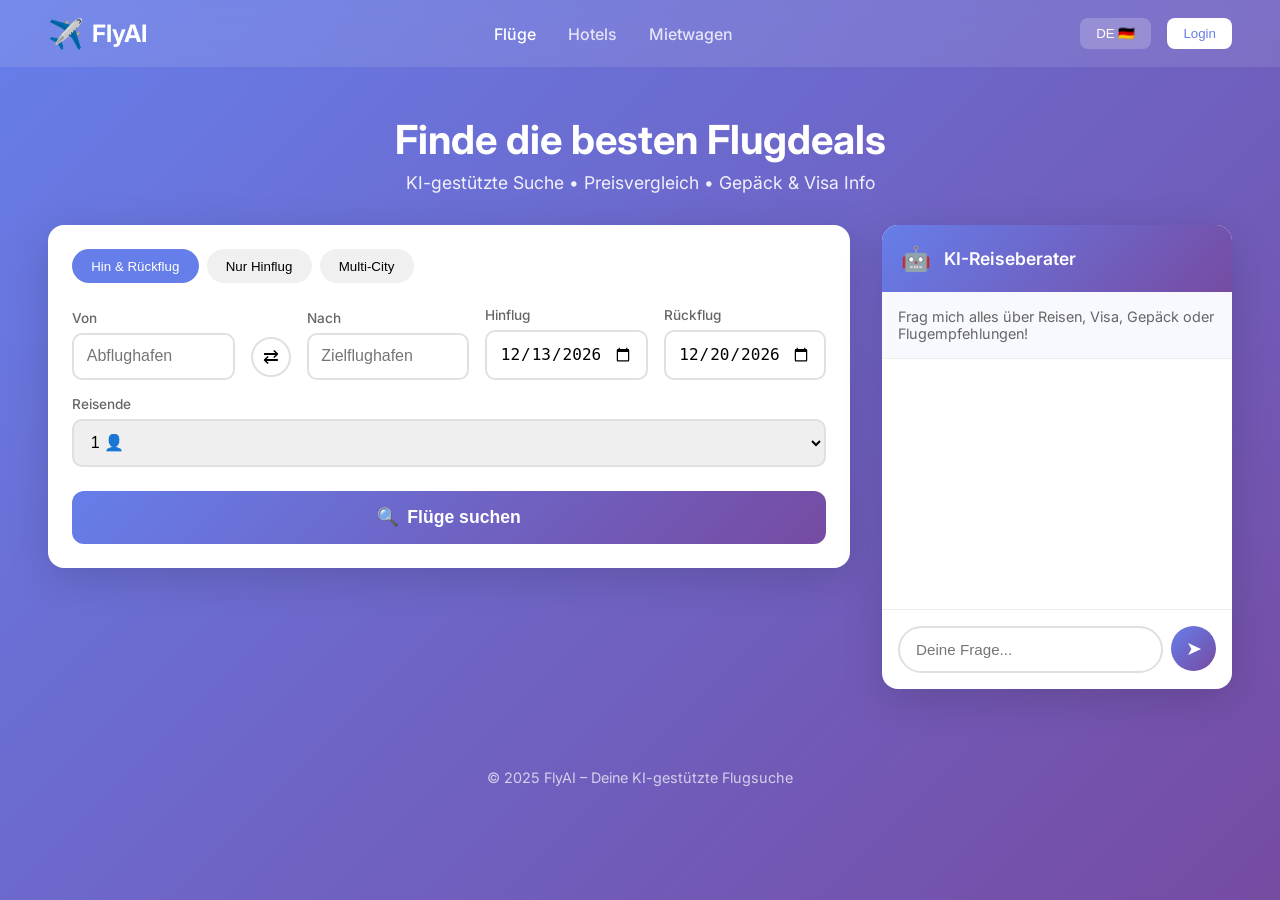
==== Frontend/index.html @ 07dd8432 "Add smart chat, rate limiting, caching and flight search AI" ====
<!DOCTYPE html>
<html lang="de">
<head>
    <meta charset="UTF-8">
    <meta name="viewport" content="width=device-width, initial-scale=1.0">
    <title>FlyAI - KI-gestützte Flugsuche</title>
    <link rel="stylesheet" href="style.css">
    <link href="https://fonts.googleapis.com/css2?family=Inter:wght@400;500;600;700&display=swap" rel="stylesheet">
</head>
<body>
    <!-- Header -->
    <header class="header">
        <div class="logo">
            <span class="logo-icon">✈️</span>
            <span class="logo-text">FlyAI</span>
        </div>
        <nav class="nav">
            <a href="#" class="nav-link active">Flüge</a>
            <a href="#" class="nav-link">Hotels</a>
            <a href="#" class="nav-link">Mietwagen</a>
        </nav>
        <div class="header-actions">
            <button class="btn-lang">DE 🇩🇪</button>
            <button class="btn-login">Login</button>
        </div>
    </header>

    <!-- Hero Section -->
    <section class="hero">
        <h1>Finde die besten Flugdeals</h1>
        <p class="hero-sub">KI-gestützte Suche • Preisvergleich • Gepäck & Visa Info</p>
    </section>

    <!-- Main Content: Suche + Chat Sidebar -->
    <main class="main-container">
        
        <!-- Linke Seite: Flugsuche -->
        <div class="search-section">
            <div class="search-box">
                <div class="trip-toggle">
                    <button class="trip-option active">Hin & Rückflug</button>
                    <button class="trip-option">Nur Hinflug</button>
                    <button class="trip-option">Multi-City</button>
                </div>

                <div class="search-fields">
                    <div class="field-group">
                        <label>Von</label>
                        <input type="text" id="from" placeholder="Abflughafen" autocomplete="off">
                        <div id="from-dropdown" class="airport-dropdown"></div>
                    </div>

                    <button class="swap-btn" onclick="swapAirports()">⇄</button>

                    <div class="field-group">
                        <label>Nach</label>
                        <input type="text" id="to" placeholder="Zielflughafen" autocomplete="off">
                        <div id="to-dropdown" class="airport-dropdown"></div>
                    </div>

                    <div class="field-group">
                        <label>Hinflug</label>
                        <input type="date" id="departure">
                    </div>

                    <div class="field-group">
                        <label>Rückflug</label>
                        <input type="date" id="return">
                    </div>

                    <div class="field-group">
                        <label>Reisende</label>
                        <select id="passengers">
                            <option value="1">1 👤</option>
                            <option value="2">2 👥</option>
                            <option value="3">3 👥</option>
                            <option value="4">4 👥</option>
                        </select>
                    </div>
                </div>

                <button class="search-btn" onclick="searchFlights()">
                    <span>🔍</span> Flüge suchen
                </button>
            </div>

            <!-- Loading -->
            <div id="loading" class="loading" style="display: none;">
                <div class="spinner"></div>
                <p>Suche läuft...</p>
            </div>

            <!-- Filter -->
            <div id="filters" class="filters" style="display: none;">
                <span class="filter-label">Sortieren:</span>
                <button class="filter-btn active">Beste</button>
                <button class="filter-btn">Günstigste</button>
                <button class="filter-btn">Schnellste</button>
            </div>

            <!-- Ergebnisse -->
            <div id="results" class="results"></div>
        </div>

        <!-- Rechte Seite: KI-Chat Sidebar -->
        <aside class="chat-sidebar">
            <div class="chat-header">
                <span class="chat-icon">🤖</span>
                <h3>KI-Reiseberater</h3>
            </div>
            <div class="chat-intro">
                Frag mich alles über Reisen, Visa, Gepäck oder Flugempfehlungen!
            </div>
            <div id="chat-messages" class="chat-messages"></div>
            <div class="chat-input-container">
                <input type="text" id="chat-input" placeholder="Deine Frage..." onkeypress="handleChatEnter(event)">
                <button onclick="sendChat()" class="chat-send-btn">➤</button>
            </div>
        </aside>

    </main>

    <!-- Footer -->
    <footer class="footer">
        <p>© 2025 FlyAI – Deine KI-gestützte Flugsuche</p>
    </footer>

    <script src="app.js"></script>
</body>
</html>
---- Frontend/style.css ----
* {
    margin: 0;
    padding: 0;
    box-sizing: border-box;
}

body {
    font-family: 'Inter', sans-serif;
    background: linear-gradient(135deg, #667eea 0%, #764ba2 100%);
    min-height: 100vh;
    color: #333;
}

/* Header */
.header {
    display: flex;
    justify-content: space-between;
    align-items: center;
    padding: 1rem 3rem;
    background: rgba(255, 255, 255, 0.1);
    backdrop-filter: blur(10px);
}

.logo {
    display: flex;
    align-items: center;
    gap: 0.5rem;
}

.logo-icon {
    font-size: 1.8rem;
}

.logo-text {
    font-size: 1.5rem;
    font-weight: 700;
    color: white;
}

.nav {
    display: flex;
    gap: 2rem;
}

.nav-link {
    color: rgba(255, 255, 255, 0.8);
    text-decoration: none;
    font-weight: 500;
    transition: color 0.3s;
}

.nav-link:hover,
.nav-link.active {
    color: white;
}

.header-actions {
    display: flex;
    gap: 1rem;
}

.btn-lang,
.btn-login {
    padding: 0.5rem 1rem;
    border: none;
    border-radius: 8px;
    cursor: pointer;
    font-weight: 500;
    transition: all 0.3s;
}

.btn-lang {
    background: rgba(255, 255, 255, 0.2);
    color: white;
}

.btn-login {
    background: white;
    color: #667eea;
}

.btn-login:hover {
    transform: translateY(-2px);
    box-shadow: 0 4px 15px rgba(0, 0, 0, 0.2);
}

/* Hero */
.hero {
    text-align: center;
    padding: 3rem 2rem 2rem;
    color: white;
}

.hero h1 {
    font-size: 2.5rem;
    font-weight: 700;
    margin-bottom: 0.5rem;
}

.hero-sub {
    font-size: 1.1rem;
    opacity: 0.9;
}

/* Main Container - Flexbox für Sidebar Layout */
.main-container {
    display: flex;
    gap: 2rem;
    padding: 0 3rem 3rem;
    max-width: 1400px;
    margin: 0 auto;
}

/* Linke Seite: Flugsuche */
.search-section {
    flex: 1;
    min-width: 0;
}

.search-box {
    background: white;
    border-radius: 16px;
    padding: 1.5rem;
    box-shadow: 0 10px 40px rgba(0, 0, 0, 0.15);
}

.trip-toggle {
    display: flex;
    gap: 0.5rem;
    margin-bottom: 1.5rem;
}

.trip-option {
    padding: 0.6rem 1.2rem;
    border: none;
    background: #f0f0f0;
    border-radius: 20px;
    cursor: pointer;
    font-weight: 500;
    transition: all 0.3s;
}

.trip-option.active {
    background: #667eea;
    color: white;
}

.search-fields {
    display: flex;
    flex-wrap: wrap;
    gap: 1rem;
    align-items: flex-end;
}

.field-group {
    flex: 1;
    min-width: 140px;
    position: relative;
}

.field-group label {
    display: block;
    font-size: 0.85rem;
    color: #666;
    margin-bottom: 0.4rem;
    font-weight: 500;
}

.field-group input,
.field-group select {
    width: 100%;
    padding: 0.8rem;
    border: 2px solid #e0e0e0;
    border-radius: 10px;
    font-size: 1rem;
    transition: border-color 0.3s;
}

.field-group input:focus,
.field-group select:focus {
    outline: none;
    border-color: #667eea;
}

.swap-btn {
    width: 40px;
    height: 40px;
    border: 2px solid #e0e0e0;
    background: white;
    border-radius: 50%;
    cursor: pointer;
    font-size: 1.2rem;
    transition: all 0.3s;
    margin-bottom: 0.2rem;
}

.swap-btn:hover {
    border-color: #667eea;
    color: #667eea;
}

.search-btn {
    width: 100%;
    padding: 1rem;
    background: linear-gradient(135deg, #667eea 0%, #764ba2 100%);
    color: white;
    border: none;
    border-radius: 12px;
    font-size: 1.1rem;
    font-weight: 600;
    cursor: pointer;
    margin-top: 1.5rem;
    display: flex;
    align-items: center;
    justify-content: center;
    gap: 0.5rem;
    transition: transform 0.3s, box-shadow 0.3s;
}

.search-btn:hover {
    transform: translateY(-2px);
    box-shadow: 0 8px 25px rgba(102, 126, 234, 0.4);
}

/* Airport Dropdown */
.airport-dropdown {
    position: absolute;
    top: 100%;
    left: 0;
    right: 0;
    background: white;
    border: 1px solid #e0e0e0;
    border-radius: 10px;
    box-shadow: 0 10px 40px rgba(0, 0, 0, 0.15);
    z-index: 1000;
    max-height: 250px;
    overflow-y: auto;
    display: none;
}

.dropdown-item {
    display: flex;
    align-items: center;
    gap: 0.8rem;
    padding: 0.8rem 1rem;
    cursor: pointer;
    transition: background 0.2s;
}

.dropdown-item:hover {
    background: #f5f5ff;
}

.airport-info {
    flex: 1;
    display: flex;
    flex-direction: column;
}

.airport-city {
    font-weight: 600;
    color: #333;
}

.airport-name {
    font-size: 0.85rem;
    color: #888;
}

.airport-country {
    font-size: 0.8rem;
    color: #aaa;
}

/* Loading */
.loading {
    text-align: center;
    padding: 3rem;
    color: white;
}

.spinner {
    width: 50px;
    height: 50px;
    border: 4px solid rgba(255, 255, 255, 0.3);
    border-top-color: white;
    border-radius: 50%;
    animation: spin 1s linear infinite;
    margin: 0 auto 1rem;
}

@keyframes spin {
    to { transform: rotate(360deg); }
}

/* Filters */
.filters {
    display: flex;
    align-items: center;
    gap: 1rem;
    margin: 1.5rem 0;
    color: white;
}

.filter-btn {
    padding: 0.5rem 1rem;
    border: 2px solid rgba(255, 255, 255, 0.3);
    background: transparent;
    color: white;
    border-radius: 20px;
    cursor: pointer;
    transition: all 0.3s;
}

.filter-btn.active,
.filter-btn:hover {
    background: white;
    color: #667eea;
}

/* Results */
.results {
    display: flex;
    flex-direction: column;
    gap: 1rem;
    margin-top: 1rem;
}

.flight-card {
    background: white;
    border-radius: 12px;
    padding: 1.5rem;
    display: flex;
    justify-content: space-between;
    align-items: center;
    box-shadow: 0 4px 15px rgba(0, 0, 0, 0.1);
    transition: transform 0.3s;
}

.flight-card:hover {
    transform: translateY(-3px);
}

.flight-info {
    flex: 1;
}

.flight-airline {
    display: flex;
    align-items: center;
    gap: 0.8rem;
    margin-bottom: 1rem;
}

.airline-logo {
    font-size: 1.5rem;
}

.flight-times {
    display: flex;
    align-items: center;
    gap: 2rem;
}

.departure,
.arrival {
    text-align: center;
}

.time {
    font-size: 1.5rem;
    font-weight: 700;
}

.airport {
    color: #888;
    font-size: 0.9rem;
}

.flight-line {
    flex: 1;
    text-align: center;
}

.duration {
    font-size: 0.85rem;
    color: #666;
}

.line {
    height: 2px;
    background: linear-gradient(90deg, #667eea, #764ba2);
    margin: 0.3rem 0;
    border-radius: 2px;
}

.stops {
    font-size: 0.85rem;
    color: #888;
}

.stops.direct {
    color: #22c55e;
}

.flight-price {
    text-align: right;
}

.price {
    font-size: 1.8rem;
    font-weight: 700;
    color: #667eea;
}

.price-note {
    font-size: 0.85rem;
    color: #888;
}

.select-btn {
    margin-top: 0.8rem;
    padding: 0.6rem 1.5rem;
    background: linear-gradient(135deg, #667eea 0%, #764ba2 100%);
    color: white;
    border: none;
    border-radius: 8px;
    cursor: pointer;
    font-weight: 500;
    transition: transform 0.3s;
}

.select-btn:hover {
    transform: scale(1.05);
}

/* ========== CHAT SIDEBAR ========== */
.chat-sidebar {
    width: 350px;
    background: white;
    border-radius: 16px;
    box-shadow: 0 10px 40px rgba(0, 0, 0, 0.15);
    display: flex;
    flex-direction: column;
    height: fit-content;
    max-height: 600px;
    position: sticky;
    top: 2rem;
}

.chat-header {
    display: flex;
    align-items: center;
    gap: 0.8rem;
    padding: 1.2rem;
    background: linear-gradient(135deg, #667eea 0%, #764ba2 100%);
    border-radius: 16px 16px 0 0;
    color: white;
}

.chat-icon {
    font-size: 1.5rem;
}

.chat-header h3 {
    font-size: 1.1rem;
    font-weight: 600;
}

.chat-intro {
    padding: 1rem;
    background: #f8f9ff;
    font-size: 0.9rem;
    color: #666;
    border-bottom: 1px solid #eee;
}

.chat-messages {
    flex: 1;
    padding: 1rem;
    overflow-y: auto;
    min-height: 250px;
    max-height: 350px;
    display: flex;
    flex-direction: column;
    gap: 0.8rem;
}

.chat-msg {
    padding: 0.8rem 1rem;
    border-radius: 12px;
    max-width: 90%;
    line-height: 1.4;
}

.chat-msg.user {
    background: linear-gradient(135deg, #667eea 0%, #764ba2 100%);
    color: white;
    align-self: flex-end;
    border-bottom-right-radius: 4px;
}

.chat-msg.ai {
    background: #f0f0f5;
    color: #333;
    align-self: flex-start;
    border-bottom-left-radius: 4px;
}

.chat-input-container {
    display: flex;
    gap: 0.5rem;
    padding: 1rem;
    border-top: 1px solid #eee;
}

#chat-input {
    flex: 1;
    padding: 0.8rem 1rem;
    border: 2px solid #e0e0e0;
    border-radius: 25px;
    font-size: 0.95rem;
    transition: border-color 0.3s;
}

#chat-input:focus {
    outline: none;
    border-color: #667eea;
}

.chat-send-btn {
    width: 45px;
    height: 45px;
    border: none;
    background: linear-gradient(135deg, #667eea 0%, #764ba2 100%);
    color: white;
    border-radius: 50%;
    cursor: pointer;
    font-size: 1.2rem;
    transition: transform 0.3s;
}

.chat-send-btn:hover {
    transform: scale(1.1);
}

/* Footer */
.footer {
    text-align: center;
    padding: 2rem;
    color: rgba(255, 255, 255, 0.7);
    font-size: 0.9rem;
}

/* ========== RESPONSIVE ========== */
@media (max-width: 1024px) {
    .main-container {
        flex-direction: column;
        padding: 0 1.5rem 2rem;
    }
    
    .chat-sidebar {
        width: 100%;
        max-height: 400px;
    }
}

@media (max-width: 768px) {
    .header {
        padding: 1rem;
    }
    
    .nav {
        display: none;
    }
    
    .hero h1 {
        font-size: 1.8rem;
    }
    
    .search-fields {
        flex-direction: column;
    }
    
    .swap-btn {
        align-self: center;
        transform: rotate(90deg);
    }
    
    .flight-card {
        flex-direction: column;
        text-align: center;
    }
    
    .flight-price {
        margin-top: 1rem;
        text-align: center;
    }
}
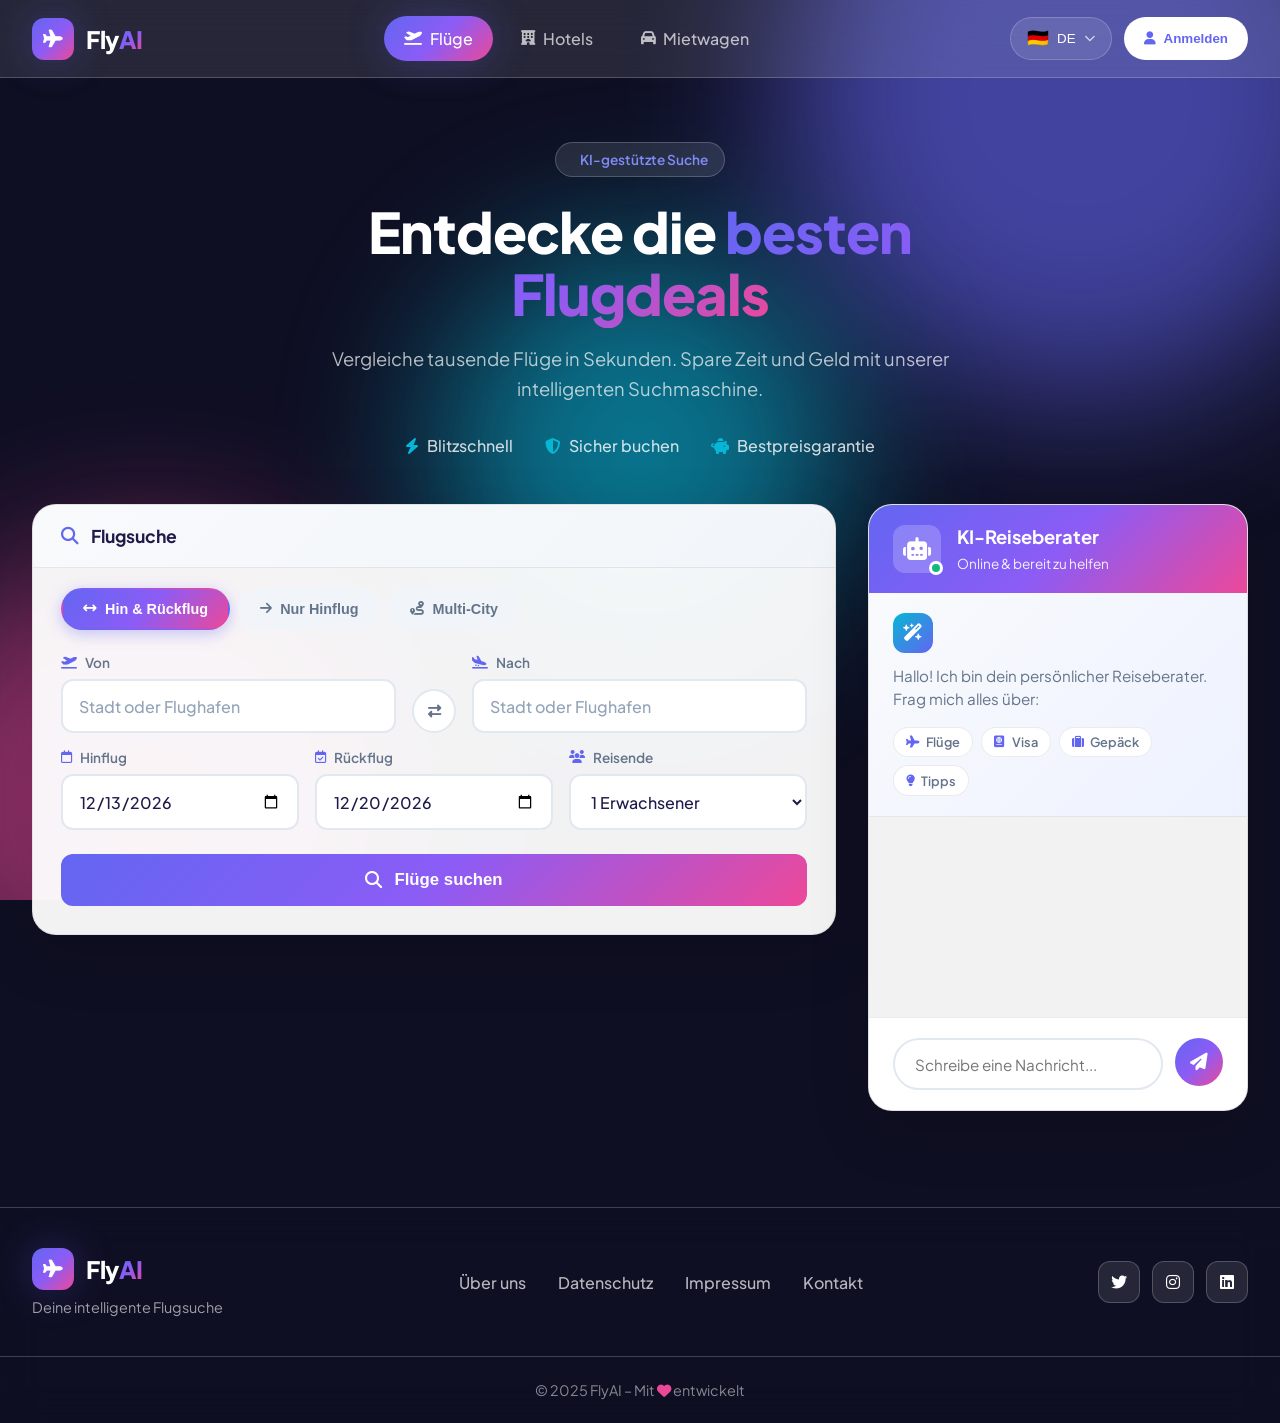
==== commit d6d72946: "Improve chatbot UX and add frontend rate limiting - Rewrite system prompt for shorter, more natural " ====
--- a/Frontend/index.html
+++ b/Frontend/index.html
@@ -5,116 +5,241 @@
     <meta name="viewport" content="width=device-width, initial-scale=1.0">
     <title>FlyAI - KI-gestützte Flugsuche</title>
     <link rel="stylesheet" href="style.css">
-    <link href="https://fonts.googleapis.com/css2?family=Inter:wght@400;500;600;700&display=swap" rel="stylesheet">
+    <link href="https://fonts.googleapis.com/css2?family=Plus+Jakarta+Sans:wght@400;500;600;700;800&display=swap" rel="stylesheet">
+    <link rel="stylesheet" href="https://cdnjs.cloudflare.com/ajax/libs/font-awesome/6.5.1/css/all.min.css">
 </head>
 <body>
+    <!-- Animated Background -->
+    <div class="bg-decoration">
+        <div class="bg-circle bg-circle-1"></div>
+        <div class="bg-circle bg-circle-2"></div>
+        <div class="bg-circle bg-circle-3"></div>
+    </div>
+
     <!-- Header -->
     <header class="header">
-        <div class="logo">
-            <span class="logo-icon">✈️</span>
-            <span class="logo-text">FlyAI</span>
-        </div>
-        <nav class="nav">
-            <a href="#" class="nav-link active">Flüge</a>
-            <a href="#" class="nav-link">Hotels</a>
-            <a href="#" class="nav-link">Mietwagen</a>
-        </nav>
-        <div class="header-actions">
-            <button class="btn-lang">DE 🇩🇪</button>
-            <button class="btn-login">Login</button>
+        <div class="header-content">
+            <div class="logo">
+                <div class="logo-icon">
+                    <i class="fa-solid fa-plane"></i>
+                </div>
+                <span class="logo-text">Fly<span class="logo-highlight">AI</span></span>
+            </div>
+            <nav class="nav">
+                <a href="#" class="nav-link active">
+                    <i class="fa-solid fa-plane-departure"></i>
+                    <span>Flüge</span>
+                </a>
+                <a href="#" class="nav-link">
+                    <i class="fa-solid fa-hotel"></i>
+                    <span>Hotels</span>
+                </a>
+                <a href="#" class="nav-link">
+                    <i class="fa-solid fa-car"></i>
+                    <span>Mietwagen</span>
+                </a>
+            </nav>
+            <div class="header-actions">
+                <button class="btn-lang">
+                    <span class="flag">🇩🇪</span>
+                    <span>DE</span>
+                    <i class="fa-solid fa-chevron-down"></i>
+                </button>
+                <button class="btn-login">
+                    <i class="fa-solid fa-user"></i>
+                    <span>Anmelden</span>
+                </button>
+            </div>
+            <button class="mobile-menu-btn">
+                <i class="fa-solid fa-bars"></i>
+            </button>
         </div>
     </header>
 
     <!-- Hero Section -->
     <section class="hero">
-        <h1>Finde die besten Flugdeals</h1>
-        <p class="hero-sub">KI-gestützte Suche • Preisvergleich • Gepäck & Visa Info</p>
+        <div class="hero-content">
+            <div class="hero-badge">
+                <i class="fa-solid fa-sparkles"></i>
+                <span>KI-gestützte Suche</span>
+            </div>
+            <h1>Entdecke die <span class="gradient-text">besten Flugdeals</span></h1>
+            <p class="hero-sub">Vergleiche tausende Flüge in Sekunden. Spare Zeit und Geld mit unserer intelligenten Suchmaschine.</p>
+            <div class="hero-features">
+                <div class="hero-feature">
+                    <i class="fa-solid fa-bolt"></i>
+                    <span>Blitzschnell</span>
+                </div>
+                <div class="hero-feature">
+                    <i class="fa-solid fa-shield-halved"></i>
+                    <span>Sicher buchen</span>
+                </div>
+                <div class="hero-feature">
+                    <i class="fa-solid fa-piggy-bank"></i>
+                    <span>Bestpreisgarantie</span>
+                </div>
+            </div>
+        </div>
     </section>
 
-    <!-- Main Content: Suche + Chat Sidebar -->
+    <!-- Main Content -->
     <main class="main-container">
-        
-        <!-- Linke Seite: Flugsuche -->
+
+        <!-- Left: Flight Search -->
         <div class="search-section">
             <div class="search-box">
+                <div class="search-box-header">
+                    <h2><i class="fa-solid fa-magnifying-glass"></i> Flugsuche</h2>
+                </div>
+
                 <div class="trip-toggle">
-                    <button class="trip-option active">Hin & Rückflug</button>
-                    <button class="trip-option">Nur Hinflug</button>
-                    <button class="trip-option">Multi-City</button>
+                    <button class="trip-option active">
+                        <i class="fa-solid fa-arrows-left-right"></i>
+                        <span>Hin & Rückflug</span>
+                    </button>
+                    <button class="trip-option">
+                        <i class="fa-solid fa-arrow-right"></i>
+                        <span>Nur Hinflug</span>
+                    </button>
+                    <button class="trip-option">
+                        <i class="fa-solid fa-route"></i>
+                        <span>Multi-City</span>
+                    </button>
                 </div>
 
                 <div class="search-fields">
-                    <div class="field-group">
-                        <label>Von</label>
-                        <input type="text" id="from" placeholder="Abflughafen" autocomplete="off">
-                        <div id="from-dropdown" class="airport-dropdown"></div>
-                    </div>
-
-                    <button class="swap-btn" onclick="swapAirports()">⇄</button>
-
-                    <div class="field-group">
-                        <label>Nach</label>
-                        <input type="text" id="to" placeholder="Zielflughafen" autocomplete="off">
-                        <div id="to-dropdown" class="airport-dropdown"></div>
-                    </div>
-
-                    <div class="field-group">
-                        <label>Hinflug</label>
-                        <input type="date" id="departure">
-                    </div>
-
-                    <div class="field-group">
-                        <label>Rückflug</label>
-                        <input type="date" id="return">
-                    </div>
-
-                    <div class="field-group">
-                        <label>Reisende</label>
-                        <select id="passengers">
-                            <option value="1">1 👤</option>
-                            <option value="2">2 👥</option>
-                            <option value="3">3 👥</option>
-                            <option value="4">4 👥</option>
-                        </select>
+                    <div class="field-row">
+                        <div class="field-group field-from">
+                            <label>
+                                <i class="fa-solid fa-plane-departure"></i>
+                                Von
+                            </label>
+                            <input type="text" id="from" placeholder="Stadt oder Flughafen" autocomplete="off">
+                            <div id="from-dropdown" class="airport-dropdown"></div>
+                        </div>
+
+                        <button class="swap-btn" onclick="swapAirports()" title="Flughäfen tauschen">
+                            <i class="fa-solid fa-right-left"></i>
+                        </button>
+
+                        <div class="field-group field-to">
+                            <label>
+                                <i class="fa-solid fa-plane-arrival"></i>
+                                Nach
+                            </label>
+                            <input type="text" id="to" placeholder="Stadt oder Flughafen" autocomplete="off">
+                            <div id="to-dropdown" class="airport-dropdown"></div>
+                        </div>
+                    </div>
+
+                    <div class="field-row">
+                        <div class="field-group">
+                            <label>
+                                <i class="fa-regular fa-calendar"></i>
+                                Hinflug
+                            </label>
+                            <input type="date" id="departure">
+                        </div>
+
+                        <div class="field-group">
+                            <label>
+                                <i class="fa-regular fa-calendar-check"></i>
+                                Rückflug
+                            </label>
+                            <input type="date" id="return">
+                        </div>
+
+                        <div class="field-group field-passengers">
+                            <label>
+                                <i class="fa-solid fa-users"></i>
+                                Reisende
+                            </label>
+                            <select id="passengers">
+                                <option value="1">1 Erwachsener</option>
+                                <option value="2">2 Erwachsene</option>
+                                <option value="3">3 Erwachsene</option>
+                                <option value="4">4 Erwachsene</option>
+                            </select>
+                        </div>
                     </div>
                 </div>
 
                 <button class="search-btn" onclick="searchFlights()">
-                    <span>🔍</span> Flüge suchen
+                    <i class="fa-solid fa-search"></i>
+                    <span>Flüge suchen</span>
+                    <div class="btn-shine"></div>
                 </button>
             </div>
 
             <!-- Loading -->
             <div id="loading" class="loading" style="display: none;">
-                <div class="spinner"></div>
-                <p>Suche läuft...</p>
-            </div>
-
-            <!-- Filter -->
+                <div class="loading-content">
+                    <div class="plane-animation">
+                        <i class="fa-solid fa-plane"></i>
+                    </div>
+                    <p>Suche die besten Flüge für dich...</p>
+                    <div class="loading-bar">
+                        <div class="loading-progress"></div>
+                    </div>
+                </div>
+            </div>
+
+            <!-- Filters -->
             <div id="filters" class="filters" style="display: none;">
-                <span class="filter-label">Sortieren:</span>
-                <button class="filter-btn active">Beste</button>
-                <button class="filter-btn">Günstigste</button>
-                <button class="filter-btn">Schnellste</button>
-            </div>
-
-            <!-- Ergebnisse -->
+                <span class="filter-label">
+                    <i class="fa-solid fa-sliders"></i>
+                    Sortieren:
+                </span>
+                <div class="filter-buttons">
+                    <button class="filter-btn active">
+                        <i class="fa-solid fa-star"></i>
+                        Beste
+                    </button>
+                    <button class="filter-btn">
+                        <i class="fa-solid fa-tag"></i>
+                        Günstigste
+                    </button>
+                    <button class="filter-btn">
+                        <i class="fa-solid fa-clock"></i>
+                        Schnellste
+                    </button>
+                </div>
+            </div>
+
+            <!-- Results -->
             <div id="results" class="results"></div>
         </div>
 
-        <!-- Rechte Seite: KI-Chat Sidebar -->
+        <!-- Right: AI Chat Sidebar -->
         <aside class="chat-sidebar">
             <div class="chat-header">
-                <span class="chat-icon">🤖</span>
-                <h3>KI-Reiseberater</h3>
+                <div class="chat-header-icon">
+                    <i class="fa-solid fa-robot"></i>
+                    <span class="online-dot"></span>
+                </div>
+                <div class="chat-header-info">
+                    <h3>KI-Reiseberater</h3>
+                    <span class="chat-status">Online & bereit zu helfen</span>
+                </div>
             </div>
             <div class="chat-intro">
-                Frag mich alles über Reisen, Visa, Gepäck oder Flugempfehlungen!
+                <div class="intro-icon">
+                    <i class="fa-solid fa-wand-magic-sparkles"></i>
+                </div>
+                <p>Hallo! Ich bin dein persönlicher Reiseberater. Frag mich alles über:</p>
+                <div class="intro-tags">
+                    <span class="intro-tag"><i class="fa-solid fa-plane"></i> Flüge</span>
+                    <span class="intro-tag"><i class="fa-solid fa-passport"></i> Visa</span>
+                    <span class="intro-tag"><i class="fa-solid fa-suitcase"></i> Gepäck</span>
+                    <span class="intro-tag"><i class="fa-solid fa-lightbulb"></i> Tipps</span>
+                </div>
             </div>
             <div id="chat-messages" class="chat-messages"></div>
             <div class="chat-input-container">
-                <input type="text" id="chat-input" placeholder="Deine Frage..." onkeypress="handleChatEnter(event)">
-                <button onclick="sendChat()" class="chat-send-btn">➤</button>
+                <input type="text" id="chat-input" placeholder="Schreibe eine Nachricht..." onkeypress="handleChatEnter(event)">
+                <button onclick="sendChat()" class="chat-send-btn">
+                    <i class="fa-solid fa-paper-plane"></i>
+                </button>
             </div>
         </aside>
 
@@ -122,9 +247,33 @@
 
     <!-- Footer -->
     <footer class="footer">
-        <p>© 2025 FlyAI – Deine KI-gestützte Flugsuche</p>
+        <div class="footer-content">
+            <div class="footer-brand">
+                <div class="logo">
+                    <div class="logo-icon">
+                        <i class="fa-solid fa-plane"></i>
+                    </div>
+                    <span class="logo-text">Fly<span class="logo-highlight">AI</span></span>
+                </div>
+                <p>Deine intelligente Flugsuche</p>
+            </div>
+            <div class="footer-links">
+                <a href="#">Über uns</a>
+                <a href="#">Datenschutz</a>
+                <a href="#">Impressum</a>
+                <a href="#">Kontakt</a>
+            </div>
+            <div class="footer-social">
+                <a href="#" class="social-link"><i class="fa-brands fa-twitter"></i></a>
+                <a href="#" class="social-link"><i class="fa-brands fa-instagram"></i></a>
+                <a href="#" class="social-link"><i class="fa-brands fa-linkedin"></i></a>
+            </div>
+        </div>
+        <div class="footer-bottom">
+            <p>© 2025 FlyAI – Mit <i class="fa-solid fa-heart"></i> entwickelt</p>
+        </div>
     </footer>
 
-    <script src="app.js"></script>
+    <script src="app.js?v=5"></script>
 </body>
-</html>+</html>
--- a/Frontend/style.css
+++ b/Frontend/style.css
@@ -1,239 +1,560 @@
+/* ========== CSS RESET & VARIABLES ========== */
+:root {
+    /* Colors */
+    --primary: #6366f1;
+    --primary-dark: #4f46e5;
+    --primary-light: #818cf8;
+    --secondary: #ec4899;
+    --accent: #06b6d4;
+
+    /* Gradients */
+    --gradient-primary: linear-gradient(135deg, #6366f1 0%, #8b5cf6 50%, #ec4899 100%);
+    --gradient-secondary: linear-gradient(135deg, #06b6d4 0%, #6366f1 100%);
+    --gradient-dark: linear-gradient(135deg, #1e1b4b 0%, #312e81 100%);
+
+    /* Backgrounds */
+    --bg-dark: #0f0f23;
+    --bg-card: rgba(255, 255, 255, 0.95);
+    --bg-glass: rgba(255, 255, 255, 0.1);
+
+    /* Text */
+    --text-primary: #1e1b4b;
+    --text-secondary: #64748b;
+    --text-muted: #94a3b8;
+    --text-white: #ffffff;
+
+    /* Shadows */
+    --shadow-sm: 0 2px 8px rgba(0, 0, 0, 0.08);
+    --shadow-md: 0 8px 30px rgba(0, 0, 0, 0.12);
+    --shadow-lg: 0 20px 60px rgba(0, 0, 0, 0.15);
+    --shadow-glow: 0 0 40px rgba(99, 102, 241, 0.3);
+
+    /* Borders */
+    --border-light: rgba(255, 255, 255, 0.2);
+    --border-dark: rgba(0, 0, 0, 0.08);
+
+    /* Spacing */
+    --radius-sm: 8px;
+    --radius-md: 12px;
+    --radius-lg: 16px;
+    --radius-xl: 24px;
+    --radius-full: 9999px;
+}
+
 * {
     margin: 0;
     padding: 0;
     box-sizing: border-box;
 }
 
+html {
+    scroll-behavior: smooth;
+}
+
 body {
-    font-family: 'Inter', sans-serif;
-    background: linear-gradient(135deg, #667eea 0%, #764ba2 100%);
+    font-family: 'Plus Jakarta Sans', -apple-system, BlinkMacSystemFont, sans-serif;
+    background: var(--bg-dark);
     min-height: 100vh;
-    color: #333;
-}
-
-/* Header */
+    color: var(--text-primary);
+    overflow-x: hidden;
+}
+
+/* ========== ANIMATED BACKGROUND ========== */
+.bg-decoration {
+    position: fixed;
+    top: 0;
+    left: 0;
+    width: 100%;
+    height: 100%;
+    pointer-events: none;
+    z-index: 0;
+    overflow: hidden;
+}
+
+.bg-circle {
+    position: absolute;
+    border-radius: 50%;
+    filter: blur(80px);
+    opacity: 0.6;
+    animation: float 20s ease-in-out infinite;
+}
+
+.bg-circle-1 {
+    width: 600px;
+    height: 600px;
+    background: var(--primary);
+    top: -200px;
+    right: -100px;
+    animation-delay: 0s;
+}
+
+.bg-circle-2 {
+    width: 500px;
+    height: 500px;
+    background: var(--secondary);
+    bottom: -150px;
+    left: -100px;
+    animation-delay: -7s;
+}
+
+.bg-circle-3 {
+    width: 400px;
+    height: 400px;
+    background: var(--accent);
+    top: 50%;
+    left: 50%;
+    transform: translate(-50%, -50%);
+    animation-delay: -14s;
+}
+
+@keyframes float {
+    0%, 100% { transform: translate(0, 0) scale(1); }
+    33% { transform: translate(30px, -30px) scale(1.05); }
+    66% { transform: translate(-20px, 20px) scale(0.95); }
+}
+
+/* ========== HEADER ========== */
 .header {
+    position: sticky;
+    top: 0;
+    z-index: 100;
+    background: var(--bg-glass);
+    backdrop-filter: blur(20px);
+    border-bottom: 1px solid var(--border-light);
+}
+
+.header-content {
     display: flex;
     justify-content: space-between;
     align-items: center;
-    padding: 1rem 3rem;
-    background: rgba(255, 255, 255, 0.1);
-    backdrop-filter: blur(10px);
+    padding: 1rem 2rem;
+    max-width: 1400px;
+    margin: 0 auto;
 }
 
 .logo {
     display: flex;
     align-items: center;
-    gap: 0.5rem;
+    gap: 0.75rem;
 }
 
 .logo-icon {
-    font-size: 1.8rem;
+    width: 42px;
+    height: 42px;
+    background: var(--gradient-primary);
+    border-radius: var(--radius-md);
+    display: flex;
+    align-items: center;
+    justify-content: center;
+    color: white;
+    font-size: 1.1rem;
+    box-shadow: var(--shadow-glow);
 }
 
 .logo-text {
     font-size: 1.5rem;
-    font-weight: 700;
-    color: white;
+    font-weight: 800;
+    color: var(--text-white);
+    letter-spacing: -0.5px;
+}
+
+.logo-highlight {
+    background: var(--gradient-primary);
+    -webkit-background-clip: text;
+    -webkit-text-fill-color: transparent;
+    background-clip: text;
 }
 
 .nav {
     display: flex;
-    gap: 2rem;
+    gap: 0.5rem;
 }
 
 .nav-link {
-    color: rgba(255, 255, 255, 0.8);
+    display: flex;
+    align-items: center;
+    gap: 0.5rem;
+    padding: 0.75rem 1.25rem;
+    color: rgba(255, 255, 255, 0.7);
     text-decoration: none;
     font-weight: 500;
-    transition: color 0.3s;
-}
-
-.nav-link:hover,
+    border-radius: var(--radius-full);
+    transition: all 0.3s ease;
+}
+
+.nav-link i {
+    font-size: 0.9rem;
+}
+
+.nav-link:hover {
+    color: white;
+    background: var(--bg-glass);
+}
+
 .nav-link.active {
     color: white;
+    background: var(--gradient-primary);
+    box-shadow: var(--shadow-glow);
 }
 
 .header-actions {
     display: flex;
-    gap: 1rem;
-}
-
-.btn-lang,
-.btn-login {
-    padding: 0.5rem 1rem;
-    border: none;
-    border-radius: 8px;
+    gap: 0.75rem;
+}
+
+.btn-lang {
+    display: flex;
+    align-items: center;
+    gap: 0.5rem;
+    padding: 0.6rem 1rem;
+    background: var(--bg-glass);
+    border: 1px solid var(--border-light);
+    border-radius: var(--radius-full);
+    color: white;
     cursor: pointer;
     font-weight: 500;
-    transition: all 0.3s;
-}
-
-.btn-lang {
-    background: rgba(255, 255, 255, 0.2);
-    color: white;
+    transition: all 0.3s ease;
+}
+
+.btn-lang .flag {
+    font-size: 1.1rem;
+}
+
+.btn-lang i {
+    font-size: 0.7rem;
+    opacity: 0.7;
+}
+
+.btn-lang:hover {
+    background: rgba(255, 255, 255, 0.15);
 }
 
 .btn-login {
-    background: white;
-    color: #667eea;
+    display: flex;
+    align-items: center;
+    gap: 0.5rem;
+    padding: 0.6rem 1.25rem;
+    background: var(--text-white);
+    border: none;
+    border-radius: var(--radius-full);
+    color: var(--primary);
+    cursor: pointer;
+    font-weight: 600;
+    transition: all 0.3s ease;
 }
 
 .btn-login:hover {
     transform: translateY(-2px);
-    box-shadow: 0 4px 15px rgba(0, 0, 0, 0.2);
-}
-
-/* Hero */
+    box-shadow: 0 8px 25px rgba(255, 255, 255, 0.25);
+}
+
+.mobile-menu-btn {
+    display: none;
+    width: 44px;
+    height: 44px;
+    background: var(--bg-glass);
+    border: 1px solid var(--border-light);
+    border-radius: var(--radius-md);
+    color: white;
+    cursor: pointer;
+    font-size: 1.2rem;
+}
+
+/* ========== HERO ========== */
 .hero {
+    position: relative;
+    z-index: 1;
     text-align: center;
-    padding: 3rem 2rem 2rem;
-    color: white;
+    padding: 4rem 2rem 3rem;
+}
+
+.hero-content {
+    max-width: 700px;
+    margin: 0 auto;
+}
+
+.hero-badge {
+    display: inline-flex;
+    align-items: center;
+    gap: 0.5rem;
+    padding: 0.5rem 1rem;
+    background: var(--bg-glass);
+    border: 1px solid var(--border-light);
+    border-radius: var(--radius-full);
+    color: var(--primary-light);
+    font-size: 0.85rem;
+    font-weight: 600;
+    margin-bottom: 1.5rem;
+    backdrop-filter: blur(10px);
+}
+
+.hero-badge i {
+    color: #fbbf24;
 }
 
 .hero h1 {
-    font-size: 2.5rem;
-    font-weight: 700;
-    margin-bottom: 0.5rem;
+    font-size: 3.5rem;
+    font-weight: 800;
+    color: var(--text-white);
+    line-height: 1.1;
+    margin-bottom: 1.25rem;
+    letter-spacing: -1px;
+}
+
+.gradient-text {
+    background: var(--gradient-primary);
+    -webkit-background-clip: text;
+    -webkit-text-fill-color: transparent;
+    background-clip: text;
 }
 
 .hero-sub {
-    font-size: 1.1rem;
-    opacity: 0.9;
-}
-
-/* Main Container - Flexbox für Sidebar Layout */
+    font-size: 1.15rem;
+    color: rgba(255, 255, 255, 0.7);
+    line-height: 1.6;
+    margin-bottom: 2rem;
+}
+
+.hero-features {
+    display: flex;
+    justify-content: center;
+    gap: 2rem;
+    flex-wrap: wrap;
+}
+
+.hero-feature {
+    display: flex;
+    align-items: center;
+    gap: 0.5rem;
+    color: rgba(255, 255, 255, 0.8);
+    font-weight: 500;
+}
+
+.hero-feature i {
+    color: var(--accent);
+    font-size: 1rem;
+}
+
+/* ========== MAIN CONTAINER ========== */
 .main-container {
+    position: relative;
+    z-index: 1;
     display: flex;
     gap: 2rem;
-    padding: 0 3rem 3rem;
+    padding: 0 2rem 4rem;
     max-width: 1400px;
     margin: 0 auto;
 }
 
-/* Linke Seite: Flugsuche */
+/* ========== SEARCH SECTION ========== */
 .search-section {
     flex: 1;
     min-width: 0;
 }
 
 .search-box {
-    background: white;
-    border-radius: 16px;
-    padding: 1.5rem;
-    box-shadow: 0 10px 40px rgba(0, 0, 0, 0.15);
+    background: var(--bg-card);
+    border-radius: var(--radius-xl);
+    padding: 0;
+    box-shadow: var(--shadow-lg);
+    overflow: hidden;
+    border: 1px solid var(--border-dark);
+}
+
+.search-box-header {
+    padding: 1.25rem 1.75rem;
+    background: linear-gradient(135deg, #f8fafc 0%, #f1f5f9 100%);
+    border-bottom: 1px solid var(--border-dark);
+}
+
+.search-box-header h2 {
+    display: flex;
+    align-items: center;
+    gap: 0.75rem;
+    font-size: 1.1rem;
+    font-weight: 700;
+    color: var(--text-primary);
+}
+
+.search-box-header i {
+    color: var(--primary);
 }
 
 .trip-toggle {
     display: flex;
     gap: 0.5rem;
-    margin-bottom: 1.5rem;
+    padding: 1.25rem 1.75rem 0;
+    flex-wrap: wrap;
 }
 
 .trip-option {
-    padding: 0.6rem 1.2rem;
-    border: none;
-    background: #f0f0f0;
-    border-radius: 20px;
+    display: flex;
+    align-items: center;
+    gap: 0.5rem;
+    padding: 0.7rem 1.25rem;
+    border: 2px solid transparent;
+    background: #f1f5f9;
+    border-radius: var(--radius-full);
     cursor: pointer;
-    font-weight: 500;
-    transition: all 0.3s;
+    font-weight: 600;
+    font-size: 0.9rem;
+    color: var(--text-secondary);
+    transition: all 0.3s ease;
+}
+
+.trip-option i {
+    font-size: 0.85rem;
+}
+
+.trip-option:hover {
+    background: #e2e8f0;
 }
 
 .trip-option.active {
-    background: #667eea;
-    color: white;
+    background: var(--gradient-primary);
+    color: white;
+    border-color: transparent;
+    box-shadow: 0 4px 15px rgba(99, 102, 241, 0.35);
 }
 
 .search-fields {
-    display: flex;
-    flex-wrap: wrap;
+    padding: 1.5rem 1.75rem;
+    display: flex;
+    flex-direction: column;
+    gap: 1rem;
+}
+
+.field-row {
+    display: flex;
     gap: 1rem;
     align-items: flex-end;
 }
 
 .field-group {
     flex: 1;
-    min-width: 140px;
     position: relative;
 }
 
+.field-from,
+.field-to {
+    flex: 2;
+}
+
 .field-group label {
-    display: block;
+    display: flex;
+    align-items: center;
+    gap: 0.5rem;
     font-size: 0.85rem;
-    color: #666;
-    margin-bottom: 0.4rem;
-    font-weight: 500;
+    color: var(--text-secondary);
+    margin-bottom: 0.5rem;
+    font-weight: 600;
+}
+
+.field-group label i {
+    color: var(--primary);
+    font-size: 0.8rem;
 }
 
 .field-group input,
 .field-group select {
     width: 100%;
-    padding: 0.8rem;
-    border: 2px solid #e0e0e0;
-    border-radius: 10px;
+    padding: 0.9rem 1rem;
+    border: 2px solid #e2e8f0;
+    border-radius: var(--radius-md);
     font-size: 1rem;
-    transition: border-color 0.3s;
+    font-weight: 500;
+    color: var(--text-primary);
+    background: white;
+    transition: all 0.3s ease;
+    font-family: inherit;
+}
+
+.field-group input::placeholder {
+    color: var(--text-muted);
 }
 
 .field-group input:focus,
 .field-group select:focus {
     outline: none;
-    border-color: #667eea;
+    border-color: var(--primary);
+    box-shadow: 0 0 0 4px rgba(99, 102, 241, 0.1);
 }
 
 .swap-btn {
-    width: 40px;
-    height: 40px;
-    border: 2px solid #e0e0e0;
+    width: 44px;
+    height: 44px;
+    min-width: 44px;
+    border: 2px solid #e2e8f0;
     background: white;
     border-radius: 50%;
     cursor: pointer;
-    font-size: 1.2rem;
-    transition: all 0.3s;
-    margin-bottom: 0.2rem;
+    color: var(--text-secondary);
+    transition: all 0.3s ease;
+    display: flex;
+    align-items: center;
+    justify-content: center;
+    margin-bottom: 0;
 }
 
 .swap-btn:hover {
-    border-color: #667eea;
-    color: #667eea;
+    border-color: var(--primary);
+    color: var(--primary);
+    background: rgba(99, 102, 241, 0.05);
+    transform: rotate(180deg);
 }
 
 .search-btn {
-    width: 100%;
-    padding: 1rem;
-    background: linear-gradient(135deg, #667eea 0%, #764ba2 100%);
+    width: calc(100% - 3.5rem);
+    margin: 0 1.75rem 1.75rem;
+    padding: 1rem 1.5rem;
+    background: var(--gradient-primary);
     color: white;
     border: none;
-    border-radius: 12px;
-    font-size: 1.1rem;
-    font-weight: 600;
+    border-radius: var(--radius-md);
+    font-size: 1.05rem;
+    font-weight: 700;
     cursor: pointer;
-    margin-top: 1.5rem;
     display: flex;
     align-items: center;
     justify-content: center;
-    gap: 0.5rem;
-    transition: transform 0.3s, box-shadow 0.3s;
+    gap: 0.75rem;
+    transition: all 0.3s ease;
+    position: relative;
+    overflow: hidden;
 }
 
 .search-btn:hover {
     transform: translateY(-2px);
-    box-shadow: 0 8px 25px rgba(102, 126, 234, 0.4);
-}
-
-/* Airport Dropdown */
+    box-shadow: 0 12px 35px rgba(99, 102, 241, 0.4);
+}
+
+.btn-shine {
+    position: absolute;
+    top: 0;
+    left: -100%;
+    width: 100%;
+    height: 100%;
+    background: linear-gradient(90deg, transparent, rgba(255,255,255,0.2), transparent);
+    animation: shine 3s infinite;
+}
+
+@keyframes shine {
+    0% { left: -100%; }
+    50%, 100% { left: 100%; }
+}
+
+/* ========== AIRPORT DROPDOWN ========== */
 .airport-dropdown {
     position: absolute;
-    top: 100%;
+    top: calc(100% + 4px);
     left: 0;
     right: 0;
     background: white;
-    border: 1px solid #e0e0e0;
-    border-radius: 10px;
-    box-shadow: 0 10px 40px rgba(0, 0, 0, 0.15);
+    border: 1px solid #e2e8f0;
+    border-radius: var(--radius-md);
+    box-shadow: var(--shadow-lg);
     z-index: 1000;
-    max-height: 250px;
+    max-height: 280px;
     overflow-y: auto;
     display: none;
 }
@@ -241,84 +562,166 @@
 .dropdown-item {
     display: flex;
     align-items: center;
-    gap: 0.8rem;
-    padding: 0.8rem 1rem;
+    gap: 1rem;
+    padding: 1rem 1.25rem;
     cursor: pointer;
-    transition: background 0.2s;
+    transition: all 0.2s ease;
+    border-bottom: 1px solid #f1f5f9;
+}
+
+.dropdown-item:last-child {
+    border-bottom: none;
 }
 
 .dropdown-item:hover {
-    background: #f5f5ff;
+    background: linear-gradient(135deg, #f8fafc 0%, #eef2ff 100%);
+}
+
+.airport-code {
+    width: 48px;
+    height: 48px;
+    background: var(--gradient-primary);
+    border-radius: var(--radius-sm);
+    display: flex;
+    align-items: center;
+    justify-content: center;
+    color: white;
+    font-weight: 700;
+    font-size: 0.85rem;
 }
 
 .airport-info {
     flex: 1;
-    display: flex;
-    flex-direction: column;
 }
 
 .airport-city {
-    font-weight: 600;
-    color: #333;
+    font-weight: 700;
+    color: var(--text-primary);
+    margin-bottom: 0.2rem;
 }
 
 .airport-name {
     font-size: 0.85rem;
-    color: #888;
+    color: var(--text-secondary);
 }
 
 .airport-country {
     font-size: 0.8rem;
-    color: #aaa;
-}
-
-/* Loading */
+    color: var(--text-muted);
+}
+
+/* ========== LOADING ========== */
 .loading {
     text-align: center;
     padding: 3rem;
-    color: white;
-}
-
-.spinner {
-    width: 50px;
-    height: 50px;
-    border: 4px solid rgba(255, 255, 255, 0.3);
-    border-top-color: white;
-    border-radius: 50%;
-    animation: spin 1s linear infinite;
-    margin: 0 auto 1rem;
-}
-
-@keyframes spin {
-    to { transform: rotate(360deg); }
-}
-
-/* Filters */
+    margin-top: 1.5rem;
+    background: var(--bg-glass);
+    border-radius: var(--radius-xl);
+    backdrop-filter: blur(10px);
+}
+
+.loading-content {
+    display: flex;
+    flex-direction: column;
+    align-items: center;
+}
+
+.plane-animation {
+    font-size: 2.5rem;
+    color: white;
+    animation: flyPlane 2s ease-in-out infinite;
+    margin-bottom: 1.5rem;
+}
+
+@keyframes flyPlane {
+    0%, 100% { transform: translateX(-20px) translateY(0); }
+    50% { transform: translateX(20px) translateY(-10px); }
+}
+
+.loading p {
+    color: white;
+    font-weight: 600;
+    font-size: 1.1rem;
+    margin-bottom: 1.5rem;
+}
+
+.loading-bar {
+    width: 200px;
+    height: 4px;
+    background: rgba(255, 255, 255, 0.2);
+    border-radius: var(--radius-full);
+    overflow: hidden;
+}
+
+.loading-progress {
+    height: 100%;
+    width: 30%;
+    background: var(--gradient-primary);
+    border-radius: var(--radius-full);
+    animation: loadingProgress 1.5s ease-in-out infinite;
+}
+
+@keyframes loadingProgress {
+    0% { transform: translateX(-100%); }
+    100% { transform: translateX(400%); }
+}
+
+/* ========== FILTERS ========== */
 .filters {
     display: flex;
     align-items: center;
     gap: 1rem;
     margin: 1.5rem 0;
-    color: white;
+    padding: 1rem 1.5rem;
+    background: var(--bg-glass);
+    border-radius: var(--radius-lg);
+    backdrop-filter: blur(10px);
+    flex-wrap: wrap;
+}
+
+.filter-label {
+    display: flex;
+    align-items: center;
+    gap: 0.5rem;
+    color: white;
+    font-weight: 600;
+}
+
+.filter-buttons {
+    display: flex;
+    gap: 0.5rem;
 }
 
 .filter-btn {
-    padding: 0.5rem 1rem;
-    border: 2px solid rgba(255, 255, 255, 0.3);
+    display: flex;
+    align-items: center;
+    gap: 0.5rem;
+    padding: 0.6rem 1.25rem;
+    border: 2px solid var(--border-light);
     background: transparent;
     color: white;
-    border-radius: 20px;
+    border-radius: var(--radius-full);
     cursor: pointer;
-    transition: all 0.3s;
-}
-
-.filter-btn.active,
+    font-weight: 600;
+    font-size: 0.9rem;
+    transition: all 0.3s ease;
+}
+
+.filter-btn i {
+    font-size: 0.85rem;
+}
+
 .filter-btn:hover {
+    background: var(--bg-glass);
+}
+
+.filter-btn.active {
     background: white;
-    color: #667eea;
-}
-
-/* Results */
+    color: var(--primary);
+    border-color: white;
+}
+
+/* ========== RESULTS ========== */
 .results {
     display: flex;
     flex-direction: column;
@@ -327,18 +730,21 @@
 }
 
 .flight-card {
-    background: white;
-    border-radius: 12px;
+    background: var(--bg-card);
+    border-radius: var(--radius-lg);
     padding: 1.5rem;
     display: flex;
     justify-content: space-between;
     align-items: center;
-    box-shadow: 0 4px 15px rgba(0, 0, 0, 0.1);
-    transition: transform 0.3s;
+    box-shadow: var(--shadow-md);
+    transition: all 0.3s ease;
+    border: 1px solid transparent;
 }
 
 .flight-card:hover {
-    transform: translateY(-3px);
+    transform: translateY(-4px);
+    box-shadow: var(--shadow-lg);
+    border-color: var(--primary-light);
 }
 
 .flight-info {
@@ -348,18 +754,36 @@
 .flight-airline {
     display: flex;
     align-items: center;
-    gap: 0.8rem;
+    gap: 0.75rem;
     margin-bottom: 1rem;
 }
 
 .airline-logo {
-    font-size: 1.5rem;
+    width: 42px;
+    height: 42px;
+    background: linear-gradient(135deg, #f1f5f9 0%, #e2e8f0 100%);
+    border-radius: var(--radius-sm);
+    display: flex;
+    align-items: center;
+    justify-content: center;
+    font-size: 1.25rem;
+    color: var(--primary);
+}
+
+.airline-name {
+    font-weight: 700;
+    color: var(--text-primary);
+}
+
+.flight-number {
+    font-size: 0.85rem;
+    color: var(--text-muted);
 }
 
 .flight-times {
     display: flex;
     align-items: center;
-    gap: 2rem;
+    gap: 1.5rem;
 }
 
 .departure,
@@ -368,232 +792,550 @@
 }
 
 .time {
-    font-size: 1.5rem;
-    font-weight: 700;
+    font-size: 1.6rem;
+    font-weight: 800;
+    color: var(--text-primary);
+    letter-spacing: -0.5px;
 }
 
 .airport {
-    color: #888;
+    color: var(--text-muted);
     font-size: 0.9rem;
+    font-weight: 600;
 }
 
 .flight-line {
     flex: 1;
     text-align: center;
+    padding: 0 1rem;
+    min-width: 120px;
 }
 
 .duration {
     font-size: 0.85rem;
-    color: #666;
+    color: var(--text-secondary);
+    font-weight: 600;
 }
 
 .line {
-    height: 2px;
-    background: linear-gradient(90deg, #667eea, #764ba2);
-    margin: 0.3rem 0;
-    border-radius: 2px;
+    height: 3px;
+    background: var(--gradient-primary);
+    margin: 0.4rem 0;
+    border-radius: var(--radius-full);
+    position: relative;
+}
+
+.line::before {
+    content: '';
+    position: absolute;
+    right: -4px;
+    top: 50%;
+    transform: translateY(-50%);
+    width: 8px;
+    height: 8px;
+    background: var(--secondary);
+    border-radius: 50%;
 }
 
 .stops {
     font-size: 0.85rem;
-    color: #888;
+    color: var(--text-muted);
+    font-weight: 500;
 }
 
 .stops.direct {
-    color: #22c55e;
+    color: #10b981;
+    font-weight: 600;
 }
 
 .flight-price {
     text-align: right;
+    padding-left: 2rem;
 }
 
 .price {
-    font-size: 1.8rem;
-    font-weight: 700;
-    color: #667eea;
+    font-size: 2rem;
+    font-weight: 800;
+    background: var(--gradient-primary);
+    -webkit-background-clip: text;
+    -webkit-text-fill-color: transparent;
+    background-clip: text;
 }
 
 .price-note {
     font-size: 0.85rem;
-    color: #888;
+    color: var(--text-muted);
+    margin-bottom: 0.75rem;
 }
 
 .select-btn {
-    margin-top: 0.8rem;
-    padding: 0.6rem 1.5rem;
-    background: linear-gradient(135deg, #667eea 0%, #764ba2 100%);
+    padding: 0.75rem 1.75rem;
+    background: var(--gradient-primary);
     color: white;
     border: none;
-    border-radius: 8px;
+    border-radius: var(--radius-md);
     cursor: pointer;
-    font-weight: 500;
-    transition: transform 0.3s;
+    font-weight: 700;
+    font-size: 0.95rem;
+    transition: all 0.3s ease;
 }
 
 .select-btn:hover {
     transform: scale(1.05);
+    box-shadow: 0 8px 25px rgba(99, 102, 241, 0.35);
 }
 
 /* ========== CHAT SIDEBAR ========== */
 .chat-sidebar {
-    width: 350px;
-    background: white;
-    border-radius: 16px;
-    box-shadow: 0 10px 40px rgba(0, 0, 0, 0.15);
+    width: 380px;
+    background: var(--bg-card);
+    border-radius: var(--radius-xl);
+    box-shadow: var(--shadow-lg);
     display: flex;
     flex-direction: column;
     height: fit-content;
-    max-height: 600px;
+    max-height: 650px;
     position: sticky;
-    top: 2rem;
+    top: 100px;
+    border: 1px solid var(--border-dark);
+    overflow: hidden;
 }
 
 .chat-header {
     display: flex;
     align-items: center;
-    gap: 0.8rem;
-    padding: 1.2rem;
-    background: linear-gradient(135deg, #667eea 0%, #764ba2 100%);
-    border-radius: 16px 16px 0 0;
-    color: white;
-}
-
-.chat-icon {
-    font-size: 1.5rem;
-}
-
-.chat-header h3 {
+    gap: 1rem;
+    padding: 1.25rem 1.5rem;
+    background: var(--gradient-primary);
+    color: white;
+}
+
+.chat-header-icon {
+    position: relative;
+    width: 48px;
+    height: 48px;
+    background: rgba(255, 255, 255, 0.2);
+    border-radius: var(--radius-md);
+    display: flex;
+    align-items: center;
+    justify-content: center;
+    font-size: 1.4rem;
+}
+
+.online-dot {
+    position: absolute;
+    bottom: -2px;
+    right: -2px;
+    width: 14px;
+    height: 14px;
+    background: #10b981;
+    border: 3px solid white;
+    border-radius: 50%;
+    animation: pulse 2s infinite;
+}
+
+@keyframes pulse {
+    0%, 100% { transform: scale(1); opacity: 1; }
+    50% { transform: scale(1.1); opacity: 0.8; }
+}
+
+.chat-header-info h3 {
+    font-size: 1.15rem;
+    font-weight: 700;
+    margin-bottom: 0.2rem;
+}
+
+.chat-status {
+    font-size: 0.85rem;
+    opacity: 0.9;
+}
+
+.chat-intro {
+    padding: 1.25rem 1.5rem;
+    background: linear-gradient(135deg, #f8fafc 0%, #eef2ff 100%);
+    border-bottom: 1px solid var(--border-dark);
+}
+
+.intro-icon {
+    width: 40px;
+    height: 40px;
+    background: var(--gradient-secondary);
+    border-radius: var(--radius-md);
+    display: flex;
+    align-items: center;
+    justify-content: center;
+    color: white;
     font-size: 1.1rem;
+    margin-bottom: 0.75rem;
+}
+
+.chat-intro p {
+    font-size: 0.95rem;
+    color: var(--text-secondary);
+    line-height: 1.5;
+    margin-bottom: 1rem;
+}
+
+.intro-tags {
+    display: flex;
+    flex-wrap: wrap;
+    gap: 0.5rem;
+}
+
+.intro-tag {
+    display: flex;
+    align-items: center;
+    gap: 0.4rem;
+    padding: 0.4rem 0.75rem;
+    background: white;
+    border-radius: var(--radius-full);
+    font-size: 0.8rem;
     font-weight: 600;
-}
-
-.chat-intro {
-    padding: 1rem;
-    background: #f8f9ff;
-    font-size: 0.9rem;
-    color: #666;
-    border-bottom: 1px solid #eee;
+    color: var(--text-secondary);
+    border: 1px solid var(--border-dark);
+}
+
+.intro-tag i {
+    color: var(--primary);
+    font-size: 0.75rem;
 }
 
 .chat-messages {
     flex: 1;
-    padding: 1rem;
+    padding: 1.25rem;
     overflow-y: auto;
-    min-height: 250px;
-    max-height: 350px;
+    min-height: 200px;
+    max-height: 300px;
     display: flex;
     flex-direction: column;
-    gap: 0.8rem;
+    gap: 1rem;
 }
 
 .chat-msg {
-    padding: 0.8rem 1rem;
-    border-radius: 12px;
+    padding: 1rem 1.25rem;
+    border-radius: var(--radius-lg);
     max-width: 90%;
-    line-height: 1.4;
+    line-height: 1.5;
+    font-size: 0.95rem;
+    animation: messageIn 0.3s ease;
+}
+
+@keyframes messageIn {
+    from { opacity: 0; transform: translateY(10px); }
+    to { opacity: 1; transform: translateY(0); }
 }
 
 .chat-msg.user {
-    background: linear-gradient(135deg, #667eea 0%, #764ba2 100%);
+    background: var(--gradient-primary);
     color: white;
     align-self: flex-end;
     border-bottom-right-radius: 4px;
 }
 
 .chat-msg.ai {
-    background: #f0f0f5;
-    color: #333;
+    background: #f1f5f9;
+    color: var(--text-primary);
     align-self: flex-start;
     border-bottom-left-radius: 4px;
 }
 
 .chat-input-container {
     display: flex;
-    gap: 0.5rem;
-    padding: 1rem;
-    border-top: 1px solid #eee;
+    gap: 0.75rem;
+    padding: 1.25rem 1.5rem;
+    border-top: 1px solid var(--border-dark);
+    background: white;
 }
 
 #chat-input {
     flex: 1;
-    padding: 0.8rem 1rem;
-    border: 2px solid #e0e0e0;
-    border-radius: 25px;
+    padding: 0.9rem 1.25rem;
+    border: 2px solid #e2e8f0;
+    border-radius: var(--radius-full);
     font-size: 0.95rem;
-    transition: border-color 0.3s;
+    font-family: inherit;
+    transition: all 0.3s ease;
 }
 
 #chat-input:focus {
     outline: none;
-    border-color: #667eea;
+    border-color: var(--primary);
+    box-shadow: 0 0 0 4px rgba(99, 102, 241, 0.1);
 }
 
 .chat-send-btn {
-    width: 45px;
-    height: 45px;
+    width: 48px;
+    height: 48px;
+    min-width: 48px;
     border: none;
-    background: linear-gradient(135deg, #667eea 0%, #764ba2 100%);
+    background: var(--gradient-primary);
     color: white;
     border-radius: 50%;
     cursor: pointer;
-    font-size: 1.2rem;
-    transition: transform 0.3s;
+    font-size: 1.1rem;
+    transition: all 0.3s ease;
+    display: flex;
+    align-items: center;
+    justify-content: center;
 }
 
 .chat-send-btn:hover {
     transform: scale(1.1);
-}
-
-/* Footer */
+    box-shadow: var(--shadow-glow);
+}
+
+/* ========== FOOTER ========== */
 .footer {
+    position: relative;
+    z-index: 1;
+    background: rgba(15, 15, 35, 0.8);
+    backdrop-filter: blur(20px);
+    border-top: 1px solid var(--border-light);
+    margin-top: 2rem;
+}
+
+.footer-content {
+    display: flex;
+    justify-content: space-between;
+    align-items: center;
+    padding: 2.5rem 2rem;
+    max-width: 1400px;
+    margin: 0 auto;
+    gap: 2rem;
+    flex-wrap: wrap;
+}
+
+.footer-brand {
+    display: flex;
+    flex-direction: column;
+    gap: 0.5rem;
+}
+
+.footer-brand p {
+    color: rgba(255, 255, 255, 0.6);
+    font-size: 0.9rem;
+}
+
+.footer-links {
+    display: flex;
+    gap: 2rem;
+    flex-wrap: wrap;
+}
+
+.footer-links a {
+    color: rgba(255, 255, 255, 0.7);
+    text-decoration: none;
+    font-weight: 500;
+    transition: color 0.3s ease;
+}
+
+.footer-links a:hover {
+    color: white;
+}
+
+.footer-social {
+    display: flex;
+    gap: 0.75rem;
+}
+
+.social-link {
+    width: 42px;
+    height: 42px;
+    background: var(--bg-glass);
+    border: 1px solid var(--border-light);
+    border-radius: var(--radius-md);
+    display: flex;
+    align-items: center;
+    justify-content: center;
+    color: white;
+    text-decoration: none;
+    transition: all 0.3s ease;
+}
+
+.social-link:hover {
+    background: var(--gradient-primary);
+    border-color: transparent;
+    transform: translateY(-3px);
+}
+
+.footer-bottom {
     text-align: center;
-    padding: 2rem;
-    color: rgba(255, 255, 255, 0.7);
+    padding: 1.5rem 2rem;
+    border-top: 1px solid var(--border-light);
+}
+
+.footer-bottom p {
+    color: rgba(255, 255, 255, 0.5);
     font-size: 0.9rem;
 }
 
+.footer-bottom i {
+    color: var(--secondary);
+}
+
 /* ========== RESPONSIVE ========== */
-@media (max-width: 1024px) {
+@media (max-width: 1200px) {
     .main-container {
         flex-direction: column;
-        padding: 0 1.5rem 2rem;
-    }
-    
+    }
+
     .chat-sidebar {
         width: 100%;
-        max-height: 400px;
-    }
-}
-
-@media (max-width: 768px) {
-    .header {
+        max-height: none;
+        position: relative;
+        top: 0;
+    }
+
+    .chat-messages {
+        max-height: 350px;
+    }
+}
+
+@media (max-width: 900px) {
+    .header-content {
         padding: 1rem;
     }
-    
+
     .nav {
         display: none;
     }
-    
+
+    .header-actions {
+        display: none;
+    }
+
+    .mobile-menu-btn {
+        display: flex;
+        align-items: center;
+        justify-content: center;
+    }
+
     .hero h1 {
-        font-size: 1.8rem;
-    }
-    
-    .search-fields {
+        font-size: 2.5rem;
+    }
+
+    .hero-features {
+        gap: 1rem;
+    }
+
+    .main-container {
+        padding: 0 1rem 3rem;
+    }
+
+    .field-row {
         flex-direction: column;
     }
-    
+
     .swap-btn {
         align-self: center;
         transform: rotate(90deg);
     }
-    
+
+    .swap-btn:hover {
+        transform: rotate(270deg);
+    }
+
     .flight-card {
         flex-direction: column;
         text-align: center;
-    }
-    
+        gap: 1.5rem;
+    }
+
+    .flight-times {
+        flex-direction: column;
+        gap: 1rem;
+    }
+
+    .flight-line {
+        width: 100%;
+        padding: 0;
+    }
+
+    .line {
+        width: 60%;
+        margin: 0.4rem auto;
+    }
+
     .flight-price {
-        margin-top: 1rem;
+        padding-left: 0;
         text-align: center;
     }
-}+
+    .footer-content {
+        flex-direction: column;
+        text-align: center;
+    }
+
+    .footer-links {
+        justify-content: center;
+    }
+}
+
+@media (max-width: 600px) {
+    .hero {
+        padding: 2.5rem 1rem 2rem;
+    }
+
+    .hero h1 {
+        font-size: 2rem;
+    }
+
+    .hero-sub {
+        font-size: 1rem;
+    }
+
+    .hero-features {
+        flex-direction: column;
+        align-items: center;
+    }
+
+    .trip-toggle {
+        flex-direction: column;
+    }
+
+    .trip-option {
+        justify-content: center;
+    }
+
+    .filters {
+        flex-direction: column;
+        align-items: stretch;
+    }
+
+    .filter-buttons {
+        justify-content: center;
+    }
+
+    .chat-intro {
+        padding: 1rem;
+    }
+
+    .intro-tags {
+        justify-content: center;
+    }
+}
+
+/* ========== SCROLLBAR ========== */
+::-webkit-scrollbar {
+    width: 8px;
+}
+
+::-webkit-scrollbar-track {
+    background: #f1f5f9;
+    border-radius: var(--radius-full);
+}
+
+::-webkit-scrollbar-thumb {
+    background: var(--gradient-primary);
+    border-radius: var(--radius-full);
+}
+
+::-webkit-scrollbar-thumb:hover {
+    background: var(--primary-dark);
+}
+
+/* ========== SELECTION ========== */
+::selection {
+    background: var(--primary);
+    color: white;
+}
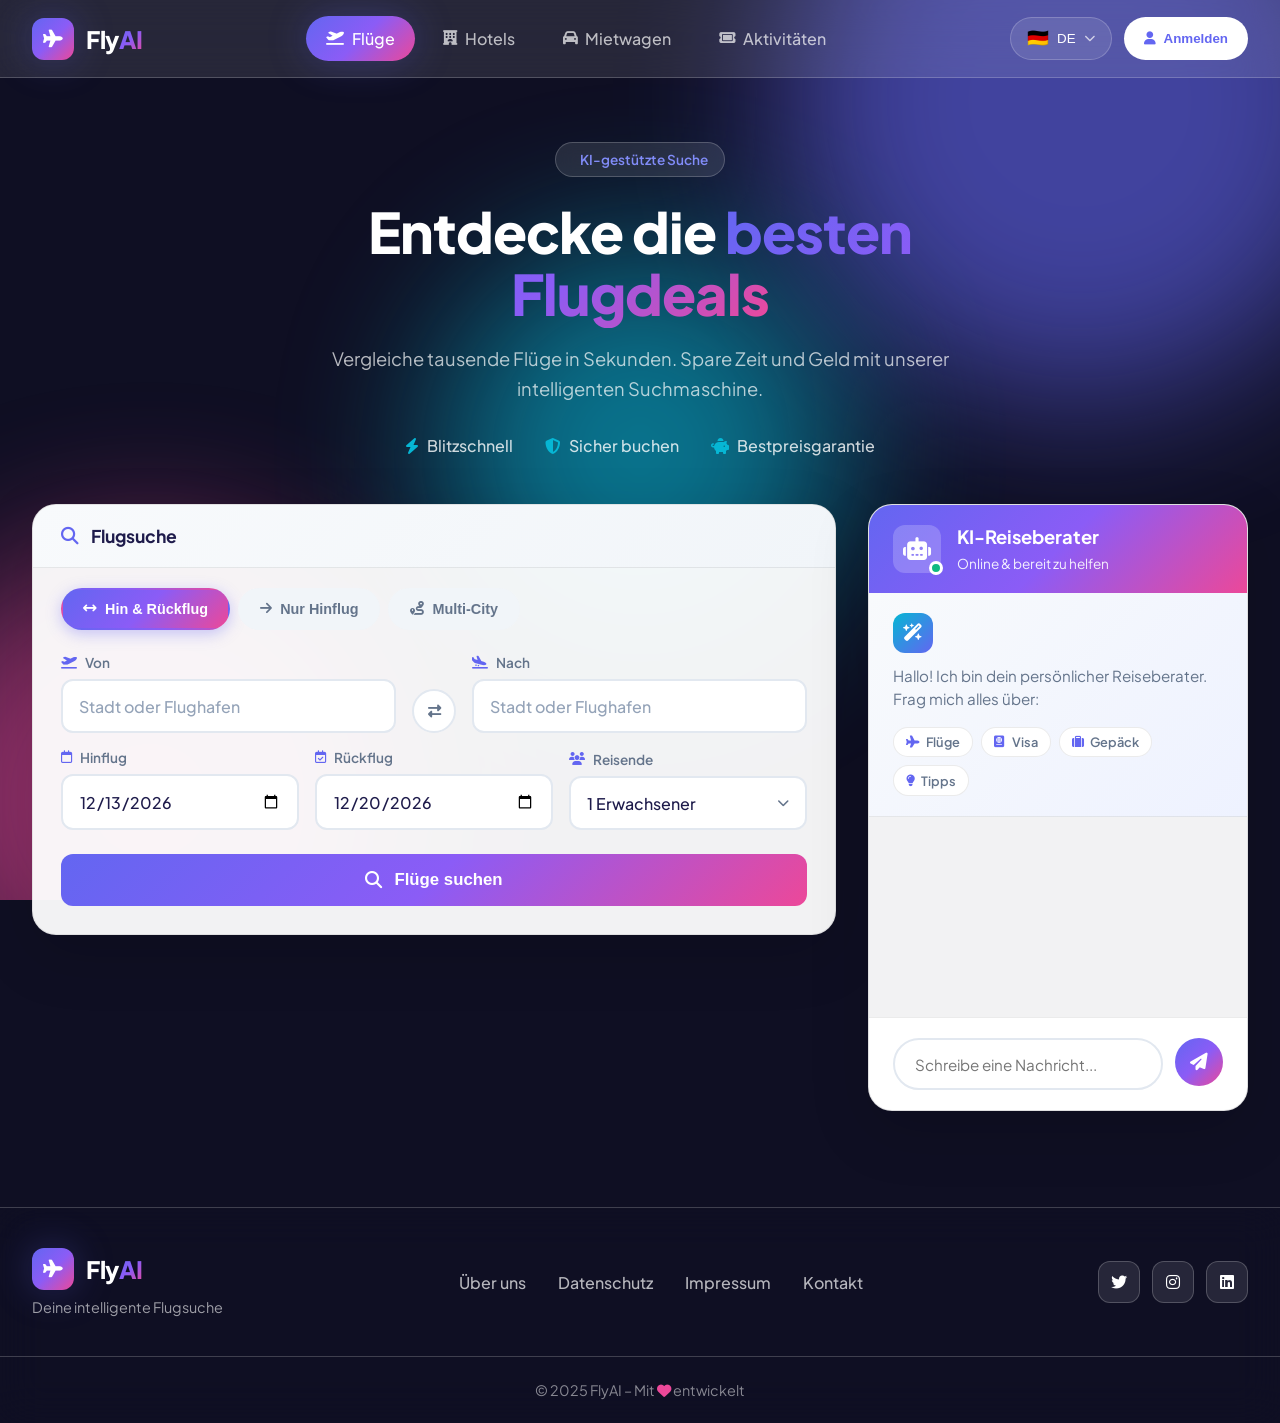
==== commit 0aa71a39: "Add passengers selector with children and new pages (Hotels, Mietwagen, Aktivitäten) - Replace simpl" ====
--- a/Frontend/index.html
+++ b/Frontend/index.html
@@ -4,7 +4,7 @@
     <meta charset="UTF-8">
     <meta name="viewport" content="width=device-width, initial-scale=1.0">
     <title>FlyAI - KI-gestützte Flugsuche</title>
-    <link rel="stylesheet" href="style.css">
+    <link rel="stylesheet" href="style.css?v=3">
     <link href="https://fonts.googleapis.com/css2?family=Plus+Jakarta+Sans:wght@400;500;600;700;800&display=swap" rel="stylesheet">
     <link rel="stylesheet" href="https://cdnjs.cloudflare.com/ajax/libs/font-awesome/6.5.1/css/all.min.css">
 </head>
@@ -26,17 +26,21 @@
                 <span class="logo-text">Fly<span class="logo-highlight">AI</span></span>
             </div>
             <nav class="nav">
-                <a href="#" class="nav-link active">
+                <a href="index.html" class="nav-link active">
                     <i class="fa-solid fa-plane-departure"></i>
                     <span>Flüge</span>
                 </a>
-                <a href="#" class="nav-link">
+                <a href="hotels.html" class="nav-link">
                     <i class="fa-solid fa-hotel"></i>
                     <span>Hotels</span>
                 </a>
-                <a href="#" class="nav-link">
+                <a href="mietwagen.html" class="nav-link">
                     <i class="fa-solid fa-car"></i>
                     <span>Mietwagen</span>
+                </a>
+                <a href="aktivitaeten.html" class="nav-link">
+                    <i class="fa-solid fa-ticket"></i>
+                    <span>Aktivitäten</span>
                 </a>
             </nav>
             <div class="header-actions">
@@ -154,12 +158,48 @@
                                 <i class="fa-solid fa-users"></i>
                                 Reisende
                             </label>
-                            <select id="passengers">
-                                <option value="1">1 Erwachsener</option>
-                                <option value="2">2 Erwachsene</option>
-                                <option value="3">3 Erwachsene</option>
-                                <option value="4">4 Erwachsene</option>
-                            </select>
+                            <div class="passengers-selector">
+                                <button type="button" class="passengers-btn" onclick="togglePassengerPopup()">
+                                    <span id="passengers-display">1 Erwachsener</span>
+                                    <i class="fa-solid fa-chevron-down"></i>
+                                </button>
+                                <div id="passengers-popup" class="passengers-popup">
+                                    <div class="passenger-row">
+                                        <div class="passenger-info">
+                                            <span class="passenger-type">Erwachsene</span>
+                                            <span class="passenger-age">Ab 12 Jahren</span>
+                                        </div>
+                                        <div class="passenger-controls">
+                                            <button type="button" onclick="changePassengers('adults', -1)"><i class="fa-solid fa-minus"></i></button>
+                                            <span id="adults-count">1</span>
+                                            <button type="button" onclick="changePassengers('adults', 1)"><i class="fa-solid fa-plus"></i></button>
+                                        </div>
+                                    </div>
+                                    <div class="passenger-row">
+                                        <div class="passenger-info">
+                                            <span class="passenger-type">Kinder</span>
+                                            <span class="passenger-age">2-11 Jahre</span>
+                                        </div>
+                                        <div class="passenger-controls">
+                                            <button type="button" onclick="changePassengers('children', -1)"><i class="fa-solid fa-minus"></i></button>
+                                            <span id="children-count">0</span>
+                                            <button type="button" onclick="changePassengers('children', 1)"><i class="fa-solid fa-plus"></i></button>
+                                        </div>
+                                    </div>
+                                    <div class="passenger-row">
+                                        <div class="passenger-info">
+                                            <span class="passenger-type">Kleinkinder</span>
+                                            <span class="passenger-age">Unter 2 Jahren</span>
+                                        </div>
+                                        <div class="passenger-controls">
+                                            <button type="button" onclick="changePassengers('infants', -1)"><i class="fa-solid fa-minus"></i></button>
+                                            <span id="infants-count">0</span>
+                                            <button type="button" onclick="changePassengers('infants', 1)"><i class="fa-solid fa-plus"></i></button>
+                                        </div>
+                                    </div>
+                                    <button type="button" class="passengers-done-btn" onclick="closePassengerPopup()">Fertig</button>
+                                </div>
+                            </div>
                         </div>
                     </div>
                 </div>
@@ -274,6 +314,6 @@
         </div>
     </footer>
 
-    <script src="app.js?v=5"></script>
+    <script src="app.js?v=7"></script>
 </body>
 </html>
--- a/Frontend/style.css
+++ b/Frontend/style.css
@@ -1339,3 +1339,565 @@
     background: var(--primary);
     color: white;
 }
+
+/* ========== TOAST NOTIFICATIONS ========== */
+.toast {
+    position: fixed;
+    bottom: 30px;
+    left: 50%;
+    transform: translateX(-50%) translateY(100px);
+    background: var(--bg-card);
+    padding: 16px 24px;
+    border-radius: var(--radius-lg);
+    box-shadow: var(--shadow-lg);
+    display: flex;
+    align-items: center;
+    gap: 12px;
+    z-index: 10000;
+    opacity: 0;
+    transition: all 0.3s ease;
+}
+
+.toast.show {
+    transform: translateX(-50%) translateY(0);
+    opacity: 1;
+}
+
+.toast i {
+    font-size: 1.2rem;
+}
+
+.toast-info i { color: var(--primary); }
+.toast-success i { color: #10b981; }
+.toast-error i { color: #ef4444; }
+
+/* ========== BOOKING MODAL ========== */
+.booking-modal {
+    position: fixed;
+    top: 0;
+    left: 0;
+    width: 100%;
+    height: 100%;
+    background: rgba(0, 0, 0, 0.7);
+    backdrop-filter: blur(8px);
+    display: flex;
+    align-items: center;
+    justify-content: center;
+    z-index: 9999;
+    opacity: 0;
+    transition: opacity 0.3s ease;
+}
+
+.booking-modal.show {
+    opacity: 1;
+}
+
+.modal-content {
+    background: var(--bg-card);
+    border-radius: var(--radius-xl);
+    padding: 32px;
+    max-width: 450px;
+    width: 90%;
+    position: relative;
+    transform: scale(0.9);
+    transition: transform 0.3s ease;
+}
+
+.booking-modal.show .modal-content {
+    transform: scale(1);
+}
+
+.modal-close {
+    position: absolute;
+    top: 16px;
+    right: 16px;
+    background: none;
+    border: none;
+    font-size: 1.2rem;
+    color: var(--text-secondary);
+    cursor: pointer;
+    padding: 8px;
+    border-radius: var(--radius-sm);
+    transition: all 0.2s;
+}
+
+.modal-close:hover {
+    background: rgba(0, 0, 0, 0.05);
+    color: var(--text-primary);
+}
+
+.modal-header {
+    text-align: center;
+    margin-bottom: 24px;
+}
+
+.modal-header i {
+    font-size: 3rem;
+    background: var(--gradient-primary);
+    -webkit-background-clip: text;
+    -webkit-text-fill-color: transparent;
+    margin-bottom: 12px;
+}
+
+.modal-header h2 {
+    font-size: 1.5rem;
+    color: var(--text-primary);
+}
+
+.modal-body {
+    margin-bottom: 24px;
+}
+
+.modal-flight-info {
+    background: linear-gradient(135deg, #f8fafc, #f1f5f9);
+    border-radius: var(--radius-md);
+    padding: 20px;
+    margin-bottom: 16px;
+}
+
+.modal-route {
+    display: flex;
+    align-items: center;
+    justify-content: center;
+    gap: 16px;
+    margin-bottom: 12px;
+}
+
+.modal-airport {
+    font-size: 1.5rem;
+    font-weight: 700;
+    color: var(--text-primary);
+}
+
+.modal-route i {
+    color: var(--primary);
+}
+
+.modal-details {
+    display: flex;
+    justify-content: center;
+    gap: 20px;
+    color: var(--text-secondary);
+    font-size: 0.9rem;
+}
+
+.modal-details span {
+    display: flex;
+    align-items: center;
+    gap: 6px;
+}
+
+.modal-price {
+    text-align: center;
+    padding: 16px;
+    background: var(--gradient-primary);
+    border-radius: var(--radius-md);
+    color: white;
+}
+
+.price-label {
+    font-size: 0.85rem;
+    opacity: 0.9;
+}
+
+.price-value {
+    font-size: 2rem;
+    font-weight: 700;
+    display: block;
+}
+
+.modal-footer {
+    display: flex;
+    gap: 12px;
+}
+
+.modal-btn {
+    flex: 1;
+    padding: 14px 20px;
+    border-radius: var(--radius-md);
+    font-weight: 600;
+    cursor: pointer;
+    transition: all 0.2s;
+    display: flex;
+    align-items: center;
+    justify-content: center;
+    gap: 8px;
+    border: none;
+}
+
+.modal-btn.secondary {
+    background: #f1f5f9;
+    color: var(--text-secondary);
+}
+
+.modal-btn.secondary:hover {
+    background: #e2e8f0;
+}
+
+.modal-btn.primary {
+    background: var(--gradient-primary);
+    color: white;
+}
+
+.modal-btn.primary:hover {
+    transform: translateY(-2px);
+    box-shadow: var(--shadow-md);
+}
+
+/* ========== ERROR CARD ========== */
+.error-card {
+    background: var(--bg-card);
+    border-radius: var(--radius-xl);
+    padding: 60px 40px;
+    text-align: center;
+    box-shadow: var(--shadow-md);
+}
+
+.error-icon {
+    width: 80px;
+    height: 80px;
+    background: linear-gradient(135deg, #fee2e2, #fecaca);
+    border-radius: 50%;
+    display: flex;
+    align-items: center;
+    justify-content: center;
+    margin: 0 auto 24px;
+}
+
+.error-icon i {
+    font-size: 2rem;
+    color: #ef4444;
+}
+
+.error-card h3 {
+    font-size: 1.3rem;
+    color: var(--text-primary);
+    margin-bottom: 8px;
+}
+
+.error-card p {
+    color: var(--text-secondary);
+    margin-bottom: 24px;
+}
+
+.retry-btn {
+    background: var(--gradient-primary);
+    color: white;
+    border: none;
+    padding: 12px 24px;
+    border-radius: var(--radius-md);
+    font-weight: 600;
+    cursor: pointer;
+    display: inline-flex;
+    align-items: center;
+    gap: 8px;
+    transition: all 0.2s;
+}
+
+.retry-btn:hover {
+    transform: translateY(-2px);
+    box-shadow: var(--shadow-md);
+}
+
+/* ========== IMPROVED FLIGHT CARD ========== */
+.flight-card .airline-logo {
+    width: 40px;
+    height: 40px;
+    background: var(--gradient-primary);
+    border-radius: var(--radius-sm);
+    display: flex;
+    align-items: center;
+    justify-content: center;
+    color: white;
+}
+
+.flight-card .select-btn {
+    display: flex;
+    align-items: center;
+    gap: 6px;
+}
+
+.flight-card .select-btn i {
+    font-size: 0.8rem;
+}
+
+/* ========== PASSENGERS SELECTOR ========== */
+.passengers-selector {
+    position: relative;
+}
+
+.passengers-btn {
+    width: 100%;
+    padding: 0.9rem 1rem;
+    border: 2px solid #e2e8f0;
+    border-radius: var(--radius-md);
+    font-size: 1rem;
+    font-weight: 500;
+    color: var(--text-primary);
+    background: white;
+    transition: all 0.3s ease;
+    font-family: inherit;
+    cursor: pointer;
+    display: flex;
+    align-items: center;
+    justify-content: space-between;
+    text-align: left;
+}
+
+.passengers-btn:hover {
+    border-color: var(--primary-light);
+}
+
+.passengers-btn:focus {
+    outline: none;
+    border-color: var(--primary);
+    box-shadow: 0 0 0 4px rgba(99, 102, 241, 0.1);
+}
+
+.passengers-btn i {
+    font-size: 0.75rem;
+    color: var(--text-secondary);
+    transition: transform 0.3s ease;
+}
+
+.passengers-btn.open i {
+    transform: rotate(180deg);
+}
+
+.passengers-popup {
+    position: absolute;
+    top: calc(100% + 8px);
+    left: 0;
+    right: 0;
+    background: white;
+    border: 1px solid #e2e8f0;
+    border-radius: var(--radius-lg);
+    box-shadow: var(--shadow-lg);
+    z-index: 1000;
+    padding: 1rem;
+    display: none;
+}
+
+.passengers-popup.show {
+    display: block;
+    animation: popupIn 0.2s ease;
+}
+
+@keyframes popupIn {
+    from { opacity: 0; transform: translateY(-10px); }
+    to { opacity: 1; transform: translateY(0); }
+}
+
+.passenger-row {
+    display: flex;
+    align-items: center;
+    justify-content: space-between;
+    padding: 0.75rem 0;
+    border-bottom: 1px solid #f1f5f9;
+}
+
+.passenger-row:last-of-type {
+    border-bottom: none;
+}
+
+.passenger-info {
+    display: flex;
+    flex-direction: column;
+}
+
+.passenger-type {
+    font-weight: 600;
+    color: var(--text-primary);
+    font-size: 0.95rem;
+}
+
+.passenger-age {
+    font-size: 0.8rem;
+    color: var(--text-muted);
+}
+
+.passenger-controls {
+    display: flex;
+    align-items: center;
+    gap: 0.75rem;
+}
+
+.passenger-controls button {
+    width: 32px;
+    height: 32px;
+    border: 2px solid #e2e8f0;
+    border-radius: 50%;
+    background: white;
+    cursor: pointer;
+    display: flex;
+    align-items: center;
+    justify-content: center;
+    color: var(--primary);
+    font-size: 0.75rem;
+    transition: all 0.2s ease;
+}
+
+.passenger-controls button:hover:not(:disabled) {
+    background: var(--primary);
+    border-color: var(--primary);
+    color: white;
+}
+
+.passenger-controls button:disabled {
+    opacity: 0.4;
+    cursor: not-allowed;
+}
+
+.passenger-controls span {
+    min-width: 24px;
+    text-align: center;
+    font-weight: 700;
+    font-size: 1.1rem;
+    color: var(--text-primary);
+}
+
+.passengers-done-btn {
+    width: 100%;
+    margin-top: 1rem;
+    padding: 0.75rem;
+    background: var(--gradient-primary);
+    color: white;
+    border: none;
+    border-radius: var(--radius-md);
+    font-weight: 600;
+    font-size: 0.95rem;
+    cursor: pointer;
+    transition: all 0.2s ease;
+}
+
+.passengers-done-btn:hover {
+    transform: translateY(-2px);
+    box-shadow: 0 4px 15px rgba(99, 102, 241, 0.3);
+}
+
+/* ========== COMING SOON CARD ========== */
+.coming-soon-card {
+    background: var(--bg-card);
+    border-radius: var(--radius-xl);
+    padding: 3rem 2rem;
+    text-align: center;
+    margin-top: 1.5rem;
+    box-shadow: var(--shadow-md);
+}
+
+.coming-soon-icon {
+    width: 80px;
+    height: 80px;
+    background: var(--gradient-primary);
+    border-radius: 50%;
+    display: flex;
+    align-items: center;
+    justify-content: center;
+    margin: 0 auto 1.5rem;
+    animation: pulse 2s infinite;
+}
+
+.coming-soon-icon i {
+    font-size: 2rem;
+    color: white;
+}
+
+.coming-soon-card h3 {
+    font-size: 1.4rem;
+    color: var(--text-primary);
+    margin-bottom: 0.75rem;
+}
+
+.coming-soon-card p {
+    color: var(--text-secondary);
+    max-width: 400px;
+    margin: 0 auto 1.5rem;
+    line-height: 1.6;
+}
+
+.coming-soon-features {
+    display: flex;
+    justify-content: center;
+    gap: 1.5rem;
+    flex-wrap: wrap;
+}
+
+.feature-item {
+    display: flex;
+    align-items: center;
+    gap: 0.5rem;
+    color: var(--text-secondary);
+    font-weight: 500;
+}
+
+.feature-item i {
+    color: #10b981;
+    font-size: 0.9rem;
+}
+
+/* ========== ACTIVITY CATEGORIES ========== */
+.activity-categories {
+    margin-top: 1.5rem;
+}
+
+.activity-categories h3 {
+    color: white;
+    font-size: 1.1rem;
+    margin-bottom: 1rem;
+    padding-left: 0.5rem;
+}
+
+.category-grid {
+    display: grid;
+    grid-template-columns: repeat(auto-fill, minmax(140px, 1fr));
+    gap: 1rem;
+}
+
+.category-card {
+    background: var(--bg-card);
+    border-radius: var(--radius-lg);
+    padding: 1.25rem;
+    text-align: center;
+    cursor: pointer;
+    transition: all 0.3s ease;
+    border: 2px solid transparent;
+}
+
+.category-card:hover {
+    transform: translateY(-4px);
+    border-color: var(--primary-light);
+    box-shadow: var(--shadow-md);
+}
+
+.category-icon {
+    width: 50px;
+    height: 50px;
+    background: linear-gradient(135deg, #eef2ff, #e0e7ff);
+    border-radius: var(--radius-md);
+    display: flex;
+    align-items: center;
+    justify-content: center;
+    margin: 0 auto 0.75rem;
+}
+
+.category-icon i {
+    font-size: 1.3rem;
+    color: var(--primary);
+}
+
+.category-card span {
+    font-weight: 600;
+    color: var(--text-primary);
+    font-size: 0.9rem;
+}
+
+@media (max-width: 600px) {
+    .category-grid {
+        grid-template-columns: repeat(2, 1fr);
+    }
+
+    .coming-soon-features {
+        flex-direction: column;
+        align-items: center;
+    }
+}
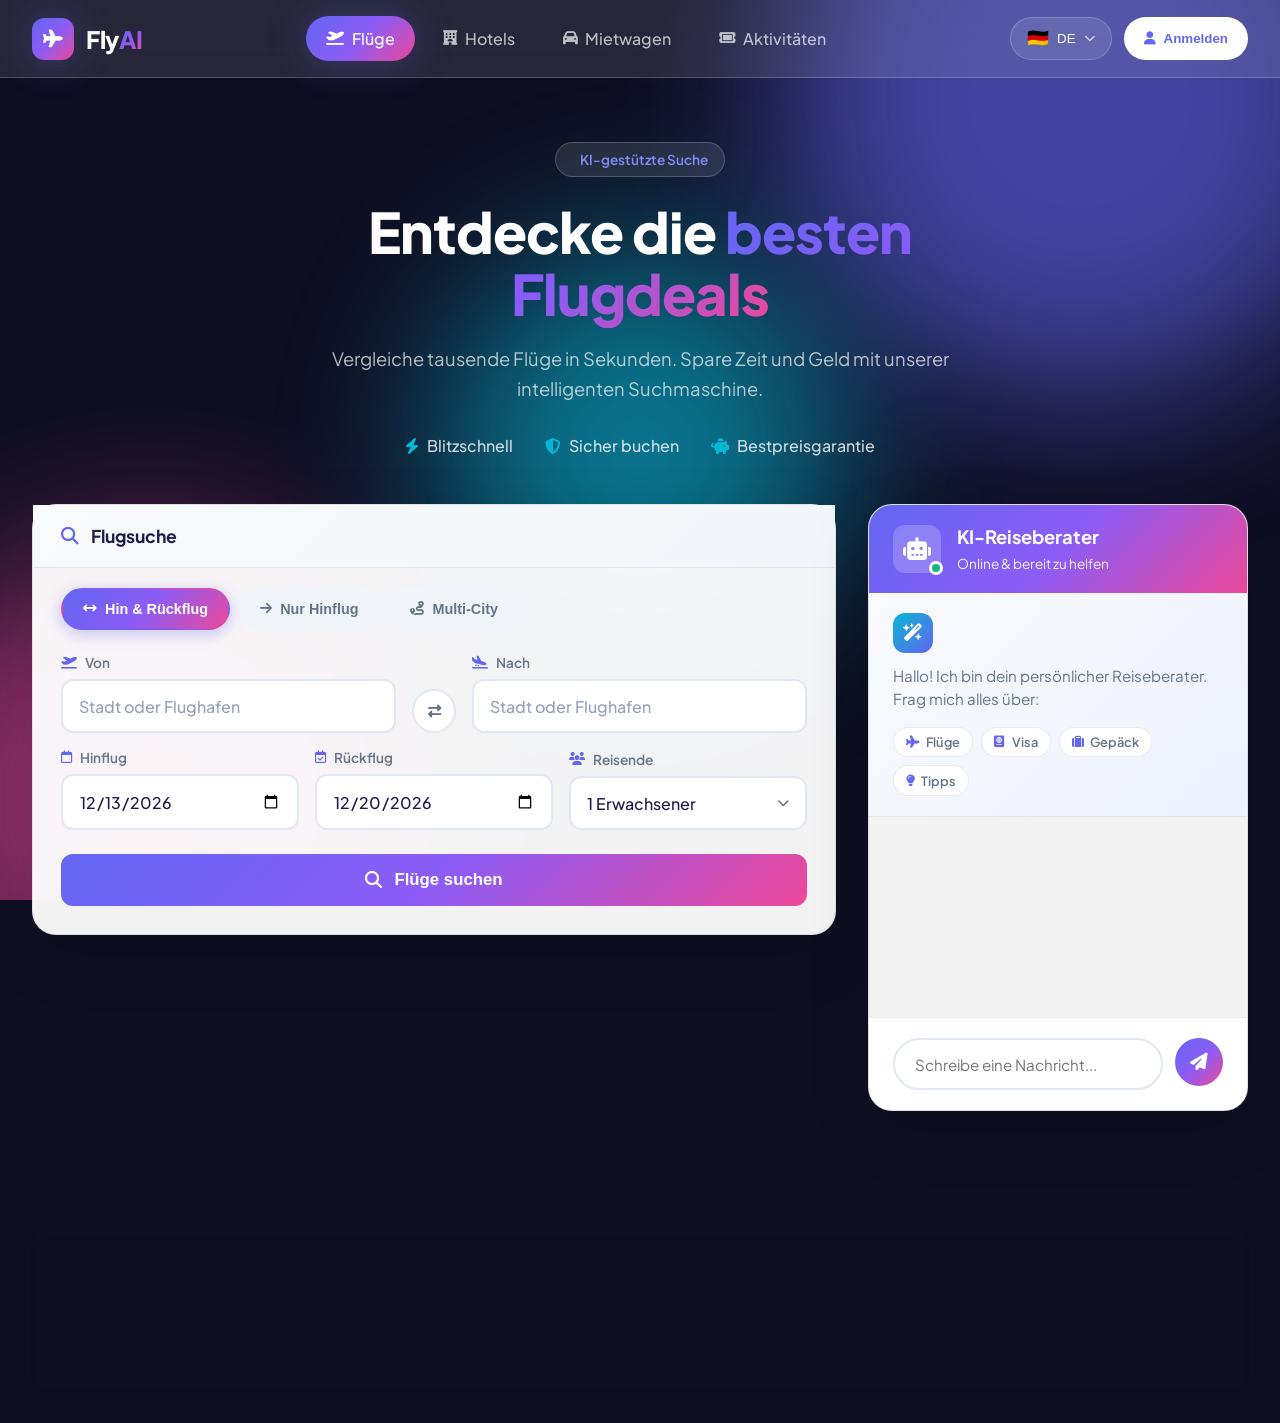
==== commit 9d4268fd: "Fix passenger selector button click events - Change from inline onclick to addEventListener for bett" ====
--- a/Frontend/index.html
+++ b/Frontend/index.html
@@ -4,7 +4,7 @@
     <meta charset="UTF-8">
     <meta name="viewport" content="width=device-width, initial-scale=1.0">
     <title>FlyAI - KI-gestützte Flugsuche</title>
-    <link rel="stylesheet" href="style.css?v=3">
+    <link rel="stylesheet" href="style.css?v=5">
     <link href="https://fonts.googleapis.com/css2?family=Plus+Jakarta+Sans:wght@400;500;600;700;800&display=swap" rel="stylesheet">
     <link rel="stylesheet" href="https://cdnjs.cloudflare.com/ajax/libs/font-awesome/6.5.1/css/all.min.css">
 </head>
@@ -159,7 +159,7 @@
                                 Reisende
                             </label>
                             <div class="passengers-selector">
-                                <button type="button" class="passengers-btn" onclick="togglePassengerPopup()">
+                                <button type="button" class="passengers-btn" id="passengers-btn">
                                     <span id="passengers-display">1 Erwachsener</span>
                                     <i class="fa-solid fa-chevron-down"></i>
                                 </button>
@@ -170,9 +170,9 @@
                                             <span class="passenger-age">Ab 12 Jahren</span>
                                         </div>
                                         <div class="passenger-controls">
-                                            <button type="button" onclick="changePassengers('adults', -1)"><i class="fa-solid fa-minus"></i></button>
+                                            <button type="button" id="adults-minus" class="passenger-btn-ctrl"><i class="fa-solid fa-minus"></i></button>
                                             <span id="adults-count">1</span>
-                                            <button type="button" onclick="changePassengers('adults', 1)"><i class="fa-solid fa-plus"></i></button>
+                                            <button type="button" id="adults-plus" class="passenger-btn-ctrl"><i class="fa-solid fa-plus"></i></button>
                                         </div>
                                     </div>
                                     <div class="passenger-row">
@@ -181,9 +181,9 @@
                                             <span class="passenger-age">2-11 Jahre</span>
                                         </div>
                                         <div class="passenger-controls">
-                                            <button type="button" onclick="changePassengers('children', -1)"><i class="fa-solid fa-minus"></i></button>
+                                            <button type="button" id="children-minus" class="passenger-btn-ctrl"><i class="fa-solid fa-minus"></i></button>
                                             <span id="children-count">0</span>
-                                            <button type="button" onclick="changePassengers('children', 1)"><i class="fa-solid fa-plus"></i></button>
+                                            <button type="button" id="children-plus" class="passenger-btn-ctrl"><i class="fa-solid fa-plus"></i></button>
                                         </div>
                                     </div>
                                     <div class="passenger-row">
@@ -192,9 +192,9 @@
                                             <span class="passenger-age">Unter 2 Jahren</span>
                                         </div>
                                         <div class="passenger-controls">
-                                            <button type="button" onclick="changePassengers('infants', -1)"><i class="fa-solid fa-minus"></i></button>
+                                            <button type="button" id="infants-minus" class="passenger-btn-ctrl"><i class="fa-solid fa-minus"></i></button>
                                             <span id="infants-count">0</span>
-                                            <button type="button" onclick="changePassengers('infants', 1)"><i class="fa-solid fa-plus"></i></button>
+                                            <button type="button" id="infants-plus" class="passenger-btn-ctrl"><i class="fa-solid fa-plus"></i></button>
                                         </div>
                                     </div>
                                     <button type="button" class="passengers-done-btn" onclick="closePassengerPopup()">Fertig</button>
@@ -314,6 +314,6 @@
         </div>
     </footer>
 
-    <script src="app.js?v=7"></script>
+    <script src="app.js?v=12"></script>
 </body>
 </html>
--- a/Frontend/style.css
+++ b/Frontend/style.css
@@ -357,7 +357,7 @@
     border-radius: var(--radius-xl);
     padding: 0;
     box-shadow: var(--shadow-lg);
-    overflow: hidden;
+    overflow: visible;
     border: 1px solid var(--border-dark);
 }
 
@@ -1737,6 +1737,10 @@
     transition: all 0.2s ease;
 }
 
+.passenger-controls button i {
+    pointer-events: none;
+}
+
 .passenger-controls button:hover:not(:disabled) {
     background: var(--primary);
     border-color: var(--primary);
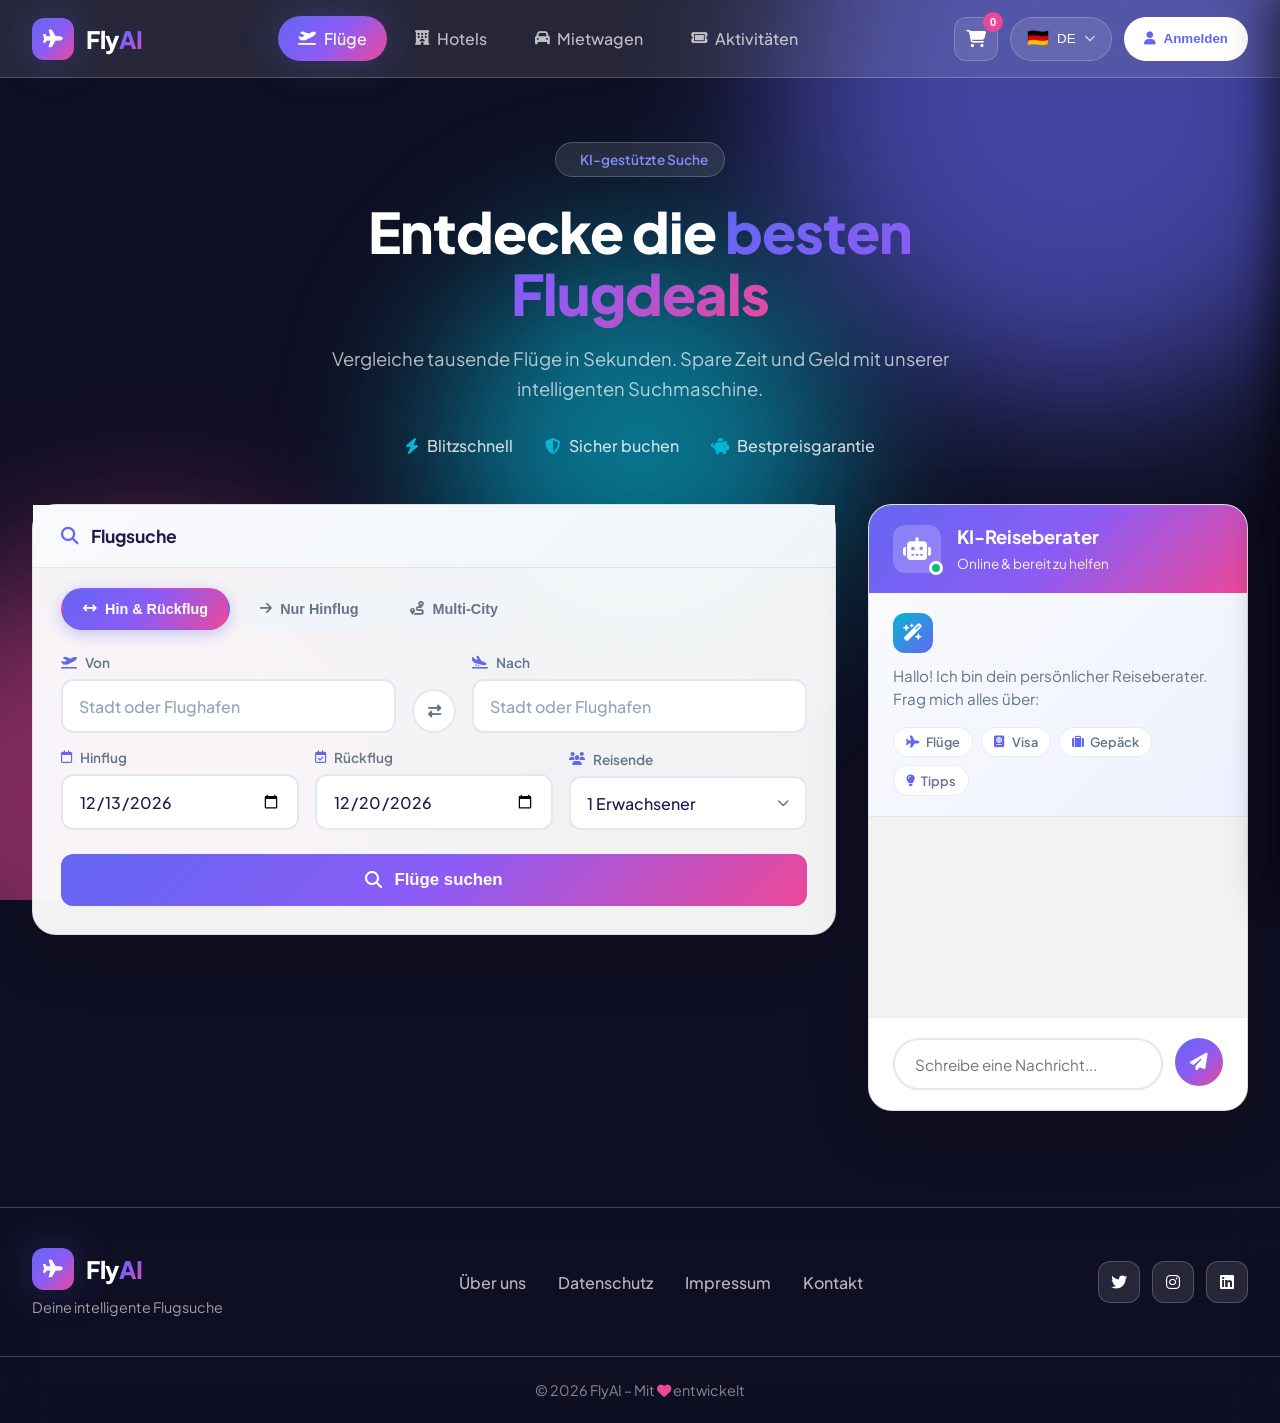
==== commit 9c04a821: "Fix 7 bugs: flight search, filter buttons, null errors, translations, cart icon, mobile nav, footer " ====
--- a/Frontend/index.html
+++ b/Frontend/index.html
@@ -4,7 +4,7 @@
     <meta charset="UTF-8">
     <meta name="viewport" content="width=device-width, initial-scale=1.0">
     <title>FlyAI - KI-gestützte Flugsuche</title>
-    <link rel="stylesheet" href="style.css?v=5">
+    <link rel="stylesheet" href="style.css?v=7">
     <link href="https://fonts.googleapis.com/css2?family=Plus+Jakarta+Sans:wght@400;500;600;700;800&display=swap" rel="stylesheet">
     <link rel="stylesheet" href="https://cdnjs.cloudflare.com/ajax/libs/font-awesome/6.5.1/css/all.min.css">
 </head>
@@ -44,6 +44,10 @@
                 </a>
             </nav>
             <div class="header-actions">
+                <button class="btn-cart" onclick="toggleCart()">
+                    <i class="fa-solid fa-shopping-cart"></i>
+                    <span class="cart-badge" id="cart-badge">0</span>
+                </button>
                 <button class="btn-lang">
                     <span class="flag">🇩🇪</span>
                     <span>DE</span>
@@ -54,11 +58,55 @@
                     <span>Anmelden</span>
                 </button>
             </div>
-            <button class="mobile-menu-btn">
+            <button class="mobile-menu-btn" onclick="toggleMobileMenu()">
                 <i class="fa-solid fa-bars"></i>
             </button>
         </div>
     </header>
+
+    <!-- Mobile Navigation -->
+    <div class="mobile-nav-overlay" onclick="toggleMobileMenu()"></div>
+    <nav class="mobile-nav">
+        <div class="mobile-nav-header">
+            <div class="logo">
+                <div class="logo-icon">
+                    <i class="fa-solid fa-plane"></i>
+                </div>
+                <span class="logo-text">Fly<span class="logo-highlight">AI</span></span>
+            </div>
+            <button class="mobile-nav-close" onclick="toggleMobileMenu()">
+                <i class="fa-solid fa-times"></i>
+            </button>
+        </div>
+        <div class="mobile-nav-links">
+            <a href="index.html" class="mobile-nav-link active">
+                <i class="fa-solid fa-plane-departure"></i>
+                <span>Flüge</span>
+            </a>
+            <a href="hotels.html" class="mobile-nav-link">
+                <i class="fa-solid fa-hotel"></i>
+                <span>Hotels</span>
+            </a>
+            <a href="mietwagen.html" class="mobile-nav-link">
+                <i class="fa-solid fa-car"></i>
+                <span>Mietwagen</span>
+            </a>
+            <a href="aktivitaeten.html" class="mobile-nav-link">
+                <i class="fa-solid fa-ticket"></i>
+                <span>Aktivitäten</span>
+            </a>
+        </div>
+        <div class="mobile-nav-footer">
+            <button class="btn-login" onclick="showLoginModal()">
+                <i class="fa-solid fa-user"></i>
+                <span>Anmelden</span>
+            </button>
+            <div class="mobile-lang-switch">
+                <button class="mobile-lang-btn active" onclick="setLanguage('de')">🇩🇪 Deutsch</button>
+                <button class="mobile-lang-btn" onclick="setLanguage('en')">🇬🇧 English</button>
+            </div>
+        </div>
+    </nav>
 
     <!-- Hero Section -->
     <section class="hero">
@@ -226,23 +274,102 @@
 
             <!-- Filters -->
             <div id="filters" class="filters" style="display: none;">
-                <span class="filter-label">
-                    <i class="fa-solid fa-sliders"></i>
-                    Sortieren:
-                </span>
-                <div class="filter-buttons">
-                    <button class="filter-btn active">
-                        <i class="fa-solid fa-star"></i>
-                        Beste
+                <div class="filters-row">
+                    <span class="filter-label">
+                        <i class="fa-solid fa-sliders"></i>
+                        Sortieren:
+                    </span>
+                    <div class="filter-buttons">
+                        <button class="filter-btn active">
+                            <i class="fa-solid fa-star"></i>
+                            Beste
+                        </button>
+                        <button class="filter-btn">
+                            <i class="fa-solid fa-tag"></i>
+                            Günstigste
+                        </button>
+                        <button class="filter-btn">
+                            <i class="fa-solid fa-clock"></i>
+                            Schnellste
+                        </button>
+                    </div>
+                    <button class="filter-toggle-btn" onclick="toggleAdvancedFilters()">
+                        <i class="fa-solid fa-filter"></i>
+                        Filter
                     </button>
-                    <button class="filter-btn">
-                        <i class="fa-solid fa-tag"></i>
-                        Günstigste
-                    </button>
-                    <button class="filter-btn">
-                        <i class="fa-solid fa-clock"></i>
-                        Schnellste
-                    </button>
+                </div>
+
+                <!-- Advanced Filters -->
+                <div id="advanced-filters" class="advanced-filters" style="display: none;">
+                    <div class="filter-group">
+                        <label><i class="fa-solid fa-plane-circle-check"></i> Stops</label>
+                        <div class="filter-options">
+                            <label class="filter-checkbox">
+                                <input type="checkbox" id="filter-direct" onchange="applyFilters()">
+                                <span>Nur Direktflüge</span>
+                            </label>
+                            <label class="filter-checkbox">
+                                <input type="checkbox" id="filter-1stop" checked onchange="applyFilters()">
+                                <span>Max. 1 Stopp</span>
+                            </label>
+                            <label class="filter-checkbox">
+                                <input type="checkbox" id="filter-2stops" checked onchange="applyFilters()">
+                                <span>2+ Stopps</span>
+                            </label>
+                        </div>
+                    </div>
+
+                    <div class="filter-group">
+                        <label><i class="fa-solid fa-sun"></i> Abflugzeit</label>
+                        <div class="filter-options">
+                            <label class="filter-checkbox">
+                                <input type="checkbox" id="filter-morning" checked onchange="applyFilters()">
+                                <span>Morgens (06-12)</span>
+                            </label>
+                            <label class="filter-checkbox">
+                                <input type="checkbox" id="filter-afternoon" checked onchange="applyFilters()">
+                                <span>Nachmittag (12-18)</span>
+                            </label>
+                            <label class="filter-checkbox">
+                                <input type="checkbox" id="filter-evening" checked onchange="applyFilters()">
+                                <span>Abends (18-24)</span>
+                            </label>
+                        </div>
+                    </div>
+
+                    <div class="filter-group">
+                        <label><i class="fa-solid fa-suitcase-rolling"></i> Gepäck</label>
+                        <div class="filter-options">
+                            <label class="filter-checkbox">
+                                <input type="checkbox" id="filter-luggage" onchange="applyFilters()">
+                                <span>Aufgabegepäck inkl.</span>
+                            </label>
+                        </div>
+                    </div>
+
+                    <div class="filter-group">
+                        <label><i class="fa-solid fa-euro-sign"></i> Preisspanne</label>
+                        <div class="price-range-container">
+                            <input type="range" id="price-range" min="0" max="2000" value="2000" oninput="updatePriceRange()">
+                            <span id="price-range-value">Max: 2000€</span>
+                        </div>
+                    </div>
+
+                    <div class="filter-group">
+                        <label><i class="fa-solid fa-building"></i> Airlines</label>
+                        <div class="filter-options airline-options" id="airline-filters">
+                            <!-- Dynamisch gefüllt -->
+                        </div>
+                    </div>
+
+                    <div class="filter-actions">
+                        <button class="filter-reset-btn" onclick="resetFilters()">
+                            <i class="fa-solid fa-rotate-left"></i> Zurücksetzen
+                        </button>
+                        <button class="filter-apply-btn" onclick="applyFilters()">
+                            <i class="fa-solid fa-check"></i> Anwenden
+                        </button>
+                    </div>
                 </div>
             </div>
 
@@ -310,10 +437,35 @@
             </div>
         </div>
         <div class="footer-bottom">
-            <p>© 2025 FlyAI – Mit <i class="fa-solid fa-heart"></i> entwickelt</p>
+            <p>© 2026 FlyAI – Mit <i class="fa-solid fa-heart"></i> entwickelt</p>
         </div>
     </footer>
 
-    <script src="app.js?v=12"></script>
+    <!-- Cart Sidebar -->
+    <div id="cart-sidebar" class="cart-sidebar">
+        <div class="cart-sidebar-header">
+            <h3><i class="fa-solid fa-shopping-cart"></i> Dein Warenkorb</h3>
+            <button class="cart-close-btn" onclick="toggleCart()"><i class="fa-solid fa-times"></i></button>
+        </div>
+        <div id="cart-items" class="cart-items">
+            <div class="cart-empty">
+                <i class="fa-solid fa-shopping-cart"></i>
+                <p>Dein Warenkorb ist leer</p>
+                <span>Füge Flüge oder Hotels hinzu</span>
+            </div>
+        </div>
+        <div id="cart-footer" class="cart-footer" style="display: none;">
+            <div class="cart-total">
+                <span>Gesamt:</span>
+                <span id="cart-total-price">0 EUR</span>
+            </div>
+            <button class="cart-checkout-btn" onclick="checkout()">
+                <i class="fa-solid fa-credit-card"></i> Zur Buchung
+            </button>
+        </div>
+    </div>
+    <div id="cart-overlay" class="cart-overlay" onclick="toggleCart()"></div>
+
+    <script src="app.js?v=19"></script>
 </body>
 </html>
--- a/Frontend/style.css
+++ b/Frontend/style.css
@@ -1905,3 +1905,1344 @@
         align-items: center;
     }
 }
+
+/* ========== WARENKORB BUTTON ========== */
+.btn-cart {
+    position: relative;
+    display: flex;
+    align-items: center;
+    justify-content: center;
+    width: 44px;
+    height: 44px;
+    background: var(--bg-glass);
+    border: 1px solid var(--border-light);
+    border-radius: var(--radius-md);
+    color: white;
+    cursor: pointer;
+    font-size: 1.1rem;
+    transition: all 0.3s ease;
+}
+
+.btn-cart:hover {
+    background: rgba(255, 255, 255, 0.15);
+    transform: scale(1.05);
+}
+
+.cart-badge {
+    position: absolute;
+    top: -6px;
+    right: -6px;
+    min-width: 20px;
+    height: 20px;
+    background: var(--secondary);
+    color: white;
+    font-size: 0.7rem;
+    font-weight: 700;
+    border-radius: 50%;
+    display: flex;
+    align-items: center;
+    justify-content: center;
+    padding: 0 4px;
+}
+
+/* ========== WARENKORB SIDEBAR ========== */
+.cart-sidebar {
+    position: fixed;
+    top: 0;
+    right: -400px;
+    width: 400px;
+    height: 100vh;
+    background: var(--bg-card);
+    box-shadow: -10px 0 40px rgba(0, 0, 0, 0.3);
+    z-index: 10001;
+    display: flex;
+    flex-direction: column;
+    transition: right 0.3s ease;
+}
+
+.cart-sidebar.open {
+    right: 0;
+}
+
+.cart-overlay {
+    position: fixed;
+    top: 0;
+    left: 0;
+    width: 100%;
+    height: 100%;
+    background: rgba(0, 0, 0, 0.5);
+    z-index: 10000;
+    opacity: 0;
+    visibility: hidden;
+    transition: all 0.3s ease;
+}
+
+.cart-overlay.show {
+    opacity: 1;
+    visibility: visible;
+}
+
+.cart-sidebar-header {
+    display: flex;
+    justify-content: space-between;
+    align-items: center;
+    padding: 1.25rem 1.5rem;
+    background: var(--gradient-primary);
+    color: white;
+}
+
+.cart-sidebar-header h3 {
+    display: flex;
+    align-items: center;
+    gap: 0.75rem;
+    font-size: 1.1rem;
+    margin: 0;
+}
+
+.cart-close-btn {
+    width: 36px;
+    height: 36px;
+    background: rgba(255, 255, 255, 0.2);
+    border: none;
+    border-radius: var(--radius-sm);
+    color: white;
+    cursor: pointer;
+    font-size: 1rem;
+    transition: all 0.2s ease;
+}
+
+.cart-close-btn:hover {
+    background: rgba(255, 255, 255, 0.3);
+}
+
+.cart-items {
+    flex: 1;
+    overflow-y: auto;
+    padding: 1rem;
+}
+
+.cart-empty {
+    display: flex;
+    flex-direction: column;
+    align-items: center;
+    justify-content: center;
+    padding: 3rem 1rem;
+    text-align: center;
+    color: var(--text-secondary);
+}
+
+.cart-empty i {
+    font-size: 3rem;
+    color: var(--text-muted);
+    margin-bottom: 1rem;
+}
+
+.cart-empty p {
+    font-size: 1.1rem;
+    font-weight: 600;
+    margin-bottom: 0.5rem;
+    color: var(--text-primary);
+}
+
+.cart-empty span {
+    font-size: 0.9rem;
+}
+
+.cart-item {
+    background: #f8fafc;
+    border-radius: var(--radius-md);
+    padding: 1rem;
+    margin-bottom: 0.75rem;
+    border: 1px solid #e2e8f0;
+}
+
+.cart-item-header {
+    display: flex;
+    justify-content: space-between;
+    align-items: flex-start;
+    margin-bottom: 0.5rem;
+}
+
+.cart-item-type {
+    display: flex;
+    align-items: center;
+    gap: 0.5rem;
+    font-size: 0.75rem;
+    font-weight: 600;
+    text-transform: uppercase;
+    color: var(--primary);
+}
+
+.cart-item-type.flight i { color: var(--primary); }
+.cart-item-type.hotel i { color: #10b981; }
+.cart-item-type.activity i { color: #f59e0b; }
+
+.cart-item-remove {
+    background: none;
+    border: none;
+    color: var(--text-muted);
+    cursor: pointer;
+    padding: 4px;
+    font-size: 0.9rem;
+    transition: color 0.2s;
+}
+
+.cart-item-remove:hover {
+    color: #ef4444;
+}
+
+.cart-item-title {
+    font-weight: 700;
+    color: var(--text-primary);
+    margin-bottom: 0.25rem;
+}
+
+.cart-item-details {
+    font-size: 0.85rem;
+    color: var(--text-secondary);
+    margin-bottom: 0.5rem;
+}
+
+.cart-item-price {
+    font-size: 1.1rem;
+    font-weight: 700;
+    color: var(--primary);
+}
+
+.cart-footer {
+    padding: 1.25rem 1.5rem;
+    border-top: 1px solid #e2e8f0;
+    background: #f8fafc;
+}
+
+.cart-total {
+    display: flex;
+    justify-content: space-between;
+    align-items: center;
+    margin-bottom: 1rem;
+    font-size: 1.1rem;
+}
+
+.cart-total span:first-child {
+    color: var(--text-secondary);
+    font-weight: 500;
+}
+
+.cart-total span:last-child {
+    font-weight: 800;
+    font-size: 1.3rem;
+    color: var(--text-primary);
+}
+
+.cart-checkout-btn {
+    width: 100%;
+    padding: 1rem;
+    background: var(--gradient-primary);
+    color: white;
+    border: none;
+    border-radius: var(--radius-md);
+    font-weight: 700;
+    font-size: 1rem;
+    cursor: pointer;
+    display: flex;
+    align-items: center;
+    justify-content: center;
+    gap: 0.5rem;
+    transition: all 0.3s ease;
+}
+
+.cart-checkout-btn:hover {
+    transform: translateY(-2px);
+    box-shadow: var(--shadow-glow);
+}
+
+/* ========== VISA WARNUNG IM CHAT ========== */
+.chat-msg.visa-info {
+    background: linear-gradient(135deg, #dbeafe, #bfdbfe);
+    border: 1px solid #3b82f6;
+    color: #1e40af;
+}
+
+.chat-msg.visa-warning {
+    background: linear-gradient(135deg, #fef3c7, #fde68a);
+    border: 1px solid #f59e0b;
+    color: #92400e;
+}
+
+.chat-msg.visa-critical {
+    background: linear-gradient(135deg, #fee2e2, #fecaca);
+    border: 1px solid #ef4444;
+    color: #991b1b;
+}
+
+/* ========== RESPONSIVE CART ========== */
+@media (max-width: 500px) {
+    .cart-sidebar {
+        width: 100%;
+        right: -100%;
+    }
+
+    .btn-cart {
+        width: 40px;
+        height: 40px;
+    }
+}
+
+/* ========== CHAT LINKS ========== */
+.chat-link {
+    color: var(--primary);
+    text-decoration: underline;
+    word-break: break-all;
+    font-weight: 600;
+}
+
+.chat-link:hover {
+    color: var(--primary-dark);
+}
+
+.chat-msg.visa-info .chat-link,
+.chat-msg.visa-warning .chat-link {
+    color: #1e40af;
+}
+
+.chat-msg.visa-critical .chat-link {
+    color: #991b1b;
+}
+
+/* Travel Info Box */
+.chat-msg.travel-info {
+    background: linear-gradient(135deg, #f0fdf4, #dcfce7);
+    border: 1px solid #22c55e;
+    color: #166534;
+}
+
+/* ========== MOBILE MENU ========== */
+.mobile-nav-overlay {
+    position: fixed;
+    top: 0;
+    left: 0;
+    width: 100%;
+    height: 100%;
+    background: rgba(0, 0, 0, 0.5);
+    z-index: 9998;
+    opacity: 0;
+    visibility: hidden;
+    transition: all 0.3s ease;
+}
+
+.mobile-nav-overlay.active {
+    opacity: 1;
+    visibility: visible;
+}
+
+.mobile-nav {
+    position: fixed;
+    top: 0;
+    right: -300px;
+    width: 300px;
+    height: 100%;
+    background: linear-gradient(180deg, #1a1a2e 0%, #16213e 100%);
+    z-index: 9999;
+    transition: all 0.3s ease;
+    display: flex;
+    flex-direction: column;
+    box-shadow: -10px 0 30px rgba(0, 0, 0, 0.3);
+}
+
+.mobile-nav.active {
+    right: 0;
+}
+
+.mobile-nav-header {
+    display: flex;
+    justify-content: space-between;
+    align-items: center;
+    padding: 20px;
+    border-bottom: 1px solid rgba(255, 255, 255, 0.1);
+}
+
+.mobile-nav-header .logo {
+    display: flex;
+    align-items: center;
+    gap: 10px;
+}
+
+.mobile-nav-close {
+    width: 40px;
+    height: 40px;
+    background: rgba(255, 255, 255, 0.1);
+    border: none;
+    border-radius: 10px;
+    color: white;
+    cursor: pointer;
+    font-size: 1.2rem;
+    transition: all 0.3s ease;
+}
+
+.mobile-nav-close:hover {
+    background: rgba(255, 255, 255, 0.2);
+    transform: rotate(90deg);
+}
+
+.mobile-nav-links {
+    flex: 1;
+    padding: 20px;
+    overflow-y: auto;
+}
+
+.mobile-nav-link {
+    display: flex;
+    align-items: center;
+    gap: 15px;
+    padding: 16px 20px;
+    color: rgba(255, 255, 255, 0.8);
+    text-decoration: none;
+    border-radius: 12px;
+    margin-bottom: 8px;
+    transition: all 0.3s ease;
+    font-weight: 500;
+}
+
+.mobile-nav-link:hover, .mobile-nav-link.active {
+    background: var(--gradient-primary);
+    color: white;
+    transform: translateX(5px);
+}
+
+.mobile-nav-link i {
+    width: 24px;
+    font-size: 1.1rem;
+}
+
+.mobile-nav-footer {
+    padding: 20px;
+    border-top: 1px solid rgba(255, 255, 255, 0.1);
+}
+
+.mobile-nav-footer .btn-login {
+    width: 100%;
+    justify-content: center;
+    padding: 14px 20px;
+}
+
+.mobile-lang-switch {
+    display: flex;
+    gap: 10px;
+    margin-top: 15px;
+}
+
+.mobile-lang-btn {
+    flex: 1;
+    padding: 12px;
+    background: rgba(255, 255, 255, 0.1);
+    border: 1px solid rgba(255, 255, 255, 0.2);
+    border-radius: 10px;
+    color: white;
+    cursor: pointer;
+    font-size: 0.9rem;
+    transition: all 0.3s ease;
+}
+
+.mobile-lang-btn:hover, .mobile-lang-btn.active {
+    background: var(--primary);
+    border-color: var(--primary);
+}
+
+/* Hamburger Animation */
+.mobile-menu-btn.active i::before {
+    content: "\f00d";
+}
+
+@media (max-width: 900px) {
+    .mobile-nav {
+        width: 280px;
+        right: -280px;
+    }
+}
+
+/* ========== LOGIN MODAL ========== */
+.login-modal {
+    position: fixed;
+    top: 0;
+    left: 0;
+    width: 100%;
+    height: 100%;
+    z-index: 10000;
+    display: flex;
+    align-items: center;
+    justify-content: center;
+    opacity: 0;
+    visibility: hidden;
+    transition: all 0.3s ease;
+}
+
+.login-modal.active {
+    opacity: 1;
+    visibility: visible;
+}
+
+.login-modal-overlay {
+    position: absolute;
+    top: 0;
+    left: 0;
+    width: 100%;
+    height: 100%;
+    background: rgba(0, 0, 0, 0.6);
+    backdrop-filter: blur(5px);
+}
+
+.login-modal-content {
+    position: relative;
+    background: white;
+    border-radius: 24px;
+    padding: 40px;
+    width: 90%;
+    max-width: 420px;
+    max-height: 90vh;
+    overflow-y: auto;
+    box-shadow: 0 25px 80px rgba(0, 0, 0, 0.3);
+    transform: translateY(30px);
+    transition: transform 0.3s ease;
+}
+
+.login-modal.active .login-modal-content {
+    transform: translateY(0);
+}
+
+.login-modal-close {
+    position: absolute;
+    top: 16px;
+    right: 16px;
+    width: 36px;
+    height: 36px;
+    background: #f1f5f9;
+    border: none;
+    border-radius: 10px;
+    cursor: pointer;
+    font-size: 1rem;
+    color: #64748b;
+    transition: all 0.3s ease;
+}
+
+.login-modal-close:hover {
+    background: #e2e8f0;
+    color: #1a1a2e;
+}
+
+.login-modal-header {
+    text-align: center;
+    margin-bottom: 24px;
+}
+
+.login-modal-header h2 {
+    font-size: 1.5rem;
+    color: #1a1a2e;
+    margin-bottom: 8px;
+}
+
+.login-modal-header p {
+    color: #64748b;
+    font-size: 0.9rem;
+}
+
+.login-tabs {
+    display: flex;
+    background: #f1f5f9;
+    border-radius: 12px;
+    padding: 4px;
+    margin-bottom: 24px;
+}
+
+.login-tab {
+    flex: 1;
+    padding: 12px;
+    border: none;
+    background: transparent;
+    border-radius: 10px;
+    font-weight: 600;
+    cursor: pointer;
+    transition: all 0.3s ease;
+    color: #64748b;
+}
+
+.login-tab.active {
+    background: white;
+    color: var(--primary);
+    box-shadow: 0 2px 8px rgba(0, 0, 0, 0.1);
+}
+
+.login-field {
+    margin-bottom: 16px;
+}
+
+.login-field label {
+    display: block;
+    font-size: 0.85rem;
+    font-weight: 600;
+    color: #374151;
+    margin-bottom: 8px;
+}
+
+.login-field label i {
+    margin-right: 8px;
+    color: var(--primary);
+}
+
+.login-field input {
+    width: 100%;
+    padding: 14px 16px;
+    border: 2px solid #e2e8f0;
+    border-radius: 12px;
+    font-size: 1rem;
+    transition: all 0.3s ease;
+}
+
+.login-field input:focus {
+    outline: none;
+    border-color: var(--primary);
+    box-shadow: 0 0 0 4px rgba(99, 102, 241, 0.1);
+}
+
+.login-options {
+    display: flex;
+    justify-content: space-between;
+    align-items: center;
+    margin-bottom: 20px;
+    font-size: 0.85rem;
+}
+
+.login-remember {
+    display: flex;
+    align-items: center;
+    gap: 8px;
+    color: #64748b;
+    cursor: pointer;
+}
+
+.login-forgot {
+    color: var(--primary);
+    text-decoration: none;
+    font-weight: 500;
+}
+
+.login-forgot:hover {
+    text-decoration: underline;
+}
+
+.login-submit {
+    width: 100%;
+    padding: 16px;
+    background: var(--gradient-primary);
+    color: white;
+    border: none;
+    border-radius: 12px;
+    font-size: 1rem;
+    font-weight: 600;
+    cursor: pointer;
+    transition: all 0.3s ease;
+    display: flex;
+    align-items: center;
+    justify-content: center;
+    gap: 10px;
+}
+
+.login-submit:hover {
+    transform: translateY(-2px);
+    box-shadow: 0 8px 25px rgba(99, 102, 241, 0.4);
+}
+
+.login-divider {
+    display: flex;
+    align-items: center;
+    margin: 24px 0;
+    color: #94a3b8;
+    font-size: 0.85rem;
+}
+
+.login-divider::before,
+.login-divider::after {
+    content: '';
+    flex: 1;
+    height: 1px;
+    background: #e2e8f0;
+}
+
+.login-divider span {
+    padding: 0 16px;
+}
+
+.social-login {
+    display: flex;
+    gap: 12px;
+    justify-content: center;
+}
+
+.social-btn {
+    width: 50px;
+    height: 50px;
+    border: 2px solid #e2e8f0;
+    border-radius: 12px;
+    background: white;
+    cursor: pointer;
+    font-size: 1.2rem;
+    transition: all 0.3s ease;
+}
+
+.social-btn:hover {
+    transform: translateY(-3px);
+    box-shadow: 0 5px 15px rgba(0, 0, 0, 0.1);
+}
+
+.social-btn.google:hover {
+    border-color: #ea4335;
+    color: #ea4335;
+}
+
+.social-btn.apple:hover {
+    border-color: #000;
+    color: #000;
+}
+
+.social-btn.facebook:hover {
+    border-color: #1877f2;
+    color: #1877f2;
+}
+
+@media (max-width: 480px) {
+    .login-modal-content {
+        padding: 24px;
+        border-radius: 20px 20px 0 0;
+        position: absolute;
+        bottom: 0;
+        max-height: 85vh;
+    }
+}
+
+/* ========== ADVANCED FILTERS ========== */
+.filters-row {
+    display: flex;
+    align-items: center;
+    gap: 16px;
+    flex-wrap: wrap;
+}
+
+.filter-toggle-btn {
+    display: flex;
+    align-items: center;
+    gap: 8px;
+    padding: 10px 16px;
+    background: white;
+    border: 2px solid #e2e8f0;
+    border-radius: 10px;
+    color: #64748b;
+    font-weight: 600;
+    cursor: pointer;
+    transition: all 0.3s ease;
+    margin-left: auto;
+}
+
+.filter-toggle-btn:hover, .filter-toggle-btn.active {
+    background: var(--primary);
+    border-color: var(--primary);
+    color: white;
+}
+
+.advanced-filters {
+    background: white;
+    border-radius: 16px;
+    padding: 20px;
+    margin-top: 16px;
+    box-shadow: 0 4px 20px rgba(0, 0, 0, 0.08);
+    display: grid;
+    grid-template-columns: repeat(auto-fit, minmax(200px, 1fr));
+    gap: 20px;
+    animation: slideDown 0.3s ease;
+}
+
+@keyframes slideDown {
+    from {
+        opacity: 0;
+        transform: translateY(-10px);
+    }
+    to {
+        opacity: 1;
+        transform: translateY(0);
+    }
+}
+
+.filter-group {
+    display: flex;
+    flex-direction: column;
+    gap: 10px;
+}
+
+.filter-group > label {
+    font-weight: 600;
+    color: #1a1a2e;
+    font-size: 0.9rem;
+    display: flex;
+    align-items: center;
+    gap: 8px;
+}
+
+.filter-group > label i {
+    color: var(--primary);
+    width: 18px;
+}
+
+.filter-options {
+    display: flex;
+    flex-direction: column;
+    gap: 8px;
+}
+
+.filter-checkbox {
+    display: flex;
+    align-items: center;
+    gap: 10px;
+    cursor: pointer;
+    font-size: 0.85rem;
+    color: #64748b;
+    padding: 6px 0;
+    transition: color 0.2s;
+}
+
+.filter-checkbox:hover {
+    color: #1a1a2e;
+}
+
+.filter-checkbox input[type="checkbox"] {
+    width: 18px;
+    height: 18px;
+    accent-color: var(--primary);
+    cursor: pointer;
+}
+
+.price-range-container {
+    display: flex;
+    flex-direction: column;
+    gap: 8px;
+}
+
+.price-range-container input[type="range"] {
+    width: 100%;
+    height: 6px;
+    border-radius: 3px;
+    background: #e2e8f0;
+    outline: none;
+    -webkit-appearance: none;
+}
+
+.price-range-container input[type="range"]::-webkit-slider-thumb {
+    -webkit-appearance: none;
+    width: 18px;
+    height: 18px;
+    border-radius: 50%;
+    background: var(--gradient-primary);
+    cursor: pointer;
+    box-shadow: 0 2px 6px rgba(99, 102, 241, 0.4);
+}
+
+#price-range-value {
+    font-size: 0.85rem;
+    color: var(--primary);
+    font-weight: 600;
+}
+
+.airline-options {
+    display: flex;
+    flex-wrap: wrap;
+    gap: 8px;
+    flex-direction: row;
+}
+
+.airline-chip {
+    display: flex;
+    align-items: center;
+    gap: 6px;
+    padding: 6px 12px;
+    background: #f1f5f9;
+    border-radius: 20px;
+    font-size: 0.8rem;
+    cursor: pointer;
+    transition: all 0.2s;
+    border: 2px solid transparent;
+}
+
+.airline-chip:hover, .airline-chip.active {
+    background: rgba(99, 102, 241, 0.1);
+    border-color: var(--primary);
+    color: var(--primary);
+}
+
+.airline-chip img {
+    width: 20px;
+    height: 20px;
+    border-radius: 4px;
+}
+
+.filter-actions {
+    grid-column: 1 / -1;
+    display: flex;
+    gap: 12px;
+    justify-content: flex-end;
+    padding-top: 16px;
+    border-top: 1px solid #e2e8f0;
+    margin-top: 10px;
+}
+
+.filter-reset-btn, .filter-apply-btn {
+    display: flex;
+    align-items: center;
+    gap: 8px;
+    padding: 10px 20px;
+    border-radius: 10px;
+    font-weight: 600;
+    cursor: pointer;
+    transition: all 0.3s ease;
+}
+
+.filter-reset-btn {
+    background: #f1f5f9;
+    border: none;
+    color: #64748b;
+}
+
+.filter-reset-btn:hover {
+    background: #e2e8f0;
+    color: #1a1a2e;
+}
+
+.filter-apply-btn {
+    background: var(--gradient-primary);
+    border: none;
+    color: white;
+}
+
+.filter-apply-btn:hover {
+    transform: translateY(-2px);
+    box-shadow: 0 4px 15px rgba(99, 102, 241, 0.4);
+}
+
+@media (max-width: 768px) {
+    .advanced-filters {
+        grid-template-columns: 1fr;
+    }
+
+    .filter-actions {
+        flex-direction: column;
+    }
+
+    .filter-reset-btn, .filter-apply-btn {
+        width: 100%;
+        justify-content: center;
+    }
+}
+
+/* ========== FLIGHT CARD ACTIONS ========== */
+.flight-actions {
+    display: flex;
+    gap: 8px;
+    margin-top: 10px;
+}
+
+.alarm-btn {
+    width: 44px;
+    height: 44px;
+    border-radius: 12px;
+    background: #f1f5f9;
+    border: 2px solid #e2e8f0;
+    color: #64748b;
+    cursor: pointer;
+    transition: all 0.3s ease;
+    display: flex;
+    align-items: center;
+    justify-content: center;
+    font-size: 1.1rem;
+}
+
+.alarm-btn:hover {
+    background: #fef3c7;
+    border-color: #fbbf24;
+    color: #d97706;
+    transform: scale(1.1);
+}
+
+.alarm-btn.active {
+    background: #fbbf24;
+    border-color: #f59e0b;
+    color: white;
+}
+
+/* ========== PRICE ALARM MODAL ========== */
+.price-alarm-modal {
+    position: fixed;
+    top: 0;
+    left: 0;
+    width: 100%;
+    height: 100%;
+    z-index: 10001;
+    display: flex;
+    align-items: center;
+    justify-content: center;
+    opacity: 0;
+    visibility: hidden;
+    transition: all 0.3s ease;
+}
+
+.price-alarm-modal.active {
+    opacity: 1;
+    visibility: visible;
+}
+
+.price-alarm-overlay {
+    position: absolute;
+    top: 0;
+    left: 0;
+    width: 100%;
+    height: 100%;
+    background: rgba(0, 0, 0, 0.6);
+    backdrop-filter: blur(5px);
+}
+
+.price-alarm-content {
+    position: relative;
+    background: white;
+    border-radius: 24px;
+    padding: 32px;
+    width: 90%;
+    max-width: 450px;
+    box-shadow: 0 25px 80px rgba(0, 0, 0, 0.3);
+    transform: translateY(30px);
+    transition: transform 0.3s ease;
+}
+
+.price-alarm-modal.active .price-alarm-content {
+    transform: translateY(0);
+}
+
+.price-alarm-close {
+    position: absolute;
+    top: 16px;
+    right: 16px;
+    width: 36px;
+    height: 36px;
+    background: #f1f5f9;
+    border: none;
+    border-radius: 10px;
+    cursor: pointer;
+    font-size: 1rem;
+    color: #64748b;
+    transition: all 0.3s ease;
+}
+
+.price-alarm-close:hover {
+    background: #e2e8f0;
+    color: #1a1a2e;
+}
+
+.price-alarm-header {
+    text-align: center;
+    margin-bottom: 24px;
+}
+
+.price-alarm-header i {
+    font-size: 2.5rem;
+    color: #fbbf24;
+    margin-bottom: 12px;
+}
+
+.price-alarm-header h2 {
+    font-size: 1.5rem;
+    color: #1a1a2e;
+}
+
+.price-alarm-route {
+    display: flex;
+    align-items: center;
+    justify-content: center;
+    gap: 20px;
+    padding: 20px;
+    background: linear-gradient(135deg, #f0f4ff, #e8f0ff);
+    border-radius: 16px;
+    margin-bottom: 20px;
+}
+
+.price-alarm-route span {
+    font-size: 1.5rem;
+    font-weight: 700;
+    color: #1a1a2e;
+}
+
+.price-alarm-route i {
+    color: var(--primary);
+    font-size: 1.2rem;
+}
+
+.price-alarm-info {
+    display: flex;
+    gap: 16px;
+    margin-bottom: 24px;
+}
+
+.price-alarm-info .info-item {
+    flex: 1;
+    display: flex;
+    align-items: center;
+    gap: 8px;
+    padding: 12px;
+    background: #f8fafc;
+    border-radius: 10px;
+    font-size: 0.9rem;
+    color: #64748b;
+}
+
+.price-alarm-info .info-item i {
+    color: var(--primary);
+}
+
+.price-alarm-target {
+    margin-bottom: 20px;
+}
+
+.price-alarm-target label {
+    display: block;
+    font-weight: 600;
+    color: #1a1a2e;
+    margin-bottom: 10px;
+}
+
+.price-input-group {
+    display: flex;
+    align-items: center;
+    gap: 8px;
+    margin-bottom: 12px;
+}
+
+.price-input-group input {
+    flex: 1;
+    padding: 14px 16px;
+    border: 2px solid #e2e8f0;
+    border-radius: 12px;
+    font-size: 1.2rem;
+    font-weight: 600;
+    text-align: center;
+}
+
+.price-input-group input:focus {
+    outline: none;
+    border-color: var(--primary);
+}
+
+.price-input-group span {
+    font-size: 1.2rem;
+    font-weight: 600;
+    color: #64748b;
+}
+
+.price-alarm-target input[type="range"] {
+    width: 100%;
+    height: 6px;
+    border-radius: 3px;
+    background: #e2e8f0;
+    outline: none;
+    -webkit-appearance: none;
+}
+
+.price-alarm-target input[type="range"]::-webkit-slider-thumb {
+    -webkit-appearance: none;
+    width: 20px;
+    height: 20px;
+    border-radius: 50%;
+    background: #fbbf24;
+    cursor: pointer;
+    box-shadow: 0 2px 6px rgba(251, 191, 36, 0.4);
+}
+
+.price-alarm-email {
+    margin-bottom: 24px;
+}
+
+.price-alarm-email label {
+    display: block;
+    font-weight: 600;
+    color: #1a1a2e;
+    margin-bottom: 10px;
+}
+
+.price-alarm-email input {
+    width: 100%;
+    padding: 14px 16px;
+    border: 2px solid #e2e8f0;
+    border-radius: 12px;
+    font-size: 1rem;
+}
+
+.price-alarm-email input:focus {
+    outline: none;
+    border-color: var(--primary);
+}
+
+.price-alarm-submit {
+    width: 100%;
+    padding: 16px;
+    background: linear-gradient(135deg, #fbbf24, #f59e0b);
+    color: white;
+    border: none;
+    border-radius: 12px;
+    font-size: 1rem;
+    font-weight: 600;
+    cursor: pointer;
+    display: flex;
+    align-items: center;
+    justify-content: center;
+    gap: 10px;
+    transition: all 0.3s ease;
+}
+
+.price-alarm-submit:hover {
+    transform: translateY(-2px);
+    box-shadow: 0 8px 25px rgba(251, 191, 36, 0.4);
+}
+
+/* Alarm List */
+.price-alarm-list {
+    max-width: 500px;
+}
+
+.alarm-list {
+    max-height: 400px;
+    overflow-y: auto;
+}
+
+.no-alarms {
+    text-align: center;
+    padding: 40px;
+    color: #94a3b8;
+}
+
+.no-alarms i {
+    font-size: 3rem;
+    margin-bottom: 16px;
+}
+
+.alarm-item {
+    display: flex;
+    align-items: center;
+    gap: 16px;
+    padding: 16px;
+    background: #f8fafc;
+    border-radius: 12px;
+    margin-bottom: 12px;
+    transition: all 0.3s ease;
+}
+
+.alarm-item.inactive {
+    opacity: 0.6;
+}
+
+.alarm-route {
+    flex: 1;
+}
+
+.alarm-route strong {
+    display: block;
+    color: #1a1a2e;
+    margin-bottom: 4px;
+}
+
+.alarm-date {
+    font-size: 0.85rem;
+    color: #64748b;
+}
+
+.alarm-prices {
+    display: flex;
+    flex-direction: column;
+    gap: 4px;
+    font-size: 0.85rem;
+}
+
+.current-price {
+    color: #64748b;
+}
+
+.target-price {
+    color: #10b981;
+    font-weight: 600;
+}
+
+.alarm-actions {
+    display: flex;
+    gap: 8px;
+}
+
+.alarm-toggle, .alarm-delete {
+    width: 36px;
+    height: 36px;
+    border-radius: 8px;
+    border: none;
+    cursor: pointer;
+    transition: all 0.2s;
+}
+
+.alarm-toggle {
+    background: #e0f2fe;
+    color: #0284c7;
+}
+
+.alarm-toggle:hover {
+    background: #0284c7;
+    color: white;
+}
+
+.alarm-delete {
+    background: #fee2e2;
+    color: #dc2626;
+}
+
+.alarm-delete:hover {
+    background: #dc2626;
+    color: white;
+}
+
+/* ========== QUICK ACTIONS ========== */
+.quick-actions {
+    display: flex;
+    flex-wrap: wrap;
+    gap: 8px;
+    padding: 12px;
+    margin: 8px 0;
+    animation: fadeIn 0.3s ease;
+}
+
+@keyframes fadeIn {
+    from { opacity: 0; transform: translateY(10px); }
+    to { opacity: 1; transform: translateY(0); }
+}
+
+.quick-action-btn {
+    display: flex;
+    align-items: center;
+    gap: 8px;
+    padding: 10px 16px;
+    background: linear-gradient(135deg, rgba(99, 102, 241, 0.1), rgba(139, 92, 246, 0.1));
+    border: 1px solid rgba(99, 102, 241, 0.3);
+    border-radius: 20px;
+    color: var(--primary);
+    font-size: 0.85rem;
+    font-weight: 600;
+    cursor: pointer;
+    transition: all 0.3s ease;
+}
+
+.quick-action-btn:hover {
+    background: var(--gradient-primary);
+    color: white;
+    border-color: transparent;
+    transform: scale(1.05);
+}
+
+.quick-action-btn i {
+    font-size: 0.9rem;
+}
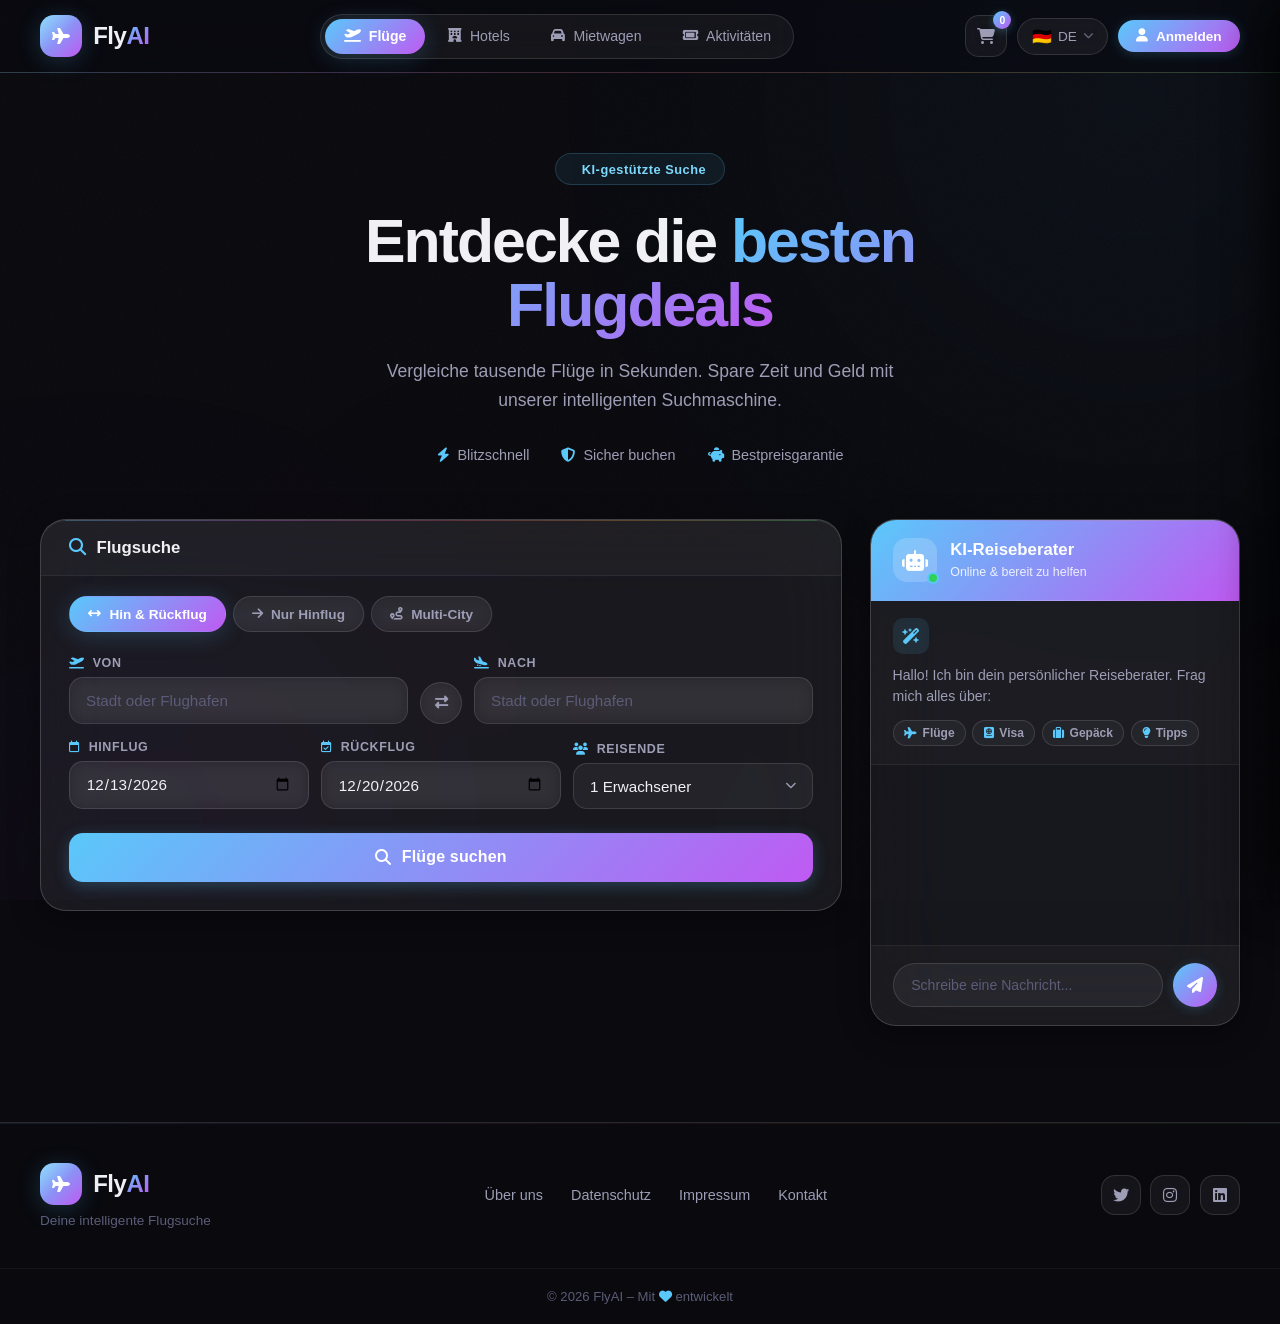
==== commit edb85c25: "Redesign frontend with Apple Liquid Glass design system Replace Aurora Noir theme with iOS 26-inspir" ====
--- a/Frontend/index.html
+++ b/Frontend/index.html
@@ -4,8 +4,8 @@
     <meta charset="UTF-8">
     <meta name="viewport" content="width=device-width, initial-scale=1.0">
     <title>FlyAI - KI-gestützte Flugsuche</title>
-    <link rel="stylesheet" href="style.css?v=7">
-    <link href="https://fonts.googleapis.com/css2?family=Plus+Jakarta+Sans:wght@400;500;600;700;800&display=swap" rel="stylesheet">
+    <link rel="stylesheet" href="style.css?v=9">
+    <link href="https://api.fontshare.com/v2/css?f[]=clash-display@400,500,600,700&f[]=satoshi@400,500,600,700&display=swap" rel="stylesheet">
     <link rel="stylesheet" href="https://cdnjs.cloudflare.com/ajax/libs/font-awesome/6.5.1/css/all.min.css">
 </head>
 <body>
--- a/Frontend/style.css
+++ b/Frontend/style.css
@@ -1,71 +1,123 @@
+/* ================================================================
+   FLYAI — "Apple Liquid Glass" Design System
+   Translucent glass surfaces with prismatic refraction edges,
+   ambient color orbs, and cool blue-purple accent palette.
+   Inspired by iOS 26 / macOS Tahoe liquid-glass aesthetic.
+   Typography: Clash Display + Satoshi (Fontshare)
+   v=9 — Liquid Glass
+   ================================================================ */
+
 /* ========== CSS RESET & VARIABLES ========== */
 :root {
-    /* Colors */
-    --primary: #6366f1;
-    --primary-dark: #4f46e5;
-    --primary-light: #818cf8;
-    --secondary: #ec4899;
-    --accent: #06b6d4;
+    /* Core palette — Apple-inspired cool spectrum */
+    --accent: #5ac8fa;
+    --accent-light: #7dd8fc;
+    --accent-dim: #3aaad6;
+    --accent-purple: #bf5af2;
+    --accent-purple-light: #d68af7;
+    --accent-purple-dim: #9a3dd0;
+    --accent-pink: #ff375f;
+    --accent-warm: #ff9f0a;
+    --accent-green: #30d158;
+
+    /* Backgrounds */
+    --void: #0a0a0f;
+    --deep: #0d0d14;
+    --surface: #12121c;
+    --surface-light: #1a1a28;
+
+    /* Functional */
+    --success: #30d158;
+    --warning: #ff9f0a;
+    --danger: #ff375f;
+    --info: #5ac8fa;
 
     /* Gradients */
-    --gradient-primary: linear-gradient(135deg, #6366f1 0%, #8b5cf6 50%, #ec4899 100%);
-    --gradient-secondary: linear-gradient(135deg, #06b6d4 0%, #6366f1 100%);
-    --gradient-dark: linear-gradient(135deg, #1e1b4b 0%, #312e81 100%);
-
-    /* Backgrounds */
-    --bg-dark: #0f0f23;
-    --bg-card: rgba(255, 255, 255, 0.95);
-    --bg-glass: rgba(255, 255, 255, 0.1);
+    --gradient-glass: linear-gradient(135deg, rgba(255,255,255,0.08) 0%, rgba(255,255,255,0.02) 100%);
+    --gradient-card: linear-gradient(145deg, rgba(255,255,255,0.07) 0%, rgba(255,255,255,0.02) 100%);
+    --gradient-accent: linear-gradient(135deg, #5ac8fa 0%, #bf5af2 100%);
+    --gradient-accent-warm: linear-gradient(135deg, #5ac8fa 0%, #bf5af2 50%, #ff375f 100%);
+    --gradient-hero: linear-gradient(160deg, #0a0a0f 0%, #12121c 40%, #0d0d14 100%);
+    --gradient-cta: linear-gradient(135deg, #5ac8fa 0%, #bf5af2 100%);
+    --gradient-prismatic: linear-gradient(135deg,
+        rgba(90,200,250,0.5) 0%,
+        rgba(191,90,242,0.5) 25%,
+        rgba(255,55,95,0.4) 50%,
+        rgba(255,159,10,0.4) 75%,
+        rgba(48,209,88,0.5) 100%
+    );
+
+    /* Glass */
+    --glass-bg: rgba(255, 255, 255, 0.06);
+    --glass-bg-heavy: rgba(255, 255, 255, 0.08);
+    --glass-border: rgba(255, 255, 255, 0.12);
+    --glass-border-strong: rgba(255, 255, 255, 0.18);
+    --glass-hover: rgba(255, 255, 255, 0.10);
+
+    /* Card surfaces */
+    --card-bg: rgba(18, 18, 28, 0.65);
+    --card-solid: #12121c;
+    --card-light: rgba(18, 18, 28, 0.85);
 
     /* Text */
-    --text-primary: #1e1b4b;
-    --text-secondary: #64748b;
-    --text-muted: #94a3b8;
-    --text-white: #ffffff;
+    --text-white: #f0f0f5;
+    --text-dim: #9d9db5;
+    --text-muted: #5c5c78;
+    --text-dark: #f0f0f5;
+    --text-dark-secondary: #9d9db5;
 
     /* Shadows */
-    --shadow-sm: 0 2px 8px rgba(0, 0, 0, 0.08);
-    --shadow-md: 0 8px 30px rgba(0, 0, 0, 0.12);
-    --shadow-lg: 0 20px 60px rgba(0, 0, 0, 0.15);
-    --shadow-glow: 0 0 40px rgba(99, 102, 241, 0.3);
-
-    /* Borders */
-    --border-light: rgba(255, 255, 255, 0.2);
-    --border-dark: rgba(0, 0, 0, 0.08);
-
-    /* Spacing */
-    --radius-sm: 8px;
-    --radius-md: 12px;
-    --radius-lg: 16px;
-    --radius-xl: 24px;
-    --radius-full: 9999px;
-}
-
-* {
-    margin: 0;
-    padding: 0;
-    box-sizing: border-box;
-}
-
-html {
-    scroll-behavior: smooth;
-}
+    --shadow-sm: 0 2px 10px rgba(0, 0, 0, 0.35);
+    --shadow-md: 0 8px 32px rgba(0, 0, 0, 0.45);
+    --shadow-lg: 0 24px 64px rgba(0, 0, 0, 0.55);
+    --shadow-accent: 0 4px 24px rgba(90, 200, 250, 0.2);
+    --shadow-purple: 0 4px 32px rgba(191, 90, 242, 0.15);
+    --shadow-inset: inset 0 1px 0 rgba(255,255,255,0.08);
+    --shadow-glass: 0 8px 32px rgba(0, 0, 0, 0.3), inset 0 1px 0 rgba(255,255,255,0.08);
+
+    /* Radii */
+    --r-sm: 10px;
+    --r-md: 14px;
+    --r-lg: 18px;
+    --r-xl: 22px;
+    --r-2xl: 26px;
+    --r-full: 9999px;
+
+    /* Transition */
+    --ease: cubic-bezier(0.4, 0, 0.2, 1);
+    --bounce: cubic-bezier(0.34, 1.56, 0.64, 1);
+    --spring: cubic-bezier(0.22, 1, 0.36, 1);
+}
+
+* { margin: 0; padding: 0; box-sizing: border-box; }
+html { scroll-behavior: smooth; }
 
 body {
-    font-family: 'Plus Jakarta Sans', -apple-system, BlinkMacSystemFont, sans-serif;
-    background: var(--bg-dark);
+    font-family: 'Satoshi', 'DM Sans', -apple-system, BlinkMacSystemFont, sans-serif;
+    background: var(--void);
     min-height: 100vh;
-    color: var(--text-primary);
+    color: var(--text-white);
     overflow-x: hidden;
-}
-
-/* ========== ANIMATED BACKGROUND ========== */
+    -webkit-font-smoothing: antialiased;
+    -moz-osx-font-smoothing: grayscale;
+}
+
+/* ========== GRAIN TEXTURE OVERLAY ========== */
+body::before {
+    content: '';
+    position: fixed;
+    top: 0; left: 0;
+    width: 100%; height: 100%;
+    background-image: url("data:image/svg+xml,%3Csvg viewBox='0 0 512 512' xmlns='http://www.w3.org/2000/svg'%3E%3Cfilter id='noise'%3E%3CfeTurbulence type='fractalNoise' baseFrequency='0.75' numOctaves='4' stitchTiles='stitch'/%3E%3C/filter%3E%3Crect width='100%25' height='100%25' filter='url(%23noise)' opacity='0.018'/%3E%3C/svg%3E");
+    pointer-events: none;
+    z-index: 0;
+}
+
+/* ========== AMBIENT ORB BACKGROUND ========== */
 .bg-decoration {
     position: fixed;
-    top: 0;
-    left: 0;
-    width: 100%;
-    height: 100%;
+    top: 0; left: 0;
+    width: 100%; height: 100%;
     pointer-events: none;
     z-index: 0;
     overflow: hidden;
@@ -74,43 +126,37 @@
 .bg-circle {
     position: absolute;
     border-radius: 50%;
-    filter: blur(80px);
-    opacity: 0.6;
-    animation: float 20s ease-in-out infinite;
+    filter: blur(160px);
+    opacity: 0.25;
+    animation: orbFloat 35s ease-in-out infinite;
 }
 
 .bg-circle-1 {
-    width: 600px;
-    height: 600px;
-    background: var(--primary);
-    top: -200px;
-    right: -100px;
-    animation-delay: 0s;
+    width: 900px; height: 900px;
+    background: radial-gradient(circle, rgba(90,200,250,0.3) 0%, transparent 70%);
+    top: -350px; right: -300px;
 }
 
 .bg-circle-2 {
-    width: 500px;
-    height: 500px;
-    background: var(--secondary);
-    bottom: -150px;
-    left: -100px;
-    animation-delay: -7s;
+    width: 700px; height: 700px;
+    background: radial-gradient(circle, rgba(191,90,242,0.25) 0%, transparent 70%);
+    bottom: -300px; left: -250px;
+    animation-delay: -12s;
 }
 
 .bg-circle-3 {
-    width: 400px;
-    height: 400px;
-    background: var(--accent);
-    top: 50%;
-    left: 50%;
-    transform: translate(-50%, -50%);
-    animation-delay: -14s;
-}
-
-@keyframes float {
-    0%, 100% { transform: translate(0, 0) scale(1); }
-    33% { transform: translate(30px, -30px) scale(1.05); }
-    66% { transform: translate(-20px, 20px) scale(0.95); }
+    width: 500px; height: 500px;
+    background: radial-gradient(circle, rgba(255,55,95,0.15) 0%, transparent 70%);
+    top: 45%; left: 20%;
+    animation-delay: -22s;
+}
+
+@keyframes orbFloat {
+    0%, 100% { transform: translate(0, 0) scale(1) rotate(0deg); }
+    20% { transform: translate(60px, -40px) scale(1.08) rotate(2deg); }
+    40% { transform: translate(-40px, 50px) scale(0.93) rotate(-2deg); }
+    60% { transform: translate(30px, -30px) scale(1.05) rotate(1deg); }
+    80% { transform: translate(-50px, 20px) scale(0.97) rotate(-1deg); }
 }
 
 /* ========== HEADER ========== */
@@ -118,146 +164,176 @@
     position: sticky;
     top: 0;
     z-index: 100;
-    background: var(--bg-glass);
-    backdrop-filter: blur(20px);
-    border-bottom: 1px solid var(--border-light);
+    background: rgba(10, 10, 15, 0.55);
+    backdrop-filter: blur(40px) saturate(1.8);
+    -webkit-backdrop-filter: blur(40px) saturate(1.8);
+    border-bottom: 1px solid var(--glass-border);
+}
+
+.header::after {
+    content: '';
+    position: absolute;
+    bottom: -1px; left: 0;
+    width: 100%; height: 1px;
+    background: var(--gradient-prismatic);
+    opacity: 0.3;
 }
 
 .header-content {
     display: flex;
     justify-content: space-between;
     align-items: center;
-    padding: 1rem 2rem;
-    max-width: 1400px;
+    padding: 0.85rem 2.5rem;
+    max-width: 1440px;
     margin: 0 auto;
 }
 
+/* Logo */
 .logo {
     display: flex;
     align-items: center;
-    gap: 0.75rem;
+    gap: 0.7rem;
 }
 
 .logo-icon {
-    width: 42px;
-    height: 42px;
-    background: var(--gradient-primary);
-    border-radius: var(--radius-md);
+    width: 42px; height: 42px;
+    background: var(--gradient-accent);
+    border-radius: var(--r-md);
     display: flex;
     align-items: center;
     justify-content: center;
     color: white;
-    font-size: 1.1rem;
-    box-shadow: var(--shadow-glow);
+    font-size: 1rem;
+    box-shadow: var(--shadow-accent);
+    position: relative;
+    overflow: hidden;
+}
+
+.logo-icon::after {
+    content: '';
+    position: absolute;
+    inset: 0;
+    background: linear-gradient(135deg, rgba(255,255,255,0.35) 0%, transparent 50%);
+    border-radius: inherit;
 }
 
 .logo-text {
+    font-family: 'Clash Display', 'Outfit', sans-serif;
     font-size: 1.5rem;
-    font-weight: 800;
+    font-weight: 700;
     color: var(--text-white);
     letter-spacing: -0.5px;
 }
 
 .logo-highlight {
-    background: var(--gradient-primary);
+    background: var(--gradient-accent);
     -webkit-background-clip: text;
     -webkit-text-fill-color: transparent;
     background-clip: text;
 }
 
+/* Navigation */
 .nav {
     display: flex;
+    gap: 0.3rem;
+    background: rgba(255, 255, 255, 0.05);
+    padding: 4px;
+    border-radius: var(--r-full);
+    border: 1px solid var(--glass-border);
+    backdrop-filter: blur(20px);
+    -webkit-backdrop-filter: blur(20px);
+}
+
+.nav-link {
+    display: flex;
+    align-items: center;
     gap: 0.5rem;
-}
-
-.nav-link {
-    display: flex;
-    align-items: center;
-    gap: 0.5rem;
-    padding: 0.75rem 1.25rem;
-    color: rgba(255, 255, 255, 0.7);
+    padding: 0.6rem 1.15rem;
+    color: var(--text-dim);
     text-decoration: none;
     font-weight: 500;
-    border-radius: var(--radius-full);
-    transition: all 0.3s ease;
-}
-
-.nav-link i {
-    font-size: 0.9rem;
-}
+    font-size: 0.88rem;
+    border-radius: var(--r-full);
+    transition: all 0.3s var(--ease);
+}
+
+.nav-link i { font-size: 0.85rem; }
 
 .nav-link:hover {
-    color: white;
-    background: var(--bg-glass);
+    color: var(--text-white);
+    background: var(--glass-hover);
 }
 
 .nav-link.active {
-    color: white;
-    background: var(--gradient-primary);
-    box-shadow: var(--shadow-glow);
-}
-
+    color: #fff;
+    background: var(--gradient-accent);
+    font-weight: 600;
+    box-shadow: var(--shadow-accent);
+}
+
+/* Header Actions */
 .header-actions {
     display: flex;
-    gap: 0.75rem;
+    gap: 0.6rem;
+    align-items: center;
 }
 
 .btn-lang {
     display: flex;
     align-items: center;
+    gap: 0.4rem;
+    padding: 0.5rem 0.85rem;
+    background: var(--glass-bg);
+    border: 1px solid var(--glass-border);
+    border-radius: var(--r-full);
+    color: var(--text-dim);
+    cursor: pointer;
+    font-weight: 500;
+    font-size: 0.85rem;
+    transition: all 0.3s var(--ease);
+    font-family: inherit;
+    backdrop-filter: blur(12px);
+    -webkit-backdrop-filter: blur(12px);
+}
+
+.btn-lang .flag { font-size: 1rem; }
+.btn-lang i { font-size: 0.65rem; opacity: 0.6; }
+.btn-lang:hover { background: var(--glass-hover); color: var(--text-white); }
+
+.btn-login {
+    display: flex;
+    align-items: center;
     gap: 0.5rem;
-    padding: 0.6rem 1rem;
-    background: var(--bg-glass);
-    border: 1px solid var(--border-light);
-    border-radius: var(--radius-full);
-    color: white;
-    cursor: pointer;
-    font-weight: 500;
-    transition: all 0.3s ease;
-}
-
-.btn-lang .flag {
-    font-size: 1.1rem;
-}
-
-.btn-lang i {
-    font-size: 0.7rem;
-    opacity: 0.7;
-}
-
-.btn-lang:hover {
-    background: rgba(255, 255, 255, 0.15);
-}
-
-.btn-login {
-    display: flex;
-    align-items: center;
-    gap: 0.5rem;
-    padding: 0.6rem 1.25rem;
-    background: var(--text-white);
+    padding: 0.55rem 1.15rem;
+    background: var(--gradient-accent);
     border: none;
-    border-radius: var(--radius-full);
-    color: var(--primary);
+    border-radius: var(--r-full);
+    color: #fff;
     cursor: pointer;
     font-weight: 600;
-    transition: all 0.3s ease;
+    font-size: 0.85rem;
+    transition: all 0.3s var(--ease);
+    font-family: inherit;
+    box-shadow: 0 2px 12px rgba(90, 200, 250, 0.2);
 }
 
 .btn-login:hover {
-    transform: translateY(-2px);
-    box-shadow: 0 8px 25px rgba(255, 255, 255, 0.25);
+    transform: translateY(-1px);
+    box-shadow: 0 6px 24px rgba(90, 200, 250, 0.35);
 }
 
 .mobile-menu-btn {
     display: none;
-    width: 44px;
-    height: 44px;
-    background: var(--bg-glass);
-    border: 1px solid var(--border-light);
-    border-radius: var(--radius-md);
-    color: white;
-    cursor: pointer;
-    font-size: 1.2rem;
+    width: 42px; height: 42px;
+    background: var(--glass-bg);
+    border: 1px solid var(--glass-border);
+    border-radius: var(--r-md);
+    color: var(--text-white);
+    cursor: pointer;
+    font-size: 1.1rem;
+    transition: all 0.3s var(--ease);
+    backdrop-filter: blur(12px);
+    -webkit-backdrop-filter: blur(12px);
 }
 
 /* ========== HERO ========== */
@@ -265,7 +341,7 @@
     position: relative;
     z-index: 1;
     text-align: center;
-    padding: 4rem 2rem 3rem;
+    padding: 5rem 2rem 3.5rem;
 }
 
 .hero-content {
@@ -277,42 +353,46 @@
     display: inline-flex;
     align-items: center;
     gap: 0.5rem;
-    padding: 0.5rem 1rem;
-    background: var(--bg-glass);
-    border: 1px solid var(--border-light);
-    border-radius: var(--radius-full);
-    color: var(--primary-light);
-    font-size: 0.85rem;
+    padding: 0.45rem 1.1rem;
+    background: rgba(90, 200, 250, 0.08);
+    border: 1px solid rgba(90, 200, 250, 0.2);
+    border-radius: var(--r-full);
+    color: var(--accent-light);
+    font-size: 0.8rem;
     font-weight: 600;
     margin-bottom: 1.5rem;
-    backdrop-filter: blur(10px);
-}
-
-.hero-badge i {
-    color: #fbbf24;
-}
+    letter-spacing: 0.04em;
+    backdrop-filter: blur(12px);
+    -webkit-backdrop-filter: blur(12px);
+}
+
+.hero-badge i { color: var(--accent); font-size: 0.85rem; }
 
 .hero h1 {
-    font-size: 3.5rem;
-    font-weight: 800;
-    color: var(--text-white);
-    line-height: 1.1;
-    margin-bottom: 1.25rem;
-    letter-spacing: -1px;
+    font-family: 'Clash Display', 'Outfit', sans-serif;
+    font-size: 3.8rem;
+    font-weight: 700;
+    color: var(--text-white);
+    line-height: 1.06;
+    margin-bottom: 1.2rem;
+    letter-spacing: -2px;
 }
 
 .gradient-text {
-    background: var(--gradient-primary);
+    background: var(--gradient-accent);
     -webkit-background-clip: text;
     -webkit-text-fill-color: transparent;
     background-clip: text;
 }
 
 .hero-sub {
-    font-size: 1.15rem;
-    color: rgba(255, 255, 255, 0.7);
-    line-height: 1.6;
+    font-size: 1.1rem;
+    color: var(--text-dim);
+    line-height: 1.65;
     margin-bottom: 2rem;
+    max-width: 520px;
+    margin-left: auto;
+    margin-right: auto;
 }
 
 .hero-features {
@@ -326,23 +406,21 @@
     display: flex;
     align-items: center;
     gap: 0.5rem;
-    color: rgba(255, 255, 255, 0.8);
+    color: var(--text-dim);
     font-weight: 500;
-}
-
-.hero-feature i {
-    color: var(--accent);
-    font-size: 1rem;
-}
+    font-size: 0.9rem;
+}
+
+.hero-feature i { color: var(--accent); font-size: 0.9rem; }
 
 /* ========== MAIN CONTAINER ========== */
 .main-container {
     position: relative;
     z-index: 1;
     display: flex;
-    gap: 2rem;
-    padding: 0 2rem 4rem;
-    max-width: 1400px;
+    gap: 1.75rem;
+    padding: 0 2.5rem 4rem;
+    max-width: 1440px;
     margin: 0 auto;
 }
 
@@ -352,37 +430,52 @@
     min-width: 0;
 }
 
+/* ========== SEARCH BOX — DARK GLASS ========== */
 .search-box {
-    background: var(--bg-card);
-    border-radius: var(--radius-xl);
+    background: rgba(255, 255, 255, 0.06);
+    border-radius: var(--r-2xl);
     padding: 0;
-    box-shadow: var(--shadow-lg);
+    box-shadow: var(--shadow-glass);
     overflow: visible;
-    border: 1px solid var(--border-dark);
+    border: 1px solid var(--glass-border-strong);
+    backdrop-filter: blur(40px) saturate(1.4);
+    -webkit-backdrop-filter: blur(40px) saturate(1.4);
+    position: relative;
+}
+
+.search-box::before {
+    content: '';
+    position: absolute;
+    top: 0; left: 24px; right: 24px;
+    height: 1px;
+    background: var(--gradient-prismatic);
+    opacity: 0.5;
+    border-radius: 1px;
 }
 
 .search-box-header {
-    padding: 1.25rem 1.75rem;
-    background: linear-gradient(135deg, #f8fafc 0%, #f1f5f9 100%);
-    border-bottom: 1px solid var(--border-dark);
+    padding: 1.1rem 1.75rem;
+    background: rgba(255, 255, 255, 0.03);
+    border-bottom: 1px solid rgba(255, 255, 255, 0.06);
+    border-radius: var(--r-2xl) var(--r-2xl) 0 0;
 }
 
 .search-box-header h2 {
     display: flex;
     align-items: center;
-    gap: 0.75rem;
-    font-size: 1.1rem;
+    gap: 0.65rem;
+    font-family: 'Clash Display', 'Outfit', sans-serif;
+    font-size: 1.05rem;
     font-weight: 700;
-    color: var(--text-primary);
-}
-
-.search-box-header i {
-    color: var(--primary);
-}
-
+    color: var(--text-white);
+}
+
+.search-box-header i { color: var(--accent); }
+
+/* Trip Toggle — Glass Chips */
 .trip-toggle {
     display: flex;
-    gap: 0.5rem;
+    gap: 0.4rem;
     padding: 1.25rem 1.75rem 0;
     flex-wrap: wrap;
 }
@@ -391,32 +484,31 @@
     display: flex;
     align-items: center;
     gap: 0.5rem;
-    padding: 0.7rem 1.25rem;
-    border: 2px solid transparent;
-    background: #f1f5f9;
-    border-radius: var(--radius-full);
+    padding: 0.6rem 1.15rem;
+    border: 1px solid var(--glass-border);
+    background: rgba(255, 255, 255, 0.04);
+    border-radius: var(--r-full);
     cursor: pointer;
     font-weight: 600;
-    font-size: 0.9rem;
-    color: var(--text-secondary);
-    transition: all 0.3s ease;
-}
-
-.trip-option i {
     font-size: 0.85rem;
-}
-
-.trip-option:hover {
-    background: #e2e8f0;
-}
+    color: var(--text-dim);
+    transition: all 0.3s var(--ease);
+    font-family: inherit;
+    backdrop-filter: blur(8px);
+    -webkit-backdrop-filter: blur(8px);
+}
+
+.trip-option i { font-size: 0.8rem; }
+.trip-option:hover { background: rgba(255, 255, 255, 0.08); color: var(--text-white); }
 
 .trip-option.active {
-    background: var(--gradient-primary);
-    color: white;
+    background: var(--gradient-accent);
+    color: #fff;
     border-color: transparent;
-    box-shadow: 0 4px 15px rgba(99, 102, 241, 0.35);
-}
-
+    box-shadow: var(--shadow-accent);
+}
+
+/* Search Fields — Dark Glass Inputs */
 .search-fields {
     padding: 1.5rem 1.75rem;
     display: flex;
@@ -426,7 +518,7 @@
 
 .field-row {
     display: flex;
-    gap: 1rem;
+    gap: 0.75rem;
     align-items: flex-end;
 }
 
@@ -435,189 +527,201 @@
     position: relative;
 }
 
-.field-from,
-.field-to {
-    flex: 2;
-}
+.field-from, .field-to { flex: 2; }
 
 .field-group label {
     display: flex;
     align-items: center;
     gap: 0.5rem;
-    font-size: 0.85rem;
-    color: var(--text-secondary);
-    margin-bottom: 0.5rem;
+    font-size: 0.78rem;
+    color: var(--text-dim);
+    margin-bottom: 0.45rem;
     font-weight: 600;
-}
-
-.field-group label i {
-    color: var(--primary);
-    font-size: 0.8rem;
-}
+    text-transform: uppercase;
+    letter-spacing: 0.05em;
+}
+
+.field-group label i { color: var(--accent); font-size: 0.75rem; }
 
 .field-group input,
 .field-group select {
     width: 100%;
-    padding: 0.9rem 1rem;
-    border: 2px solid #e2e8f0;
-    border-radius: var(--radius-md);
-    font-size: 1rem;
+    padding: 0.85rem 1rem;
+    border: 1px solid var(--glass-border);
+    border-radius: var(--r-md);
+    font-size: 0.95rem;
     font-weight: 500;
-    color: var(--text-primary);
-    background: white;
-    transition: all 0.3s ease;
+    color: var(--text-white);
+    background: rgba(255, 255, 255, 0.05);
+    transition: all 0.3s var(--ease);
     font-family: inherit;
-}
-
-.field-group input::placeholder {
-    color: var(--text-muted);
+    backdrop-filter: blur(8px);
+    -webkit-backdrop-filter: blur(8px);
+}
+
+.field-group input::placeholder { color: var(--text-muted); }
+
+.field-group select option {
+    background: var(--surface);
+    color: var(--text-white);
 }
 
 .field-group input:focus,
 .field-group select:focus {
     outline: none;
-    border-color: var(--primary);
-    box-shadow: 0 0 0 4px rgba(99, 102, 241, 0.1);
-}
-
+    border-color: var(--accent);
+    box-shadow: 0 0 0 3px rgba(90, 200, 250, 0.12);
+    background: rgba(255, 255, 255, 0.08);
+}
+
+/* Swap Button */
 .swap-btn {
-    width: 44px;
-    height: 44px;
-    min-width: 44px;
-    border: 2px solid #e2e8f0;
-    background: white;
+    width: 42px; height: 42px; min-width: 42px;
+    border: 1px solid var(--glass-border);
+    background: rgba(255, 255, 255, 0.05);
     border-radius: 50%;
     cursor: pointer;
-    color: var(--text-secondary);
-    transition: all 0.3s ease;
+    color: var(--text-dim);
+    transition: all 0.3s var(--ease);
     display: flex;
     align-items: center;
     justify-content: center;
-    margin-bottom: 0;
+    backdrop-filter: blur(8px);
+    -webkit-backdrop-filter: blur(8px);
 }
 
 .swap-btn:hover {
-    border-color: var(--primary);
-    color: var(--primary);
-    background: rgba(99, 102, 241, 0.05);
+    border-color: var(--accent);
+    color: var(--accent);
+    background: rgba(90, 200, 250, 0.08);
     transform: rotate(180deg);
 }
 
+/* Search Button — Gradient CTA */
 .search-btn {
     width: calc(100% - 3.5rem);
     margin: 0 1.75rem 1.75rem;
-    padding: 1rem 1.5rem;
-    background: var(--gradient-primary);
-    color: white;
+    padding: 0.95rem 1.5rem;
+    background: var(--gradient-accent);
+    color: #fff;
     border: none;
-    border-radius: var(--radius-md);
-    font-size: 1.05rem;
+    border-radius: var(--r-md);
+    font-size: 1rem;
     font-weight: 700;
     cursor: pointer;
     display: flex;
     align-items: center;
     justify-content: center;
-    gap: 0.75rem;
-    transition: all 0.3s ease;
+    gap: 0.65rem;
+    transition: all 0.3s var(--ease);
     position: relative;
     overflow: hidden;
+    font-family: 'Clash Display', 'Outfit', sans-serif;
+    letter-spacing: 0.01em;
+    box-shadow: 0 4px 16px rgba(90, 200, 250, 0.25);
 }
 
 .search-btn:hover {
     transform: translateY(-2px);
-    box-shadow: 0 12px 35px rgba(99, 102, 241, 0.4);
+    box-shadow: 0 12px 32px rgba(90, 200, 250, 0.4);
 }
 
 .btn-shine {
     position: absolute;
-    top: 0;
-    left: -100%;
-    width: 100%;
-    height: 100%;
-    background: linear-gradient(90deg, transparent, rgba(255,255,255,0.2), transparent);
-    animation: shine 3s infinite;
+    top: 0; left: -100%;
+    width: 100%; height: 100%;
+    background: linear-gradient(90deg, transparent, rgba(255,255,255,0.25), transparent);
+    animation: shine 4s infinite;
 }
 
 @keyframes shine {
     0% { left: -100%; }
-    50%, 100% { left: 100%; }
-}
-
-/* ========== AIRPORT DROPDOWN ========== */
-.airport-dropdown {
+    40%, 100% { left: 100%; }
+}
+
+/* ========== AIRPORT DROPDOWN — DARK GLASS ========== */
+.airport-dropdown, .dropdown {
     position: absolute;
     top: calc(100% + 4px);
-    left: 0;
-    right: 0;
-    background: white;
-    border: 1px solid #e2e8f0;
-    border-radius: var(--radius-md);
+    left: 0; right: 0;
+    background: rgba(18, 18, 28, 0.92);
+    border: 1px solid var(--glass-border-strong);
+    border-radius: var(--r-lg);
     box-shadow: var(--shadow-lg);
     z-index: 1000;
-    max-height: 280px;
+    max-height: 300px;
     overflow-y: auto;
     display: none;
+    backdrop-filter: blur(40px) saturate(1.5);
+    -webkit-backdrop-filter: blur(40px) saturate(1.5);
 }
 
 .dropdown-item {
     display: flex;
     align-items: center;
-    gap: 1rem;
-    padding: 1rem 1.25rem;
-    cursor: pointer;
-    transition: all 0.2s ease;
-    border-bottom: 1px solid #f1f5f9;
-}
-
-.dropdown-item:last-child {
-    border-bottom: none;
-}
+    gap: 0.85rem;
+    padding: 0.85rem 1.15rem;
+    cursor: pointer;
+    transition: all 0.2s var(--ease);
+    border-bottom: 1px solid rgba(255, 255, 255, 0.04);
+}
+
+.dropdown-item:last-child { border-bottom: none; }
 
 .dropdown-item:hover {
-    background: linear-gradient(135deg, #f8fafc 0%, #eef2ff 100%);
+    background: rgba(90, 200, 250, 0.08);
 }
 
 .airport-code {
-    width: 48px;
-    height: 48px;
-    background: var(--gradient-primary);
-    border-radius: var(--radius-sm);
+    width: 46px; height: 46px;
+    background: var(--gradient-accent);
+    border-radius: var(--r-sm);
     display: flex;
     align-items: center;
     justify-content: center;
-    color: white;
+    color: #fff;
     font-weight: 700;
-    font-size: 0.85rem;
-}
-
-.airport-info {
-    flex: 1;
-}
+    font-size: 0.8rem;
+}
+
+.airport-info { flex: 1; }
 
 .airport-city {
     font-weight: 700;
-    color: var(--text-primary);
-    margin-bottom: 0.2rem;
+    color: var(--text-white);
+    margin-bottom: 0.15rem;
 }
 
 .airport-name {
-    font-size: 0.85rem;
-    color: var(--text-secondary);
+    font-size: 0.82rem;
+    color: var(--text-dim);
 }
 
 .airport-country {
-    font-size: 0.8rem;
+    font-size: 0.78rem;
     color: var(--text-muted);
 }
 
 /* ========== LOADING ========== */
-.loading {
+.loading, .loading-indicator {
     text-align: center;
     padding: 3rem;
     margin-top: 1.5rem;
-    background: var(--bg-glass);
-    border-radius: var(--radius-xl);
-    backdrop-filter: blur(10px);
+    background: rgba(255, 255, 255, 0.05);
+    border-radius: var(--r-xl);
+    backdrop-filter: blur(40px);
+    -webkit-backdrop-filter: blur(40px);
+    border: 1px solid var(--glass-border);
+    position: relative;
+}
+
+.loading::before, .loading-indicator::before {
+    content: '';
+    position: absolute;
+    top: 0; left: 20px; right: 20px;
+    height: 1px;
+    background: var(--gradient-prismatic);
+    opacity: 0.3;
 }
 
 .loading-content {
@@ -627,37 +731,36 @@
 }
 
 .plane-animation {
-    font-size: 2.5rem;
-    color: white;
+    font-size: 2.4rem;
+    color: var(--accent);
     animation: flyPlane 2s ease-in-out infinite;
-    margin-bottom: 1.5rem;
+    margin-bottom: 1.25rem;
 }
 
 @keyframes flyPlane {
     0%, 100% { transform: translateX(-20px) translateY(0); }
-    50% { transform: translateX(20px) translateY(-10px); }
-}
-
-.loading p {
-    color: white;
+    50% { transform: translateX(20px) translateY(-8px); }
+}
+
+.loading p, .loading-content p {
+    color: var(--text-dim);
     font-weight: 600;
-    font-size: 1.1rem;
-    margin-bottom: 1.5rem;
+    font-size: 1rem;
+    margin-bottom: 1.25rem;
 }
 
 .loading-bar {
-    width: 200px;
-    height: 4px;
-    background: rgba(255, 255, 255, 0.2);
-    border-radius: var(--radius-full);
+    width: 200px; height: 3px;
+    background: rgba(255, 255, 255, 0.06);
+    border-radius: var(--r-full);
     overflow: hidden;
 }
 
 .loading-progress {
     height: 100%;
     width: 30%;
-    background: var(--gradient-primary);
-    border-radius: var(--radius-full);
+    background: var(--gradient-accent);
+    border-radius: var(--r-full);
     animation: loadingProgress 1.5s ease-in-out infinite;
 }
 
@@ -670,436 +773,507 @@
 .filters {
     display: flex;
     align-items: center;
-    gap: 1rem;
+    gap: 0.75rem;
     margin: 1.5rem 0;
-    padding: 1rem 1.5rem;
-    background: var(--bg-glass);
-    border-radius: var(--radius-lg);
-    backdrop-filter: blur(10px);
+    padding: 0.85rem 1.25rem;
+    background: rgba(255, 255, 255, 0.05);
+    border-radius: var(--r-lg);
+    backdrop-filter: blur(30px);
+    -webkit-backdrop-filter: blur(30px);
+    border: 1px solid var(--glass-border);
     flex-wrap: wrap;
+    position: relative;
+}
+
+.filters::before {
+    content: '';
+    position: absolute;
+    top: 0; left: 16px; right: 16px;
+    height: 1px;
+    background: var(--gradient-prismatic);
+    opacity: 0.2;
 }
 
 .filter-label {
     display: flex;
     align-items: center;
     gap: 0.5rem;
-    color: white;
+    color: var(--text-dim);
     font-weight: 600;
+    font-size: 0.85rem;
 }
 
 .filter-buttons {
     display: flex;
-    gap: 0.5rem;
+    gap: 0.35rem;
 }
 
 .filter-btn {
     display: flex;
     align-items: center;
-    gap: 0.5rem;
-    padding: 0.6rem 1.25rem;
-    border: 2px solid var(--border-light);
+    gap: 0.45rem;
+    padding: 0.5rem 1rem;
+    border: 1px solid var(--glass-border);
     background: transparent;
-    color: white;
-    border-radius: var(--radius-full);
+    color: var(--text-dim);
+    border-radius: var(--r-full);
     cursor: pointer;
     font-weight: 600;
-    font-size: 0.9rem;
-    transition: all 0.3s ease;
-}
-
-.filter-btn i {
-    font-size: 0.85rem;
-}
-
-.filter-btn:hover {
-    background: var(--bg-glass);
-}
+    font-size: 0.82rem;
+    transition: all 0.3s var(--ease);
+    font-family: inherit;
+}
+
+.filter-btn i { font-size: 0.8rem; }
+.filter-btn:hover { background: var(--glass-hover); color: var(--text-white); }
 
 .filter-btn.active {
-    background: white;
-    color: var(--primary);
-    border-color: white;
+    background: var(--gradient-accent);
+    color: #fff;
+    border-color: transparent;
+    box-shadow: var(--shadow-accent);
+    font-weight: 700;
 }
 
 /* ========== RESULTS ========== */
-.results {
+.results, .results-container {
     display: flex;
     flex-direction: column;
-    gap: 1rem;
+    gap: 0.85rem;
     margin-top: 1rem;
 }
 
 .flight-card {
-    background: var(--bg-card);
-    border-radius: var(--radius-lg);
-    padding: 1.5rem;
+    background: rgba(255, 255, 255, 0.05);
+    border-radius: var(--r-lg);
+    padding: 1.35rem 1.5rem;
     display: flex;
     justify-content: space-between;
     align-items: center;
+    box-shadow: var(--shadow-sm);
+    transition: all 0.35s var(--ease);
+    border: 1px solid var(--glass-border);
+    backdrop-filter: blur(30px);
+    -webkit-backdrop-filter: blur(30px);
+    position: relative;
+    overflow: hidden;
+}
+
+.flight-card::before {
+    content: '';
+    position: absolute;
+    top: 0; left: 16px; right: 16px;
+    height: 1px;
+    background: var(--gradient-prismatic);
+    opacity: 0.15;
+    transition: opacity 0.3s var(--ease);
+}
+
+.flight-card:hover {
+    transform: translateY(-3px);
     box-shadow: var(--shadow-md);
-    transition: all 0.3s ease;
-    border: 1px solid transparent;
-}
-
-.flight-card:hover {
-    transform: translateY(-4px);
-    box-shadow: var(--shadow-lg);
-    border-color: var(--primary-light);
-}
-
-.flight-info {
-    flex: 1;
-}
+    border-color: rgba(90, 200, 250, 0.2);
+    background: rgba(255, 255, 255, 0.07);
+}
+
+.flight-card:hover::before {
+    opacity: 0.4;
+}
+
+.flight-info { flex: 1; }
 
 .flight-airline {
     display: flex;
     align-items: center;
-    gap: 0.75rem;
-    margin-bottom: 1rem;
+    gap: 0.7rem;
+    margin-bottom: 0.85rem;
 }
 
 .airline-logo {
-    width: 42px;
-    height: 42px;
-    background: linear-gradient(135deg, #f1f5f9 0%, #e2e8f0 100%);
-    border-radius: var(--radius-sm);
+    width: 40px; height: 40px;
+    background: var(--gradient-accent);
+    border-radius: var(--r-sm);
     display: flex;
     align-items: center;
     justify-content: center;
-    font-size: 1.25rem;
-    color: var(--primary);
+    color: #fff;
+    font-size: 1.1rem;
 }
 
 .airline-name {
     font-weight: 700;
-    color: var(--text-primary);
+    color: var(--text-white);
 }
 
 .flight-number {
+    font-size: 0.82rem;
+    color: var(--text-muted);
+}
+
+.flight-times {
+    display: flex;
+    align-items: center;
+    gap: 1.25rem;
+}
+
+.departure, .arrival { text-align: center; }
+
+.time {
+    font-family: 'Clash Display', 'Outfit', sans-serif;
+    font-size: 1.5rem;
+    font-weight: 700;
+    color: var(--text-white);
+    letter-spacing: -0.5px;
+}
+
+.airport {
+    color: var(--text-dim);
     font-size: 0.85rem;
-    color: var(--text-muted);
-}
-
-.flight-times {
-    display: flex;
-    align-items: center;
-    gap: 1.5rem;
-}
-
-.departure,
-.arrival {
-    text-align: center;
-}
-
-.time {
-    font-size: 1.6rem;
-    font-weight: 800;
-    color: var(--text-primary);
-    letter-spacing: -0.5px;
-}
-
-.airport {
-    color: var(--text-muted);
-    font-size: 0.9rem;
     font-weight: 600;
 }
 
 .flight-line {
     flex: 1;
     text-align: center;
-    padding: 0 1rem;
-    min-width: 120px;
+    padding: 0 0.75rem;
+    min-width: 100px;
 }
 
 .duration {
-    font-size: 0.85rem;
-    color: var(--text-secondary);
+    font-size: 0.8rem;
+    color: var(--text-dim);
     font-weight: 600;
 }
 
 .line {
-    height: 3px;
-    background: var(--gradient-primary);
-    margin: 0.4rem 0;
-    border-radius: var(--radius-full);
+    height: 2px;
+    background: linear-gradient(90deg, var(--accent-dim), var(--accent), var(--accent-purple));
+    margin: 0.35rem 0;
+    border-radius: var(--r-full);
     position: relative;
 }
 
 .line::before {
     content: '';
     position: absolute;
-    right: -4px;
-    top: 50%;
+    right: -3px; top: 50%;
     transform: translateY(-50%);
-    width: 8px;
-    height: 8px;
-    background: var(--secondary);
+    width: 7px; height: 7px;
+    background: var(--accent-purple);
     border-radius: 50%;
+    box-shadow: 0 0 6px rgba(191, 90, 242, 0.4);
 }
 
 .stops {
-    font-size: 0.85rem;
+    font-size: 0.8rem;
     color: var(--text-muted);
     font-weight: 500;
 }
 
 .stops.direct {
-    color: #10b981;
+    color: var(--success);
     font-weight: 600;
 }
 
 .flight-price {
     text-align: right;
-    padding-left: 2rem;
+    padding-left: 1.5rem;
 }
 
 .price {
-    font-size: 2rem;
-    font-weight: 800;
-    background: var(--gradient-primary);
+    font-family: 'Clash Display', 'Outfit', sans-serif;
+    font-size: 1.85rem;
+    font-weight: 700;
+    background: var(--gradient-accent);
     -webkit-background-clip: text;
     -webkit-text-fill-color: transparent;
     background-clip: text;
 }
 
 .price-note {
-    font-size: 0.85rem;
+    font-size: 0.8rem;
     color: var(--text-muted);
-    margin-bottom: 0.75rem;
+    margin-bottom: 0.6rem;
 }
 
 .select-btn {
-    padding: 0.75rem 1.75rem;
-    background: var(--gradient-primary);
-    color: white;
+    padding: 0.65rem 1.4rem;
+    background: var(--gradient-accent);
+    color: #fff;
     border: none;
-    border-radius: var(--radius-md);
+    border-radius: var(--r-md);
     cursor: pointer;
     font-weight: 700;
-    font-size: 0.95rem;
-    transition: all 0.3s ease;
+    font-size: 0.88rem;
+    transition: all 0.3s var(--ease);
+    font-family: inherit;
+    display: flex;
+    align-items: center;
+    gap: 0.4rem;
+    box-shadow: 0 2px 12px rgba(90, 200, 250, 0.2);
 }
 
 .select-btn:hover {
-    transform: scale(1.05);
-    box-shadow: 0 8px 25px rgba(99, 102, 241, 0.35);
-}
-
-/* ========== CHAT SIDEBAR ========== */
+    transform: scale(1.04);
+    box-shadow: 0 6px 24px rgba(90, 200, 250, 0.35);
+}
+
+.select-btn i { font-size: 0.8rem; }
+
+/* ========== CHAT SIDEBAR — GLASS PANEL ========== */
 .chat-sidebar {
-    width: 380px;
-    background: var(--bg-card);
-    border-radius: var(--radius-xl);
-    box-shadow: var(--shadow-lg);
+    width: 370px;
+    background: rgba(255, 255, 255, 0.05);
+    border-radius: var(--r-2xl);
+    box-shadow: var(--shadow-glass);
     display: flex;
     flex-direction: column;
     height: fit-content;
-    max-height: 650px;
+    max-height: 640px;
     position: sticky;
-    top: 100px;
-    border: 1px solid var(--border-dark);
+    top: 90px;
+    align-self: flex-start;
+    border: 1px solid var(--glass-border-strong);
+    backdrop-filter: blur(40px) saturate(1.4);
+    -webkit-backdrop-filter: blur(40px) saturate(1.4);
     overflow: hidden;
 }
 
+.chat-sidebar::before {
+    content: '';
+    position: absolute;
+    top: 0; left: 20px; right: 20px;
+    height: 1px;
+    background: var(--gradient-prismatic);
+    opacity: 0.4;
+    z-index: 2;
+}
+
 .chat-header {
     display: flex;
     align-items: center;
-    gap: 1rem;
-    padding: 1.25rem 1.5rem;
-    background: var(--gradient-primary);
-    color: white;
+    gap: 0.85rem;
+    padding: 1.15rem 1.35rem;
+    background: var(--gradient-accent);
+    color: #fff;
+    position: relative;
+}
+
+.chat-header::after {
+    content: '';
+    position: absolute;
+    bottom: 0; left: 0; right: 0;
+    height: 1px;
+    background: linear-gradient(90deg, transparent, rgba(255,255,255,0.2), transparent);
 }
 
 .chat-header-icon {
     position: relative;
-    width: 48px;
-    height: 48px;
-    background: rgba(255, 255, 255, 0.2);
-    border-radius: var(--radius-md);
+    width: 44px; height: 44px;
+    background: rgba(255, 255, 255, 0.18);
+    border-radius: var(--r-md);
     display: flex;
     align-items: center;
     justify-content: center;
-    font-size: 1.4rem;
+    font-size: 1.3rem;
+    backdrop-filter: blur(8px);
+    -webkit-backdrop-filter: blur(8px);
 }
 
 .online-dot {
     position: absolute;
-    bottom: -2px;
-    right: -2px;
-    width: 14px;
-    height: 14px;
-    background: #10b981;
-    border: 3px solid white;
+    bottom: -2px; right: -2px;
+    width: 12px; height: 12px;
+    background: var(--success);
+    border: 2px solid var(--accent);
     border-radius: 50%;
     animation: pulse 2s infinite;
 }
 
 @keyframes pulse {
-    0%, 100% { transform: scale(1); opacity: 1; }
-    50% { transform: scale(1.1); opacity: 0.8; }
+    0%, 100% { transform: scale(1); }
+    50% { transform: scale(1.15); }
 }
 
 .chat-header-info h3 {
-    font-size: 1.15rem;
+    font-family: 'Clash Display', 'Outfit', sans-serif;
+    font-size: 1.05rem;
     font-weight: 700;
-    margin-bottom: 0.2rem;
+    margin-bottom: 0.1rem;
 }
 
 .chat-status {
-    font-size: 0.85rem;
-    opacity: 0.9;
+    font-size: 0.78rem;
+    opacity: 0.85;
 }
 
 .chat-intro {
-    padding: 1.25rem 1.5rem;
-    background: linear-gradient(135deg, #f8fafc 0%, #eef2ff 100%);
-    border-bottom: 1px solid var(--border-dark);
+    padding: 1.1rem 1.35rem;
+    background: rgba(255, 255, 255, 0.02);
+    border-bottom: 1px solid rgba(255, 255, 255, 0.06);
 }
 
 .intro-icon {
-    width: 40px;
-    height: 40px;
-    background: var(--gradient-secondary);
-    border-radius: var(--radius-md);
+    width: 36px; height: 36px;
+    background: rgba(90, 200, 250, 0.1);
+    border-radius: var(--r-sm);
     display: flex;
     align-items: center;
     justify-content: center;
-    color: white;
-    font-size: 1.1rem;
-    margin-bottom: 0.75rem;
+    color: var(--accent);
+    font-size: 1rem;
+    margin-bottom: 0.65rem;
 }
 
 .chat-intro p {
-    font-size: 0.95rem;
-    color: var(--text-secondary);
+    font-size: 0.88rem;
+    color: var(--text-dim);
     line-height: 1.5;
-    margin-bottom: 1rem;
+    margin-bottom: 0.85rem;
 }
 
 .intro-tags {
     display: flex;
     flex-wrap: wrap;
-    gap: 0.5rem;
+    gap: 0.4rem;
 }
 
 .intro-tag {
     display: flex;
     align-items: center;
-    gap: 0.4rem;
-    padding: 0.4rem 0.75rem;
-    background: white;
-    border-radius: var(--radius-full);
-    font-size: 0.8rem;
+    gap: 0.35rem;
+    padding: 0.3rem 0.65rem;
+    background: rgba(255, 255, 255, 0.04);
+    border-radius: var(--r-full);
+    font-size: 0.75rem;
     font-weight: 600;
-    color: var(--text-secondary);
-    border: 1px solid var(--border-dark);
-}
-
-.intro-tag i {
-    color: var(--primary);
-    font-size: 0.75rem;
-}
-
+    color: var(--text-dim);
+    border: 1px solid var(--glass-border);
+}
+
+.intro-tag i { color: var(--accent); font-size: 0.7rem; }
+
+/* Chat Messages */
 .chat-messages {
     flex: 1;
-    padding: 1.25rem;
+    padding: 1.1rem;
     overflow-y: auto;
-    min-height: 200px;
-    max-height: 300px;
+    min-height: 180px;
+    max-height: 280px;
     display: flex;
     flex-direction: column;
-    gap: 1rem;
+    gap: 0.85rem;
 }
 
 .chat-msg {
-    padding: 1rem 1.25rem;
-    border-radius: var(--radius-lg);
+    padding: 0.85rem 1.1rem;
+    border-radius: var(--r-lg);
     max-width: 90%;
     line-height: 1.5;
-    font-size: 0.95rem;
-    animation: messageIn 0.3s ease;
+    font-size: 0.9rem;
+    animation: messageIn 0.3s var(--ease);
 }
 
 @keyframes messageIn {
-    from { opacity: 0; transform: translateY(10px); }
+    from { opacity: 0; transform: translateY(8px); }
     to { opacity: 1; transform: translateY(0); }
 }
 
 .chat-msg.user {
-    background: var(--gradient-primary);
-    color: white;
+    background: var(--gradient-accent);
+    color: #fff;
     align-self: flex-end;
     border-bottom-right-radius: 4px;
+    font-weight: 500;
+    box-shadow: 0 2px 12px rgba(90, 200, 250, 0.2);
 }
 
 .chat-msg.ai {
-    background: #f1f5f9;
-    color: var(--text-primary);
+    background: rgba(255, 255, 255, 0.06);
+    color: var(--text-white);
     align-self: flex-start;
     border-bottom-left-radius: 4px;
-}
-
+    border: 1px solid var(--glass-border);
+    backdrop-filter: blur(8px);
+    -webkit-backdrop-filter: blur(8px);
+}
+
+/* Chat Input */
 .chat-input-container {
     display: flex;
-    gap: 0.75rem;
-    padding: 1.25rem 1.5rem;
-    border-top: 1px solid var(--border-dark);
-    background: white;
+    gap: 0.65rem;
+    padding: 1.1rem 1.35rem;
+    border-top: 1px solid rgba(255, 255, 255, 0.06);
+    background: rgba(255, 255, 255, 0.02);
 }
 
 #chat-input {
     flex: 1;
-    padding: 0.9rem 1.25rem;
-    border: 2px solid #e2e8f0;
-    border-radius: var(--radius-full);
-    font-size: 0.95rem;
+    padding: 0.8rem 1.1rem;
+    border: 1px solid var(--glass-border);
+    border-radius: var(--r-full);
+    font-size: 0.88rem;
     font-family: inherit;
-    transition: all 0.3s ease;
-}
+    background: rgba(255, 255, 255, 0.05);
+    color: var(--text-white);
+    transition: all 0.3s var(--ease);
+}
+
+#chat-input::placeholder { color: var(--text-muted); }
 
 #chat-input:focus {
     outline: none;
-    border-color: var(--primary);
-    box-shadow: 0 0 0 4px rgba(99, 102, 241, 0.1);
+    border-color: var(--accent);
+    box-shadow: 0 0 0 3px rgba(90, 200, 250, 0.1);
+    background: rgba(255, 255, 255, 0.07);
 }
 
 .chat-send-btn {
-    width: 48px;
-    height: 48px;
-    min-width: 48px;
+    width: 44px; height: 44px; min-width: 44px;
     border: none;
-    background: var(--gradient-primary);
-    color: white;
+    background: var(--gradient-accent);
+    color: #fff;
     border-radius: 50%;
     cursor: pointer;
-    font-size: 1.1rem;
-    transition: all 0.3s ease;
+    font-size: 1rem;
+    transition: all 0.3s var(--ease);
     display: flex;
     align-items: center;
     justify-content: center;
+    box-shadow: 0 2px 12px rgba(90, 200, 250, 0.2);
 }
 
 .chat-send-btn:hover {
-    transform: scale(1.1);
-    box-shadow: var(--shadow-glow);
+    transform: scale(1.08);
+    box-shadow: 0 6px 20px rgba(90, 200, 250, 0.35);
 }
 
 /* ========== FOOTER ========== */
 .footer {
     position: relative;
     z-index: 1;
-    background: rgba(15, 15, 35, 0.8);
-    backdrop-filter: blur(20px);
-    border-top: 1px solid var(--border-light);
+    background: rgba(10, 10, 15, 0.75);
+    backdrop-filter: blur(30px);
+    -webkit-backdrop-filter: blur(30px);
+    border-top: 1px solid var(--glass-border);
     margin-top: 2rem;
 }
 
+.footer::before {
+    content: '';
+    position: absolute;
+    top: 0; left: 0; right: 0;
+    height: 1px;
+    background: var(--gradient-prismatic);
+    opacity: 0.2;
+}
+
 .footer-content {
     display: flex;
     justify-content: space-between;
     align-items: center;
-    padding: 2.5rem 2rem;
-    max-width: 1400px;
+    padding: 2.5rem;
+    max-width: 1440px;
     margin: 0 auto;
     gap: 2rem;
     flex-wrap: wrap;
@@ -1112,250 +1286,154 @@
 }
 
 .footer-brand p {
-    color: rgba(255, 255, 255, 0.6);
-    font-size: 0.9rem;
+    color: var(--text-muted);
+    font-size: 0.85rem;
 }
 
 .footer-links {
     display: flex;
-    gap: 2rem;
+    gap: 1.75rem;
     flex-wrap: wrap;
 }
 
 .footer-links a {
-    color: rgba(255, 255, 255, 0.7);
+    color: var(--text-dim);
     text-decoration: none;
     font-weight: 500;
-    transition: color 0.3s ease;
-}
-
-.footer-links a:hover {
-    color: white;
-}
+    font-size: 0.9rem;
+    transition: color 0.3s var(--ease);
+}
+
+.footer-links a:hover { color: var(--accent-light); }
 
 .footer-social {
     display: flex;
-    gap: 0.75rem;
+    gap: 0.6rem;
 }
 
 .social-link {
-    width: 42px;
-    height: 42px;
-    background: var(--bg-glass);
-    border: 1px solid var(--border-light);
-    border-radius: var(--radius-md);
+    width: 40px; height: 40px;
+    background: rgba(255, 255, 255, 0.05);
+    border: 1px solid var(--glass-border);
+    border-radius: var(--r-md);
     display: flex;
     align-items: center;
     justify-content: center;
-    color: white;
+    color: var(--text-dim);
     text-decoration: none;
-    transition: all 0.3s ease;
+    transition: all 0.3s var(--ease);
+    backdrop-filter: blur(8px);
+    -webkit-backdrop-filter: blur(8px);
 }
 
 .social-link:hover {
-    background: var(--gradient-primary);
-    border-color: transparent;
-    transform: translateY(-3px);
+    background: rgba(90, 200, 250, 0.1);
+    border-color: rgba(90, 200, 250, 0.25);
+    color: var(--accent);
+    transform: translateY(-2px);
 }
 
 .footer-bottom {
     text-align: center;
-    padding: 1.5rem 2rem;
-    border-top: 1px solid var(--border-light);
+    padding: 1.25rem 2rem;
+    border-top: 1px solid rgba(255, 255, 255, 0.05);
 }
 
 .footer-bottom p {
-    color: rgba(255, 255, 255, 0.5);
-    font-size: 0.9rem;
-}
-
-.footer-bottom i {
-    color: var(--secondary);
-}
+    color: var(--text-muted);
+    font-size: 0.82rem;
+}
+
+.footer-bottom i { color: var(--accent); }
 
 /* ========== RESPONSIVE ========== */
 @media (max-width: 1200px) {
-    .main-container {
-        flex-direction: column;
-    }
-
+    .main-container { flex-direction: column; }
     .chat-sidebar {
         width: 100%;
         max-height: none;
         position: relative;
         top: 0;
     }
-
-    .chat-messages {
-        max-height: 350px;
-    }
+    .chat-messages { max-height: 320px; }
 }
 
 @media (max-width: 900px) {
-    .header-content {
-        padding: 1rem;
-    }
-
-    .nav {
-        display: none;
-    }
-
-    .header-actions {
-        display: none;
-    }
-
+    .header-content { padding: 0.85rem 1.25rem; }
+    .nav, .header-actions { display: none; }
     .mobile-menu-btn {
         display: flex;
         align-items: center;
         justify-content: center;
     }
-
-    .hero h1 {
-        font-size: 2.5rem;
-    }
-
-    .hero-features {
-        gap: 1rem;
-    }
-
-    .main-container {
-        padding: 0 1rem 3rem;
-    }
-
-    .field-row {
-        flex-direction: column;
-    }
-
-    .swap-btn {
-        align-self: center;
-        transform: rotate(90deg);
-    }
-
-    .swap-btn:hover {
-        transform: rotate(270deg);
-    }
-
+    .hero h1 { font-size: 2.6rem; }
+    .hero-features { gap: 1rem; }
+    .main-container { padding: 0 1.25rem 3rem; }
+    .field-row { flex-direction: column; }
+    .swap-btn { align-self: center; transform: rotate(90deg); }
+    .swap-btn:hover { transform: rotate(270deg); }
     .flight-card {
         flex-direction: column;
         text-align: center;
-        gap: 1.5rem;
+        gap: 1.25rem;
     }
-
-    .flight-times {
-        flex-direction: column;
-        gap: 1rem;
-    }
-
-    .flight-line {
-        width: 100%;
-        padding: 0;
-    }
-
-    .line {
-        width: 60%;
-        margin: 0.4rem auto;
-    }
-
-    .flight-price {
-        padding-left: 0;
-        text-align: center;
-    }
-
-    .footer-content {
-        flex-direction: column;
-        text-align: center;
-    }
-
-    .footer-links {
-        justify-content: center;
-    }
+    .flight-times { flex-direction: column; gap: 0.85rem; }
+    .flight-line { width: 100%; padding: 0; }
+    .line { width: 60%; margin: 0.35rem auto; }
+    .flight-price { padding-left: 0; text-align: center; }
+    .footer-content { flex-direction: column; text-align: center; }
+    .footer-links { justify-content: center; }
 }
 
 @media (max-width: 600px) {
-    .hero {
-        padding: 2.5rem 1rem 2rem;
-    }
-
-    .hero h1 {
-        font-size: 2rem;
-    }
-
-    .hero-sub {
-        font-size: 1rem;
-    }
-
-    .hero-features {
-        flex-direction: column;
-        align-items: center;
-    }
-
-    .trip-toggle {
-        flex-direction: column;
-    }
-
-    .trip-option {
-        justify-content: center;
-    }
-
-    .filters {
-        flex-direction: column;
-        align-items: stretch;
-    }
-
-    .filter-buttons {
-        justify-content: center;
-    }
-
-    .chat-intro {
-        padding: 1rem;
-    }
-
-    .intro-tags {
-        justify-content: center;
-    }
+    .hero { padding: 3rem 1rem 2rem; }
+    .hero h1 { font-size: 2.1rem; letter-spacing: -1px; }
+    .hero-sub { font-size: 0.95rem; }
+    .hero-features { flex-direction: column; align-items: center; }
+    .trip-toggle { flex-direction: column; }
+    .trip-option { justify-content: center; }
+    .filters { flex-direction: column; align-items: stretch; }
+    .filter-buttons { justify-content: center; }
+    .chat-intro { padding: 0.85rem 1rem; }
+    .intro-tags { justify-content: center; }
 }
 
 /* ========== SCROLLBAR ========== */
-::-webkit-scrollbar {
-    width: 8px;
-}
-
-::-webkit-scrollbar-track {
-    background: #f1f5f9;
-    border-radius: var(--radius-full);
-}
-
+::-webkit-scrollbar { width: 6px; }
+::-webkit-scrollbar-track { background: transparent; }
 ::-webkit-scrollbar-thumb {
-    background: var(--gradient-primary);
-    border-radius: var(--radius-full);
-}
-
-::-webkit-scrollbar-thumb:hover {
-    background: var(--primary-dark);
-}
-
-/* ========== SELECTION ========== */
+    background: rgba(90, 200, 250, 0.3);
+    border-radius: var(--r-full);
+}
+::-webkit-scrollbar-thumb:hover { background: rgba(90, 200, 250, 0.5); }
+
 ::selection {
-    background: var(--primary);
-    color: white;
+    background: rgba(90, 200, 250, 0.25);
+    color: var(--text-white);
 }
 
 /* ========== TOAST NOTIFICATIONS ========== */
 .toast {
     position: fixed;
-    bottom: 30px;
+    bottom: 28px;
     left: 50%;
     transform: translateX(-50%) translateY(100px);
-    background: var(--bg-card);
-    padding: 16px 24px;
-    border-radius: var(--radius-lg);
+    background: rgba(18, 18, 28, 0.9);
+    padding: 14px 22px;
+    border-radius: var(--r-lg);
     box-shadow: var(--shadow-lg);
     display: flex;
     align-items: center;
-    gap: 12px;
+    gap: 10px;
     z-index: 10000;
     opacity: 0;
-    transition: all 0.3s ease;
+    transition: all 0.35s var(--ease);
+    border: 1px solid var(--glass-border);
+    color: var(--text-white);
+    font-size: 0.9rem;
+    font-weight: 500;
+    backdrop-filter: blur(40px) saturate(1.4);
+    -webkit-backdrop-filter: blur(40px) saturate(1.4);
 }
 
 .toast.show {
@@ -1363,279 +1441,270 @@
     opacity: 1;
 }
 
-.toast i {
-    font-size: 1.2rem;
-}
-
-.toast-info i { color: var(--primary); }
-.toast-success i { color: #10b981; }
-.toast-error i { color: #ef4444; }
-
-/* ========== BOOKING MODAL ========== */
+.toast i { font-size: 1.1rem; }
+.toast-info i { color: var(--info); }
+.toast-success i { color: var(--success); }
+.toast-error i { color: var(--danger); }
+
+/* ========== BOOKING MODAL — DARK GLASS ========== */
 .booking-modal {
     position: fixed;
-    top: 0;
-    left: 0;
-    width: 100%;
-    height: 100%;
-    background: rgba(0, 0, 0, 0.7);
-    backdrop-filter: blur(8px);
+    top: 0; left: 0;
+    width: 100%; height: 100%;
+    background: rgba(0, 0, 0, 0.65);
+    backdrop-filter: blur(12px);
+    -webkit-backdrop-filter: blur(12px);
     display: flex;
     align-items: center;
     justify-content: center;
     z-index: 9999;
     opacity: 0;
-    transition: opacity 0.3s ease;
-}
-
-.booking-modal.show {
-    opacity: 1;
-}
+    transition: opacity 0.3s var(--ease);
+}
+
+.booking-modal.show { opacity: 1; }
 
 .modal-content {
-    background: var(--bg-card);
-    border-radius: var(--radius-xl);
-    padding: 32px;
-    max-width: 450px;
+    background: rgba(18, 18, 28, 0.92);
+    border-radius: var(--r-2xl);
+    padding: 2rem;
+    max-width: 430px;
     width: 90%;
     position: relative;
-    transform: scale(0.9);
-    transition: transform 0.3s ease;
-}
-
-.booking-modal.show .modal-content {
-    transform: scale(1);
-}
+    transform: scale(0.92);
+    transition: transform 0.3s var(--ease);
+    border: 1px solid var(--glass-border-strong);
+    backdrop-filter: blur(40px) saturate(1.5);
+    -webkit-backdrop-filter: blur(40px) saturate(1.5);
+    box-shadow: var(--shadow-lg);
+}
+
+.modal-content::before {
+    content: '';
+    position: absolute;
+    top: 0; left: 20px; right: 20px;
+    height: 1px;
+    background: var(--gradient-prismatic);
+    opacity: 0.4;
+    border-radius: 1px;
+}
+
+.booking-modal.show .modal-content { transform: scale(1); }
 
 .modal-close {
     position: absolute;
-    top: 16px;
-    right: 16px;
-    background: none;
-    border: none;
-    font-size: 1.2rem;
-    color: var(--text-secondary);
+    top: 14px; right: 14px;
+    background: rgba(255, 255, 255, 0.06);
+    border: 1px solid var(--glass-border);
+    font-size: 1.1rem;
+    color: var(--text-dim);
     cursor: pointer;
     padding: 8px;
-    border-radius: var(--radius-sm);
-    transition: all 0.2s;
+    border-radius: var(--r-sm);
+    transition: all 0.2s var(--ease);
+    width: 34px; height: 34px;
+    display: flex; align-items: center; justify-content: center;
+    backdrop-filter: blur(8px);
+    -webkit-backdrop-filter: blur(8px);
 }
 
 .modal-close:hover {
-    background: rgba(0, 0, 0, 0.05);
-    color: var(--text-primary);
+    background: rgba(255, 255, 255, 0.1);
+    color: var(--text-white);
 }
 
 .modal-header {
     text-align: center;
-    margin-bottom: 24px;
+    margin-bottom: 1.5rem;
 }
 
 .modal-header i {
-    font-size: 3rem;
-    background: var(--gradient-primary);
+    font-size: 2.5rem;
+    background: var(--gradient-accent);
     -webkit-background-clip: text;
     -webkit-text-fill-color: transparent;
-    margin-bottom: 12px;
+    margin-bottom: 0.75rem;
+    display: block;
 }
 
 .modal-header h2 {
-    font-size: 1.5rem;
-    color: var(--text-primary);
-}
-
-.modal-body {
-    margin-bottom: 24px;
-}
+    font-family: 'Clash Display', 'Outfit', sans-serif;
+    font-size: 1.4rem;
+    color: var(--text-white);
+}
+
+.modal-body { margin-bottom: 1.5rem; }
 
 .modal-flight-info {
-    background: linear-gradient(135deg, #f8fafc, #f1f5f9);
-    border-radius: var(--radius-md);
-    padding: 20px;
-    margin-bottom: 16px;
+    background: rgba(255, 255, 255, 0.04);
+    border-radius: var(--r-md);
+    padding: 1.25rem;
+    margin-bottom: 1rem;
+    border: 1px solid rgba(255, 255, 255, 0.06);
 }
 
 .modal-route {
     display: flex;
     align-items: center;
     justify-content: center;
-    gap: 16px;
-    margin-bottom: 12px;
+    gap: 14px;
+    margin-bottom: 0.75rem;
 }
 
 .modal-airport {
-    font-size: 1.5rem;
+    font-family: 'Clash Display', 'Outfit', sans-serif;
+    font-size: 1.4rem;
     font-weight: 700;
-    color: var(--text-primary);
-}
-
-.modal-route i {
-    color: var(--primary);
-}
+    color: var(--text-white);
+}
+
+.modal-route i { color: var(--accent); }
 
 .modal-details {
     display: flex;
     justify-content: center;
-    gap: 20px;
-    color: var(--text-secondary);
-    font-size: 0.9rem;
+    gap: 18px;
+    color: var(--text-dim);
+    font-size: 0.85rem;
 }
 
 .modal-details span {
     display: flex;
     align-items: center;
-    gap: 6px;
+    gap: 5px;
 }
 
 .modal-price {
     text-align: center;
-    padding: 16px;
-    background: var(--gradient-primary);
-    border-radius: var(--radius-md);
-    color: white;
-}
-
-.price-label {
-    font-size: 0.85rem;
-    opacity: 0.9;
-}
-
-.price-value {
-    font-size: 2rem;
+    padding: 1rem;
+    background: var(--gradient-accent);
+    border-radius: var(--r-md);
+    color: #fff;
+}
+
+.modal-price .price-label {
+    font-size: 0.82rem;
+    opacity: 0.85;
+    color: #fff;
+}
+
+.modal-price .price-value {
+    font-family: 'Clash Display', 'Outfit', sans-serif;
+    font-size: 1.8rem;
     font-weight: 700;
     display: block;
+    color: #fff;
 }
 
 .modal-footer {
     display: flex;
-    gap: 12px;
+    gap: 0.75rem;
 }
 
 .modal-btn {
     flex: 1;
-    padding: 14px 20px;
-    border-radius: var(--radius-md);
+    padding: 0.85rem 1.25rem;
+    border-radius: var(--r-md);
     font-weight: 600;
     cursor: pointer;
-    transition: all 0.2s;
+    transition: all 0.2s var(--ease);
     display: flex;
     align-items: center;
     justify-content: center;
-    gap: 8px;
+    gap: 6px;
     border: none;
+    font-family: inherit;
+    font-size: 0.9rem;
 }
 
 .modal-btn.secondary {
-    background: #f1f5f9;
-    color: var(--text-secondary);
-}
-
-.modal-btn.secondary:hover {
-    background: #e2e8f0;
-}
+    background: rgba(255, 255, 255, 0.06);
+    color: var(--text-dim);
+    border: 1px solid var(--glass-border);
+}
+
+.modal-btn.secondary:hover { background: rgba(255, 255, 255, 0.1); color: var(--text-white); }
 
 .modal-btn.primary {
-    background: var(--gradient-primary);
-    color: white;
+    background: var(--gradient-accent);
+    color: #fff;
 }
 
 .modal-btn.primary:hover {
-    transform: translateY(-2px);
-    box-shadow: var(--shadow-md);
+    transform: translateY(-1px);
+    box-shadow: 0 6px 24px rgba(90, 200, 250, 0.35);
 }
 
 /* ========== ERROR CARD ========== */
 .error-card {
-    background: var(--bg-card);
-    border-radius: var(--radius-xl);
-    padding: 60px 40px;
+    background: rgba(255, 255, 255, 0.05);
+    border-radius: var(--r-xl);
+    padding: 3.5rem 2.5rem;
     text-align: center;
-    box-shadow: var(--shadow-md);
+    box-shadow: var(--shadow-sm);
+    border: 1px solid var(--glass-border);
+    backdrop-filter: blur(30px);
+    -webkit-backdrop-filter: blur(30px);
 }
 
 .error-icon {
-    width: 80px;
-    height: 80px;
-    background: linear-gradient(135deg, #fee2e2, #fecaca);
+    width: 72px; height: 72px;
+    background: rgba(255, 55, 95, 0.1);
     border-radius: 50%;
     display: flex;
     align-items: center;
     justify-content: center;
-    margin: 0 auto 24px;
-}
-
-.error-icon i {
-    font-size: 2rem;
-    color: #ef4444;
-}
+    margin: 0 auto 1.5rem;
+}
+
+.error-icon i { font-size: 1.8rem; color: var(--danger); }
 
 .error-card h3 {
-    font-size: 1.3rem;
-    color: var(--text-primary);
-    margin-bottom: 8px;
+    font-family: 'Clash Display', 'Outfit', sans-serif;
+    font-size: 1.2rem;
+    color: var(--text-white);
+    margin-bottom: 0.5rem;
 }
 
 .error-card p {
-    color: var(--text-secondary);
-    margin-bottom: 24px;
+    color: var(--text-dim);
+    margin-bottom: 1.5rem;
 }
 
 .retry-btn {
-    background: var(--gradient-primary);
-    color: white;
+    background: var(--gradient-accent);
+    color: #fff;
     border: none;
-    padding: 12px 24px;
-    border-radius: var(--radius-md);
+    padding: 0.7rem 1.5rem;
+    border-radius: var(--r-md);
     font-weight: 600;
     cursor: pointer;
     display: inline-flex;
     align-items: center;
-    gap: 8px;
-    transition: all 0.2s;
+    gap: 6px;
+    transition: all 0.2s var(--ease);
+    font-family: inherit;
+    box-shadow: 0 2px 12px rgba(90, 200, 250, 0.2);
 }
 
 .retry-btn:hover {
-    transform: translateY(-2px);
-    box-shadow: var(--shadow-md);
-}
-
-/* ========== IMPROVED FLIGHT CARD ========== */
-.flight-card .airline-logo {
-    width: 40px;
-    height: 40px;
-    background: var(--gradient-primary);
-    border-radius: var(--radius-sm);
-    display: flex;
-    align-items: center;
-    justify-content: center;
-    color: white;
-}
-
-.flight-card .select-btn {
-    display: flex;
-    align-items: center;
-    gap: 6px;
-}
-
-.flight-card .select-btn i {
-    font-size: 0.8rem;
-}
-
-/* ========== PASSENGERS SELECTOR ========== */
-.passengers-selector {
-    position: relative;
-}
+    transform: translateY(-1px);
+    box-shadow: 0 6px 24px rgba(90, 200, 250, 0.35);
+}
+
+/* ========== PASSENGERS SELECTOR — DARK GLASS ========== */
+.passengers-selector { position: relative; }
 
 .passengers-btn {
     width: 100%;
-    padding: 0.9rem 1rem;
-    border: 2px solid #e2e8f0;
-    border-radius: var(--radius-md);
-    font-size: 1rem;
+    padding: 0.85rem 1rem;
+    border: 1px solid var(--glass-border);
+    border-radius: var(--r-md);
+    font-size: 0.95rem;
     font-weight: 500;
-    color: var(--text-primary);
-    background: white;
-    transition: all 0.3s ease;
+    color: var(--text-white);
+    background: rgba(255, 255, 255, 0.05);
+    transition: all 0.3s var(--ease);
     font-family: inherit;
     cursor: pointer;
     display: flex;
@@ -1644,47 +1713,44 @@
     text-align: left;
 }
 
-.passengers-btn:hover {
-    border-color: var(--primary-light);
-}
+.passengers-btn:hover { border-color: var(--accent); }
 
 .passengers-btn:focus {
     outline: none;
-    border-color: var(--primary);
-    box-shadow: 0 0 0 4px rgba(99, 102, 241, 0.1);
+    border-color: var(--accent);
+    box-shadow: 0 0 0 3px rgba(90, 200, 250, 0.12);
 }
 
 .passengers-btn i {
-    font-size: 0.75rem;
-    color: var(--text-secondary);
-    transition: transform 0.3s ease;
-}
-
-.passengers-btn.open i {
-    transform: rotate(180deg);
-}
+    font-size: 0.7rem;
+    color: var(--text-dim);
+    transition: transform 0.3s var(--ease);
+}
+
+.passengers-btn.open i { transform: rotate(180deg); }
 
 .passengers-popup {
     position: absolute;
-    top: calc(100% + 8px);
-    left: 0;
-    right: 0;
-    background: white;
-    border: 1px solid #e2e8f0;
-    border-radius: var(--radius-lg);
+    top: calc(100% + 6px);
+    left: 0; right: 0;
+    background: rgba(18, 18, 28, 0.92);
+    border: 1px solid var(--glass-border-strong);
+    border-radius: var(--r-lg);
     box-shadow: var(--shadow-lg);
     z-index: 1000;
-    padding: 1rem;
+    padding: 0.85rem;
     display: none;
+    backdrop-filter: blur(40px) saturate(1.5);
+    -webkit-backdrop-filter: blur(40px) saturate(1.5);
 }
 
 .passengers-popup.show {
     display: block;
-    animation: popupIn 0.2s ease;
+    animation: popupIn 0.2s var(--ease);
 }
 
 @keyframes popupIn {
-    from { opacity: 0; transform: translateY(-10px); }
+    from { opacity: 0; transform: translateY(-8px); }
     to { opacity: 1; transform: translateY(0); }
 }
 
@@ -1692,328 +1758,335 @@
     display: flex;
     align-items: center;
     justify-content: space-between;
-    padding: 0.75rem 0;
-    border-bottom: 1px solid #f1f5f9;
-}
-
-.passenger-row:last-of-type {
-    border-bottom: none;
-}
-
-.passenger-info {
-    display: flex;
-    flex-direction: column;
-}
+    padding: 0.65rem 0;
+    border-bottom: 1px solid rgba(255, 255, 255, 0.05);
+}
+
+.passenger-row:last-of-type { border-bottom: none; }
+
+.passenger-info { display: flex; flex-direction: column; }
 
 .passenger-type {
     font-weight: 600;
-    color: var(--text-primary);
-    font-size: 0.95rem;
+    color: var(--text-white);
+    font-size: 0.9rem;
 }
 
 .passenger-age {
-    font-size: 0.8rem;
+    font-size: 0.75rem;
     color: var(--text-muted);
 }
 
 .passenger-controls {
     display: flex;
     align-items: center;
-    gap: 0.75rem;
-}
-
-.passenger-controls button {
-    width: 32px;
-    height: 32px;
-    border: 2px solid #e2e8f0;
+    gap: 0.65rem;
+}
+
+.passenger-controls button,
+.passenger-btn-ctrl {
+    width: 30px; height: 30px;
+    border: 1px solid var(--glass-border);
     border-radius: 50%;
-    background: white;
+    background: rgba(255, 255, 255, 0.05);
     cursor: pointer;
     display: flex;
     align-items: center;
     justify-content: center;
-    color: var(--primary);
-    font-size: 0.75rem;
-    transition: all 0.2s ease;
-}
-
-.passenger-controls button i {
-    pointer-events: none;
-}
+    color: var(--accent);
+    font-size: 0.7rem;
+    transition: all 0.2s var(--ease);
+}
+
+.passenger-controls button i { pointer-events: none; }
 
 .passenger-controls button:hover:not(:disabled) {
-    background: var(--primary);
-    border-color: var(--primary);
-    color: white;
+    background: var(--accent);
+    border-color: var(--accent);
+    color: #fff;
 }
 
 .passenger-controls button:disabled {
-    opacity: 0.4;
+    opacity: 0.35;
     cursor: not-allowed;
 }
 
 .passenger-controls span {
-    min-width: 24px;
+    min-width: 22px;
     text-align: center;
     font-weight: 700;
-    font-size: 1.1rem;
-    color: var(--text-primary);
+    font-size: 1.05rem;
+    color: var(--text-white);
 }
 
 .passengers-done-btn {
     width: 100%;
-    margin-top: 1rem;
-    padding: 0.75rem;
-    background: var(--gradient-primary);
-    color: white;
+    margin-top: 0.75rem;
+    padding: 0.65rem;
+    background: var(--gradient-accent);
+    color: #fff;
     border: none;
-    border-radius: var(--radius-md);
+    border-radius: var(--r-md);
     font-weight: 600;
-    font-size: 0.95rem;
-    cursor: pointer;
-    transition: all 0.2s ease;
+    font-size: 0.9rem;
+    cursor: pointer;
+    transition: all 0.2s var(--ease);
+    font-family: inherit;
+    box-shadow: 0 2px 12px rgba(90, 200, 250, 0.2);
 }
 
 .passengers-done-btn:hover {
-    transform: translateY(-2px);
-    box-shadow: 0 4px 15px rgba(99, 102, 241, 0.3);
+    transform: translateY(-1px);
+    box-shadow: 0 6px 20px rgba(90, 200, 250, 0.35);
 }
 
 /* ========== COMING SOON CARD ========== */
 .coming-soon-card {
-    background: var(--bg-card);
-    border-radius: var(--radius-xl);
-    padding: 3rem 2rem;
+    background: rgba(255, 255, 255, 0.05);
+    border-radius: var(--r-xl);
+    padding: 2.5rem 2rem;
     text-align: center;
-    margin-top: 1.5rem;
-    box-shadow: var(--shadow-md);
+    margin-top: 1.25rem;
+    box-shadow: var(--shadow-sm);
+    border: 1px solid var(--glass-border);
+    backdrop-filter: blur(30px);
+    -webkit-backdrop-filter: blur(30px);
+    position: relative;
+}
+
+.coming-soon-card::before {
+    content: '';
+    position: absolute;
+    top: 0; left: 20px; right: 20px;
+    height: 1px;
+    background: var(--gradient-prismatic);
+    opacity: 0.25;
 }
 
 .coming-soon-icon {
-    width: 80px;
-    height: 80px;
-    background: var(--gradient-primary);
+    width: 72px; height: 72px;
+    background: rgba(90, 200, 250, 0.08);
+    border: 1px solid rgba(90, 200, 250, 0.15);
     border-radius: 50%;
     display: flex;
     align-items: center;
     justify-content: center;
-    margin: 0 auto 1.5rem;
-    animation: pulse 2s infinite;
-}
-
-.coming-soon-icon i {
-    font-size: 2rem;
-    color: white;
-}
+    margin: 0 auto 1.25rem;
+    animation: pulse 3s infinite;
+}
+
+.coming-soon-icon i { font-size: 1.7rem; color: var(--accent); }
 
 .coming-soon-card h3 {
-    font-size: 1.4rem;
-    color: var(--text-primary);
-    margin-bottom: 0.75rem;
+    font-family: 'Clash Display', 'Outfit', sans-serif;
+    font-size: 1.25rem;
+    color: var(--text-white);
+    margin-bottom: 0.65rem;
 }
 
 .coming-soon-card p {
-    color: var(--text-secondary);
-    max-width: 400px;
-    margin: 0 auto 1.5rem;
+    color: var(--text-dim);
+    max-width: 380px;
+    margin: 0 auto 1.25rem;
     line-height: 1.6;
+    font-size: 0.9rem;
 }
 
 .coming-soon-features {
     display: flex;
     justify-content: center;
-    gap: 1.5rem;
+    gap: 1.25rem;
     flex-wrap: wrap;
 }
 
 .feature-item {
     display: flex;
     align-items: center;
-    gap: 0.5rem;
-    color: var(--text-secondary);
+    gap: 0.4rem;
+    color: var(--text-dim);
     font-weight: 500;
-}
-
-.feature-item i {
-    color: #10b981;
-    font-size: 0.9rem;
-}
+    font-size: 0.85rem;
+}
+
+.feature-item i { color: var(--success); font-size: 0.8rem; }
 
 /* ========== ACTIVITY CATEGORIES ========== */
-.activity-categories {
-    margin-top: 1.5rem;
-}
+.activity-categories { margin-top: 1.5rem; }
 
 .activity-categories h3 {
-    color: white;
-    font-size: 1.1rem;
-    margin-bottom: 1rem;
-    padding-left: 0.5rem;
+    color: var(--text-white);
+    font-family: 'Clash Display', 'Outfit', sans-serif;
+    font-size: 1.05rem;
+    margin-bottom: 0.85rem;
+    padding-left: 0.25rem;
 }
 
 .category-grid {
     display: grid;
-    grid-template-columns: repeat(auto-fill, minmax(140px, 1fr));
-    gap: 1rem;
+    grid-template-columns: repeat(auto-fill, minmax(130px, 1fr));
+    gap: 0.75rem;
 }
 
 .category-card {
-    background: var(--bg-card);
-    border-radius: var(--radius-lg);
-    padding: 1.25rem;
+    background: rgba(255, 255, 255, 0.05);
+    border-radius: var(--r-lg);
+    padding: 1.1rem;
     text-align: center;
     cursor: pointer;
-    transition: all 0.3s ease;
-    border: 2px solid transparent;
+    transition: all 0.3s var(--ease);
+    border: 1px solid var(--glass-border);
+    backdrop-filter: blur(20px);
+    -webkit-backdrop-filter: blur(20px);
+    position: relative;
+    overflow: hidden;
+}
+
+.category-card::before {
+    content: '';
+    position: absolute;
+    top: 0; left: 10px; right: 10px;
+    height: 1px;
+    background: var(--gradient-prismatic);
+    opacity: 0;
+    transition: opacity 0.3s var(--ease);
 }
 
 .category-card:hover {
-    transform: translateY(-4px);
-    border-color: var(--primary-light);
-    box-shadow: var(--shadow-md);
+    transform: translateY(-3px);
+    border-color: rgba(90, 200, 250, 0.25);
+    box-shadow: 0 8px 24px rgba(90, 200, 250, 0.1);
+}
+
+.category-card:hover::before {
+    opacity: 0.4;
 }
 
 .category-icon {
-    width: 50px;
-    height: 50px;
-    background: linear-gradient(135deg, #eef2ff, #e0e7ff);
-    border-radius: var(--radius-md);
+    width: 46px; height: 46px;
+    background: rgba(90, 200, 250, 0.08);
+    border-radius: var(--r-md);
     display: flex;
     align-items: center;
     justify-content: center;
-    margin: 0 auto 0.75rem;
-}
-
-.category-icon i {
-    font-size: 1.3rem;
-    color: var(--primary);
-}
+    margin: 0 auto 0.65rem;
+}
+
+.category-icon i { font-size: 1.15rem; color: var(--accent); }
 
 .category-card span {
     font-weight: 600;
-    color: var(--text-primary);
-    font-size: 0.9rem;
+    color: var(--text-white);
+    font-size: 0.82rem;
 }
 
 @media (max-width: 600px) {
-    .category-grid {
-        grid-template-columns: repeat(2, 1fr);
-    }
-
-    .coming-soon-features {
-        flex-direction: column;
-        align-items: center;
-    }
-}
-
-/* ========== WARENKORB BUTTON ========== */
+    .category-grid { grid-template-columns: repeat(2, 1fr); }
+    .coming-soon-features { flex-direction: column; align-items: center; }
+}
+
+/* ========== CART BUTTON ========== */
 .btn-cart {
     position: relative;
     display: flex;
     align-items: center;
     justify-content: center;
-    width: 44px;
-    height: 44px;
-    background: var(--bg-glass);
-    border: 1px solid var(--border-light);
-    border-radius: var(--radius-md);
-    color: white;
-    cursor: pointer;
-    font-size: 1.1rem;
-    transition: all 0.3s ease;
+    width: 42px; height: 42px;
+    background: rgba(255, 255, 255, 0.05);
+    border: 1px solid var(--glass-border);
+    border-radius: var(--r-md);
+    color: var(--text-dim);
+    cursor: pointer;
+    font-size: 1rem;
+    transition: all 0.3s var(--ease);
+    backdrop-filter: blur(12px);
+    -webkit-backdrop-filter: blur(12px);
 }
 
 .btn-cart:hover {
-    background: rgba(255, 255, 255, 0.15);
-    transform: scale(1.05);
+    background: var(--glass-hover);
+    color: var(--accent);
 }
 
 .cart-badge {
     position: absolute;
-    top: -6px;
-    right: -6px;
-    min-width: 20px;
-    height: 20px;
-    background: var(--secondary);
-    color: white;
-    font-size: 0.7rem;
+    top: -5px; right: -5px;
+    min-width: 18px; height: 18px;
+    background: var(--gradient-accent);
+    color: #fff;
+    font-size: 0.65rem;
     font-weight: 700;
     border-radius: 50%;
     display: flex;
     align-items: center;
     justify-content: center;
-    padding: 0 4px;
-}
-
-/* ========== WARENKORB SIDEBAR ========== */
+    padding: 0 3px;
+    box-shadow: 0 2px 8px rgba(90, 200, 250, 0.3);
+}
+
+/* ========== CART SIDEBAR — GLASS PANEL ========== */
 .cart-sidebar {
     position: fixed;
-    top: 0;
-    right: -400px;
-    width: 400px;
-    height: 100vh;
-    background: var(--bg-card);
-    box-shadow: -10px 0 40px rgba(0, 0, 0, 0.3);
+    top: 0; right: -400px;
+    width: 400px; height: 100vh;
+    background: rgba(13, 13, 20, 0.92);
+    box-shadow: -12px 0 48px rgba(0, 0, 0, 0.5);
     z-index: 10001;
     display: flex;
     flex-direction: column;
-    transition: right 0.3s ease;
-}
-
-.cart-sidebar.open {
-    right: 0;
-}
+    transition: right 0.35s var(--ease);
+    border-left: 1px solid var(--glass-border-strong);
+    backdrop-filter: blur(40px) saturate(1.5);
+    -webkit-backdrop-filter: blur(40px) saturate(1.5);
+}
+
+.cart-sidebar.open { right: 0; }
 
 .cart-overlay {
     position: fixed;
-    top: 0;
-    left: 0;
-    width: 100%;
-    height: 100%;
+    top: 0; left: 0;
+    width: 100%; height: 100%;
     background: rgba(0, 0, 0, 0.5);
     z-index: 10000;
     opacity: 0;
     visibility: hidden;
-    transition: all 0.3s ease;
-}
-
-.cart-overlay.show {
-    opacity: 1;
-    visibility: visible;
-}
+    transition: all 0.3s var(--ease);
+    backdrop-filter: blur(4px);
+    -webkit-backdrop-filter: blur(4px);
+}
+
+.cart-overlay.show { opacity: 1; visibility: visible; }
 
 .cart-sidebar-header {
     display: flex;
     justify-content: space-between;
     align-items: center;
-    padding: 1.25rem 1.5rem;
-    background: var(--gradient-primary);
-    color: white;
+    padding: 1.1rem 1.35rem;
+    background: var(--gradient-accent);
+    color: #fff;
 }
 
 .cart-sidebar-header h3 {
     display: flex;
     align-items: center;
-    gap: 0.75rem;
-    font-size: 1.1rem;
+    gap: 0.65rem;
+    font-family: 'Clash Display', 'Outfit', sans-serif;
+    font-size: 1.05rem;
     margin: 0;
 }
 
 .cart-close-btn {
-    width: 36px;
-    height: 36px;
-    background: rgba(255, 255, 255, 0.2);
+    width: 34px; height: 34px;
+    background: rgba(255, 255, 255, 0.18);
     border: none;
-    border-radius: var(--radius-sm);
-    color: white;
-    cursor: pointer;
-    font-size: 1rem;
-    transition: all 0.2s ease;
-}
-
-.cart-close-btn:hover {
-    background: rgba(255, 255, 255, 0.3);
-}
+    border-radius: var(--r-sm);
+    color: #fff;
+    cursor: pointer;
+    font-size: 0.95rem;
+    transition: all 0.2s var(--ease);
+    display: flex; align-items: center; justify-content: center;
+}
+
+.cart-close-btn:hover { background: rgba(255, 255, 255, 0.28); }
 
 .cart-items {
     flex: 1;
@@ -2028,535 +2101,530 @@
     justify-content: center;
     padding: 3rem 1rem;
     text-align: center;
-    color: var(--text-secondary);
+    color: var(--text-dim);
 }
 
 .cart-empty i {
-    font-size: 3rem;
+    font-size: 2.5rem;
     color: var(--text-muted);
-    margin-bottom: 1rem;
+    margin-bottom: 0.85rem;
 }
 
 .cart-empty p {
-    font-size: 1.1rem;
+    font-size: 1rem;
     font-weight: 600;
-    margin-bottom: 0.5rem;
-    color: var(--text-primary);
-}
-
-.cart-empty span {
-    font-size: 0.9rem;
-}
+    margin-bottom: 0.35rem;
+    color: var(--text-white);
+}
+
+.cart-empty span { font-size: 0.85rem; }
 
 .cart-item {
-    background: #f8fafc;
-    border-radius: var(--radius-md);
-    padding: 1rem;
-    margin-bottom: 0.75rem;
-    border: 1px solid #e2e8f0;
+    background: rgba(255, 255, 255, 0.04);
+    border-radius: var(--r-md);
+    padding: 0.85rem;
+    margin-bottom: 0.65rem;
+    border: 1px solid var(--glass-border);
+    transition: all 0.3s var(--ease);
+}
+
+.cart-item:hover {
+    background: rgba(255, 255, 255, 0.06);
+    border-color: rgba(90, 200, 250, 0.15);
 }
 
 .cart-item-header {
     display: flex;
     justify-content: space-between;
     align-items: flex-start;
-    margin-bottom: 0.5rem;
+    margin-bottom: 0.35rem;
 }
 
 .cart-item-type {
     display: flex;
     align-items: center;
-    gap: 0.5rem;
-    font-size: 0.75rem;
+    gap: 0.4rem;
+    font-size: 0.7rem;
     font-weight: 600;
     text-transform: uppercase;
-    color: var(--primary);
-}
-
-.cart-item-type.flight i { color: var(--primary); }
-.cart-item-type.hotel i { color: #10b981; }
-.cart-item-type.activity i { color: #f59e0b; }
+    letter-spacing: 0.05em;
+    color: var(--accent);
+}
+
+.cart-item-type.flight i { color: var(--accent); }
+.cart-item-type.hotel i { color: var(--success); }
+.cart-item-type.activity i { color: var(--warning); }
 
 .cart-item-remove {
     background: none;
     border: none;
     color: var(--text-muted);
     cursor: pointer;
-    padding: 4px;
-    font-size: 0.9rem;
-    transition: color 0.2s;
-}
-
-.cart-item-remove:hover {
-    color: #ef4444;
-}
+    padding: 3px;
+    font-size: 0.85rem;
+    transition: color 0.2s var(--ease);
+}
+
+.cart-item-remove:hover { color: var(--danger); }
 
 .cart-item-title {
     font-weight: 700;
-    color: var(--text-primary);
-    margin-bottom: 0.25rem;
+    color: var(--text-white);
+    margin-bottom: 0.2rem;
+    font-size: 0.92rem;
 }
 
 .cart-item-details {
-    font-size: 0.85rem;
-    color: var(--text-secondary);
-    margin-bottom: 0.5rem;
+    font-size: 0.8rem;
+    color: var(--text-dim);
+    margin-bottom: 0.35rem;
 }
 
 .cart-item-price {
-    font-size: 1.1rem;
+    font-size: 1rem;
     font-weight: 700;
-    color: var(--primary);
+    color: var(--accent);
 }
 
 .cart-footer {
-    padding: 1.25rem 1.5rem;
-    border-top: 1px solid #e2e8f0;
-    background: #f8fafc;
+    padding: 1.1rem 1.35rem;
+    border-top: 1px solid rgba(255, 255, 255, 0.06);
+    background: rgba(255, 255, 255, 0.02);
 }
 
 .cart-total {
     display: flex;
     justify-content: space-between;
     align-items: center;
-    margin-bottom: 1rem;
-    font-size: 1.1rem;
+    margin-bottom: 0.85rem;
+    font-size: 1rem;
 }
 
 .cart-total span:first-child {
-    color: var(--text-secondary);
+    color: var(--text-dim);
     font-weight: 500;
 }
 
 .cart-total span:last-child {
-    font-weight: 800;
-    font-size: 1.3rem;
-    color: var(--text-primary);
+    font-family: 'Clash Display', 'Outfit', sans-serif;
+    font-weight: 700;
+    font-size: 1.2rem;
+    color: var(--text-white);
 }
 
 .cart-checkout-btn {
     width: 100%;
-    padding: 1rem;
-    background: var(--gradient-primary);
-    color: white;
+    padding: 0.85rem;
+    background: var(--gradient-accent);
+    color: #fff;
     border: none;
-    border-radius: var(--radius-md);
+    border-radius: var(--r-md);
     font-weight: 700;
-    font-size: 1rem;
+    font-size: 0.95rem;
     cursor: pointer;
     display: flex;
     align-items: center;
     justify-content: center;
     gap: 0.5rem;
-    transition: all 0.3s ease;
+    transition: all 0.3s var(--ease);
+    font-family: inherit;
+    box-shadow: 0 2px 12px rgba(90, 200, 250, 0.2);
 }
 
 .cart-checkout-btn:hover {
-    transform: translateY(-2px);
-    box-shadow: var(--shadow-glow);
-}
-
-/* ========== VISA WARNUNG IM CHAT ========== */
+    transform: translateY(-1px);
+    box-shadow: 0 6px 24px rgba(90, 200, 250, 0.35);
+}
+
+/* ========== VISA / TRAVEL WARNINGS IN CHAT ========== */
 .chat-msg.visa-info {
-    background: linear-gradient(135deg, #dbeafe, #bfdbfe);
-    border: 1px solid #3b82f6;
-    color: #1e40af;
+    background: rgba(90, 200, 250, 0.1);
+    border: 1px solid rgba(90, 200, 250, 0.25);
+    color: var(--accent-light);
 }
 
 .chat-msg.visa-warning {
-    background: linear-gradient(135deg, #fef3c7, #fde68a);
-    border: 1px solid #f59e0b;
-    color: #92400e;
+    background: rgba(255, 159, 10, 0.1);
+    border: 1px solid rgba(255, 159, 10, 0.25);
+    color: #ffcc66;
 }
 
 .chat-msg.visa-critical {
-    background: linear-gradient(135deg, #fee2e2, #fecaca);
-    border: 1px solid #ef4444;
-    color: #991b1b;
+    background: rgba(255, 55, 95, 0.1);
+    border: 1px solid rgba(255, 55, 95, 0.25);
+    color: #ff8aa0;
+}
+
+.chat-msg.travel-info {
+    background: rgba(48, 209, 88, 0.1);
+    border: 1px solid rgba(48, 209, 88, 0.25);
+    color: #7be09a;
 }
 
 /* ========== RESPONSIVE CART ========== */
 @media (max-width: 500px) {
-    .cart-sidebar {
-        width: 100%;
-        right: -100%;
-    }
-
-    .btn-cart {
-        width: 40px;
-        height: 40px;
-    }
+    .cart-sidebar { width: 100%; right: -100%; }
+    .btn-cart { width: 38px; height: 38px; }
 }
 
 /* ========== CHAT LINKS ========== */
 .chat-link {
-    color: var(--primary);
+    color: var(--accent-light);
     text-decoration: underline;
     word-break: break-all;
     font-weight: 600;
 }
 
-.chat-link:hover {
-    color: var(--primary-dark);
-}
-
-.chat-msg.visa-info .chat-link,
-.chat-msg.visa-warning .chat-link {
-    color: #1e40af;
-}
-
-.chat-msg.visa-critical .chat-link {
-    color: #991b1b;
-}
-
-/* Travel Info Box */
-.chat-msg.travel-info {
-    background: linear-gradient(135deg, #f0fdf4, #dcfce7);
-    border: 1px solid #22c55e;
-    color: #166534;
-}
-
-/* ========== MOBILE MENU ========== */
+.chat-link:hover { color: var(--accent); }
+
+.chat-msg.visa-info .chat-link { color: var(--accent-light); }
+.chat-msg.visa-warning .chat-link { color: #ffcc66; }
+.chat-msg.visa-critical .chat-link { color: #ff8aa0; }
+
+/* ========== MOBILE MENU — GLASS PANEL ========== */
 .mobile-nav-overlay {
     position: fixed;
-    top: 0;
-    left: 0;
-    width: 100%;
-    height: 100%;
+    top: 0; left: 0;
+    width: 100%; height: 100%;
     background: rgba(0, 0, 0, 0.5);
     z-index: 9998;
     opacity: 0;
     visibility: hidden;
-    transition: all 0.3s ease;
-}
-
-.mobile-nav-overlay.active {
-    opacity: 1;
-    visibility: visible;
-}
+    transition: all 0.3s var(--ease);
+    backdrop-filter: blur(4px);
+    -webkit-backdrop-filter: blur(4px);
+}
+
+.mobile-nav-overlay.active { opacity: 1; visibility: visible; }
 
 .mobile-nav {
     position: fixed;
-    top: 0;
-    right: -300px;
-    width: 300px;
-    height: 100%;
-    background: linear-gradient(180deg, #1a1a2e 0%, #16213e 100%);
+    top: 0; right: -300px;
+    width: 300px; height: 100%;
+    background: rgba(13, 13, 20, 0.92);
     z-index: 9999;
-    transition: all 0.3s ease;
+    transition: all 0.35s var(--ease);
     display: flex;
     flex-direction: column;
-    box-shadow: -10px 0 30px rgba(0, 0, 0, 0.3);
-}
-
-.mobile-nav.active {
-    right: 0;
-}
+    box-shadow: -12px 0 40px rgba(0, 0, 0, 0.4);
+    border-left: 1px solid var(--glass-border-strong);
+    backdrop-filter: blur(40px) saturate(1.5);
+    -webkit-backdrop-filter: blur(40px) saturate(1.5);
+}
+
+.mobile-nav.active { right: 0; }
 
 .mobile-nav-header {
     display: flex;
     justify-content: space-between;
     align-items: center;
-    padding: 20px;
-    border-bottom: 1px solid rgba(255, 255, 255, 0.1);
+    padding: 1.25rem;
+    border-bottom: 1px solid rgba(255, 255, 255, 0.06);
 }
 
 .mobile-nav-header .logo {
     display: flex;
     align-items: center;
-    gap: 10px;
+    gap: 0.6rem;
 }
 
 .mobile-nav-close {
-    width: 40px;
-    height: 40px;
-    background: rgba(255, 255, 255, 0.1);
-    border: none;
-    border-radius: 10px;
-    color: white;
-    cursor: pointer;
-    font-size: 1.2rem;
-    transition: all 0.3s ease;
+    width: 38px; height: 38px;
+    background: rgba(255, 255, 255, 0.05);
+    border: 1px solid var(--glass-border);
+    border-radius: var(--r-md);
+    color: var(--text-white);
+    cursor: pointer;
+    font-size: 1.1rem;
+    transition: all 0.3s var(--ease);
+    display: flex; align-items: center; justify-content: center;
 }
 
 .mobile-nav-close:hover {
-    background: rgba(255, 255, 255, 0.2);
+    background: var(--glass-hover);
     transform: rotate(90deg);
 }
 
 .mobile-nav-links {
     flex: 1;
-    padding: 20px;
+    padding: 1.25rem;
     overflow-y: auto;
 }
 
 .mobile-nav-link {
     display: flex;
     align-items: center;
-    gap: 15px;
-    padding: 16px 20px;
-    color: rgba(255, 255, 255, 0.8);
+    gap: 0.85rem;
+    padding: 0.9rem 1.15rem;
+    color: var(--text-dim);
     text-decoration: none;
-    border-radius: 12px;
-    margin-bottom: 8px;
-    transition: all 0.3s ease;
+    border-radius: var(--r-md);
+    margin-bottom: 0.35rem;
+    transition: all 0.3s var(--ease);
     font-weight: 500;
 }
 
 .mobile-nav-link:hover, .mobile-nav-link.active {
-    background: var(--gradient-primary);
-    color: white;
-    transform: translateX(5px);
-}
-
-.mobile-nav-link i {
-    width: 24px;
-    font-size: 1.1rem;
-}
+    background: rgba(90, 200, 250, 0.1);
+    color: var(--accent-light);
+    transform: translateX(3px);
+}
+
+.mobile-nav-link i { width: 22px; font-size: 1rem; }
 
 .mobile-nav-footer {
-    padding: 20px;
-    border-top: 1px solid rgba(255, 255, 255, 0.1);
+    padding: 1.25rem;
+    border-top: 1px solid rgba(255, 255, 255, 0.06);
 }
 
 .mobile-nav-footer .btn-login {
     width: 100%;
     justify-content: center;
-    padding: 14px 20px;
+    padding: 0.85rem;
 }
 
 .mobile-lang-switch {
     display: flex;
-    gap: 10px;
-    margin-top: 15px;
+    gap: 0.6rem;
+    margin-top: 0.85rem;
 }
 
 .mobile-lang-btn {
     flex: 1;
-    padding: 12px;
-    background: rgba(255, 255, 255, 0.1);
-    border: 1px solid rgba(255, 255, 255, 0.2);
-    border-radius: 10px;
-    color: white;
-    cursor: pointer;
-    font-size: 0.9rem;
-    transition: all 0.3s ease;
+    padding: 0.7rem;
+    background: rgba(255, 255, 255, 0.04);
+    border: 1px solid var(--glass-border);
+    border-radius: var(--r-md);
+    color: var(--text-dim);
+    cursor: pointer;
+    font-size: 0.85rem;
+    font-family: inherit;
+    transition: all 0.3s var(--ease);
 }
 
 .mobile-lang-btn:hover, .mobile-lang-btn.active {
-    background: var(--primary);
-    border-color: var(--primary);
-}
-
-/* Hamburger Animation */
-.mobile-menu-btn.active i::before {
-    content: "\f00d";
-}
+    background: rgba(90, 200, 250, 0.1);
+    border-color: rgba(90, 200, 250, 0.25);
+    color: var(--accent-light);
+}
+
+.mobile-menu-btn.active i::before { content: "\f00d"; }
 
 @media (max-width: 900px) {
-    .mobile-nav {
-        width: 280px;
-        right: -280px;
-    }
-}
-
-/* ========== LOGIN MODAL ========== */
+    .mobile-nav { width: 280px; right: -280px; }
+}
+
+/* ========== LOGIN MODAL — DARK GLASS ========== */
 .login-modal {
     position: fixed;
-    top: 0;
-    left: 0;
-    width: 100%;
-    height: 100%;
+    top: 0; left: 0;
+    width: 100%; height: 100%;
     z-index: 10000;
     display: flex;
     align-items: center;
     justify-content: center;
     opacity: 0;
     visibility: hidden;
-    transition: all 0.3s ease;
-}
-
-.login-modal.active {
-    opacity: 1;
-    visibility: visible;
-}
+    transition: all 0.3s var(--ease);
+}
+
+.login-modal.active { opacity: 1; visibility: visible; }
 
 .login-modal-overlay {
     position: absolute;
-    top: 0;
-    left: 0;
-    width: 100%;
-    height: 100%;
+    top: 0; left: 0;
+    width: 100%; height: 100%;
     background: rgba(0, 0, 0, 0.6);
-    backdrop-filter: blur(5px);
+    backdrop-filter: blur(12px);
+    -webkit-backdrop-filter: blur(12px);
 }
 
 .login-modal-content {
     position: relative;
-    background: white;
-    border-radius: 24px;
-    padding: 40px;
+    background: rgba(18, 18, 28, 0.92);
+    border-radius: var(--r-2xl);
+    padding: 2.5rem;
     width: 90%;
-    max-width: 420px;
+    max-width: 410px;
     max-height: 90vh;
     overflow-y: auto;
-    box-shadow: 0 25px 80px rgba(0, 0, 0, 0.3);
-    transform: translateY(30px);
-    transition: transform 0.3s ease;
-}
-
-.login-modal.active .login-modal-content {
-    transform: translateY(0);
-}
+    box-shadow: 0 32px 80px rgba(0, 0, 0, 0.5);
+    transform: translateY(24px);
+    transition: transform 0.3s var(--ease);
+    border: 1px solid var(--glass-border-strong);
+    backdrop-filter: blur(40px) saturate(1.5);
+    -webkit-backdrop-filter: blur(40px) saturate(1.5);
+}
+
+.login-modal-content::before {
+    content: '';
+    position: absolute;
+    top: 0; left: 20px; right: 20px;
+    height: 1px;
+    background: var(--gradient-prismatic);
+    opacity: 0.4;
+}
+
+.login-modal.active .login-modal-content { transform: translateY(0); }
 
 .login-modal-close {
     position: absolute;
-    top: 16px;
-    right: 16px;
-    width: 36px;
-    height: 36px;
-    background: #f1f5f9;
-    border: none;
-    border-radius: 10px;
-    cursor: pointer;
-    font-size: 1rem;
-    color: #64748b;
-    transition: all 0.3s ease;
-}
-
-.login-modal-close:hover {
-    background: #e2e8f0;
-    color: #1a1a2e;
-}
+    top: 14px; right: 14px;
+    width: 34px; height: 34px;
+    background: rgba(255, 255, 255, 0.06);
+    border: 1px solid var(--glass-border);
+    border-radius: var(--r-sm);
+    cursor: pointer;
+    font-size: 0.95rem;
+    color: var(--text-dim);
+    transition: all 0.3s var(--ease);
+    display: flex; align-items: center; justify-content: center;
+}
+
+.login-modal-close:hover { background: rgba(255, 255, 255, 0.1); color: var(--text-white); }
 
 .login-modal-header {
     text-align: center;
-    margin-bottom: 24px;
+    margin-bottom: 1.5rem;
 }
 
 .login-modal-header h2 {
-    font-size: 1.5rem;
-    color: #1a1a2e;
-    margin-bottom: 8px;
+    font-family: 'Clash Display', 'Outfit', sans-serif;
+    font-size: 1.4rem;
+    color: var(--text-white);
+    margin-bottom: 0.35rem;
 }
 
 .login-modal-header p {
-    color: #64748b;
-    font-size: 0.9rem;
+    color: var(--text-dim);
+    font-size: 0.88rem;
 }
 
 .login-tabs {
     display: flex;
-    background: #f1f5f9;
-    border-radius: 12px;
-    padding: 4px;
-    margin-bottom: 24px;
+    background: rgba(255, 255, 255, 0.04);
+    border-radius: var(--r-md);
+    padding: 3px;
+    margin-bottom: 1.5rem;
+    border: 1px solid var(--glass-border);
 }
 
 .login-tab {
     flex: 1;
-    padding: 12px;
+    padding: 0.7rem;
     border: none;
     background: transparent;
-    border-radius: 10px;
+    border-radius: 11px;
     font-weight: 600;
     cursor: pointer;
-    transition: all 0.3s ease;
-    color: #64748b;
+    transition: all 0.3s var(--ease);
+    color: var(--text-dim);
+    font-family: inherit;
+    font-size: 0.9rem;
 }
 
 .login-tab.active {
-    background: white;
-    color: var(--primary);
-    box-shadow: 0 2px 8px rgba(0, 0, 0, 0.1);
-}
-
-.login-field {
-    margin-bottom: 16px;
-}
+    background: var(--gradient-accent);
+    color: #fff;
+    box-shadow: 0 2px 10px rgba(90, 200, 250, 0.25);
+}
+
+.login-field { margin-bottom: 1rem; }
 
 .login-field label {
     display: block;
-    font-size: 0.85rem;
+    font-size: 0.8rem;
     font-weight: 600;
-    color: #374151;
-    margin-bottom: 8px;
+    color: var(--text-white);
+    margin-bottom: 0.4rem;
+    text-transform: uppercase;
+    letter-spacing: 0.04em;
 }
 
 .login-field label i {
-    margin-right: 8px;
-    color: var(--primary);
+    margin-right: 0.4rem;
+    color: var(--accent);
 }
 
 .login-field input {
     width: 100%;
-    padding: 14px 16px;
-    border: 2px solid #e2e8f0;
-    border-radius: 12px;
-    font-size: 1rem;
-    transition: all 0.3s ease;
-}
+    padding: 0.85rem 1rem;
+    border: 1px solid var(--glass-border);
+    border-radius: var(--r-md);
+    font-size: 0.95rem;
+    transition: all 0.3s var(--ease);
+    font-family: inherit;
+    background: rgba(255, 255, 255, 0.05);
+    color: var(--text-white);
+}
+
+.login-field input::placeholder { color: var(--text-muted); }
 
 .login-field input:focus {
     outline: none;
-    border-color: var(--primary);
-    box-shadow: 0 0 0 4px rgba(99, 102, 241, 0.1);
+    border-color: var(--accent);
+    box-shadow: 0 0 0 3px rgba(90, 200, 250, 0.12);
+    background: rgba(255, 255, 255, 0.07);
 }
 
 .login-options {
     display: flex;
     justify-content: space-between;
     align-items: center;
-    margin-bottom: 20px;
-    font-size: 0.85rem;
+    margin-bottom: 1.25rem;
+    font-size: 0.82rem;
 }
 
 .login-remember {
     display: flex;
     align-items: center;
-    gap: 8px;
-    color: #64748b;
-    cursor: pointer;
+    gap: 0.5rem;
+    color: var(--text-dim);
+    cursor: pointer;
+}
+
+.login-remember input[type="checkbox"] {
+    accent-color: var(--accent);
 }
 
 .login-forgot {
-    color: var(--primary);
+    color: var(--accent);
     text-decoration: none;
     font-weight: 500;
 }
 
-.login-forgot:hover {
-    text-decoration: underline;
-}
+.login-forgot:hover { text-decoration: underline; }
 
 .login-submit {
     width: 100%;
-    padding: 16px;
-    background: var(--gradient-primary);
-    color: white;
+    padding: 0.9rem;
+    background: var(--gradient-accent);
+    color: #fff;
     border: none;
-    border-radius: 12px;
-    font-size: 1rem;
+    border-radius: var(--r-md);
+    font-size: 0.95rem;
     font-weight: 600;
     cursor: pointer;
-    transition: all 0.3s ease;
+    transition: all 0.3s var(--ease);
     display: flex;
     align-items: center;
     justify-content: center;
-    gap: 10px;
+    gap: 0.5rem;
+    font-family: inherit;
+    box-shadow: 0 2px 12px rgba(90, 200, 250, 0.2);
 }
 
 .login-submit:hover {
-    transform: translateY(-2px);
-    box-shadow: 0 8px 25px rgba(99, 102, 241, 0.4);
+    transform: translateY(-1px);
+    box-shadow: 0 6px 24px rgba(90, 200, 250, 0.35);
 }
 
 .login-divider {
     display: flex;
     align-items: center;
-    margin: 24px 0;
-    color: #94a3b8;
-    font-size: 0.85rem;
+    margin: 1.5rem 0;
+    color: var(--text-muted);
+    font-size: 0.82rem;
 }
 
 .login-divider::before,
@@ -2564,685 +2632,844 @@
     content: '';
     flex: 1;
     height: 1px;
-    background: #e2e8f0;
-}
-
-.login-divider span {
-    padding: 0 16px;
-}
+    background: rgba(255, 255, 255, 0.06);
+}
+
+.login-divider span { padding: 0 1rem; }
 
 .social-login {
     display: flex;
-    gap: 12px;
+    gap: 0.75rem;
     justify-content: center;
 }
 
 .social-btn {
-    width: 50px;
-    height: 50px;
-    border: 2px solid #e2e8f0;
-    border-radius: 12px;
-    background: white;
-    cursor: pointer;
-    font-size: 1.2rem;
-    transition: all 0.3s ease;
+    width: 48px; height: 48px;
+    border: 1px solid var(--glass-border);
+    border-radius: var(--r-md);
+    background: rgba(255, 255, 255, 0.04);
+    cursor: pointer;
+    font-size: 1.15rem;
+    transition: all 0.3s var(--ease);
+    display: flex; align-items: center; justify-content: center;
+    color: var(--text-dim);
 }
 
 .social-btn:hover {
-    transform: translateY(-3px);
-    box-shadow: 0 5px 15px rgba(0, 0, 0, 0.1);
-}
-
-.social-btn.google:hover {
-    border-color: #ea4335;
-    color: #ea4335;
-}
-
-.social-btn.apple:hover {
-    border-color: #000;
-    color: #000;
-}
-
-.social-btn.facebook:hover {
-    border-color: #1877f2;
-    color: #1877f2;
-}
+    transform: translateY(-2px);
+    box-shadow: 0 4px 12px rgba(0, 0, 0, 0.3);
+    background: rgba(255, 255, 255, 0.08);
+}
+
+.social-btn.google:hover { border-color: #ea4335; color: #ea4335; }
+.social-btn.apple:hover { border-color: #fff; color: #fff; }
+.social-btn.facebook:hover { border-color: #1877f2; color: #1877f2; }
 
 @media (max-width: 480px) {
     .login-modal-content {
-        padding: 24px;
-        border-radius: 20px 20px 0 0;
+        padding: 1.5rem;
+        border-radius: var(--r-xl) var(--r-xl) 0 0;
         position: absolute;
         bottom: 0;
         max-height: 85vh;
     }
 }
 
-/* ========== ADVANCED FILTERS ========== */
+/* ========== ADVANCED FILTERS — GLASS ========== */
 .filters-row {
     display: flex;
     align-items: center;
-    gap: 16px;
+    gap: 12px;
     flex-wrap: wrap;
 }
 
 .filter-toggle-btn {
     display: flex;
     align-items: center;
+    gap: 6px;
+    padding: 8px 14px;
+    background: rgba(255, 255, 255, 0.04);
+    border: 1px solid var(--glass-border);
+    border-radius: var(--r-md);
+    color: var(--text-dim);
+    font-weight: 600;
+    font-size: 0.82rem;
+    cursor: pointer;
+    transition: all 0.3s var(--ease);
+    margin-left: auto;
+    font-family: inherit;
+}
+
+.filter-toggle-btn:hover, .filter-toggle-btn.active {
+    background: var(--accent);
+    border-color: var(--accent);
+    color: #fff;
+}
+
+.advanced-filters {
+    background: rgba(18, 18, 28, 0.8);
+    border-radius: var(--r-lg);
+    padding: 1.25rem;
+    margin-top: 1rem;
+    box-shadow: var(--shadow-sm);
+    display: grid;
+    grid-template-columns: repeat(auto-fit, minmax(190px, 1fr));
+    gap: 1.25rem;
+    animation: slideDown 0.3s var(--ease);
+    border: 1px solid var(--glass-border);
+    backdrop-filter: blur(30px);
+    -webkit-backdrop-filter: blur(30px);
+}
+
+@keyframes slideDown {
+    from { opacity: 0; transform: translateY(-8px); }
+    to { opacity: 1; transform: translateY(0); }
+}
+
+.filter-group {
+    display: flex;
+    flex-direction: column;
     gap: 8px;
-    padding: 10px 16px;
-    background: white;
-    border: 2px solid #e2e8f0;
-    border-radius: 10px;
-    color: #64748b;
-    font-weight: 600;
-    cursor: pointer;
-    transition: all 0.3s ease;
-    margin-left: auto;
-}
-
-.filter-toggle-btn:hover, .filter-toggle-btn.active {
-    background: var(--primary);
-    border-color: var(--primary);
-    color: white;
-}
-
-.advanced-filters {
-    background: white;
-    border-radius: 16px;
-    padding: 20px;
-    margin-top: 16px;
-    box-shadow: 0 4px 20px rgba(0, 0, 0, 0.08);
-    display: grid;
-    grid-template-columns: repeat(auto-fit, minmax(200px, 1fr));
-    gap: 20px;
-    animation: slideDown 0.3s ease;
-}
-
-@keyframes slideDown {
-    from {
-        opacity: 0;
-        transform: translateY(-10px);
-    }
-    to {
-        opacity: 1;
-        transform: translateY(0);
-    }
-}
-
-.filter-group {
-    display: flex;
-    flex-direction: column;
-    gap: 10px;
 }
 
 .filter-group > label {
     font-weight: 600;
-    color: #1a1a2e;
-    font-size: 0.9rem;
+    color: var(--text-white);
+    font-size: 0.85rem;
+    display: flex;
+    align-items: center;
+    gap: 6px;
+}
+
+.filter-group > label i { color: var(--accent); width: 16px; }
+
+.filter-options {
+    display: flex;
+    flex-direction: column;
+    gap: 6px;
+}
+
+.filter-checkbox {
     display: flex;
     align-items: center;
     gap: 8px;
-}
-
-.filter-group > label i {
-    color: var(--primary);
-    width: 18px;
-}
-
-.filter-options {
+    cursor: pointer;
+    font-size: 0.82rem;
+    color: var(--text-dim);
+    padding: 4px 0;
+    transition: color 0.2s var(--ease);
+}
+
+.filter-checkbox:hover { color: var(--text-white); }
+
+.filter-checkbox input[type="checkbox"] {
+    width: 16px; height: 16px;
+    accent-color: var(--accent);
+    cursor: pointer;
+}
+
+.price-range-container {
     display: flex;
     flex-direction: column;
-    gap: 8px;
-}
-
-.filter-checkbox {
-    display: flex;
-    align-items: center;
-    gap: 10px;
-    cursor: pointer;
-    font-size: 0.85rem;
-    color: #64748b;
-    padding: 6px 0;
-    transition: color 0.2s;
-}
-
-.filter-checkbox:hover {
-    color: #1a1a2e;
-}
-
-.filter-checkbox input[type="checkbox"] {
-    width: 18px;
-    height: 18px;
-    accent-color: var(--primary);
-    cursor: pointer;
-}
-
-.price-range-container {
-    display: flex;
-    flex-direction: column;
-    gap: 8px;
+    gap: 6px;
 }
 
 .price-range-container input[type="range"] {
     width: 100%;
-    height: 6px;
-    border-radius: 3px;
-    background: #e2e8f0;
+    height: 4px;
+    border-radius: 2px;
+    background: rgba(255,255,255,0.08);
     outline: none;
     -webkit-appearance: none;
 }
 
 .price-range-container input[type="range"]::-webkit-slider-thumb {
     -webkit-appearance: none;
-    width: 18px;
-    height: 18px;
+    width: 16px; height: 16px;
     border-radius: 50%;
-    background: var(--gradient-primary);
-    cursor: pointer;
-    box-shadow: 0 2px 6px rgba(99, 102, 241, 0.4);
+    background: var(--accent);
+    cursor: pointer;
+    box-shadow: 0 2px 6px rgba(90, 200, 250, 0.4);
 }
 
 #price-range-value {
-    font-size: 0.85rem;
-    color: var(--primary);
+    font-size: 0.82rem;
+    color: var(--accent);
     font-weight: 600;
 }
 
 .airline-options {
     display: flex;
     flex-wrap: wrap;
-    gap: 8px;
+    gap: 6px;
     flex-direction: row;
 }
 
 .airline-chip {
     display: flex;
     align-items: center;
-    gap: 6px;
-    padding: 6px 12px;
-    background: #f1f5f9;
-    border-radius: 20px;
-    font-size: 0.8rem;
-    cursor: pointer;
-    transition: all 0.2s;
-    border: 2px solid transparent;
+    gap: 5px;
+    padding: 5px 10px;
+    background: rgba(255, 255, 255, 0.04);
+    border-radius: var(--r-full);
+    font-size: 0.78rem;
+    cursor: pointer;
+    transition: all 0.2s var(--ease);
+    border: 1px solid var(--glass-border);
+    color: var(--text-dim);
 }
 
 .airline-chip:hover, .airline-chip.active {
-    background: rgba(99, 102, 241, 0.1);
-    border-color: var(--primary);
-    color: var(--primary);
-}
-
-.airline-chip img {
-    width: 20px;
-    height: 20px;
-    border-radius: 4px;
-}
+    background: rgba(90, 200, 250, 0.1);
+    border-color: rgba(90, 200, 250, 0.25);
+    color: var(--accent);
+}
+
+.airline-chip img { width: 18px; height: 18px; border-radius: 3px; }
 
 .filter-actions {
     grid-column: 1 / -1;
     display: flex;
-    gap: 12px;
+    gap: 10px;
     justify-content: flex-end;
-    padding-top: 16px;
-    border-top: 1px solid #e2e8f0;
-    margin-top: 10px;
+    padding-top: 1rem;
+    border-top: 1px solid rgba(255, 255, 255, 0.05);
+    margin-top: 0.5rem;
 }
 
 .filter-reset-btn, .filter-apply-btn {
     display: flex;
     align-items: center;
-    gap: 8px;
-    padding: 10px 20px;
-    border-radius: 10px;
+    gap: 6px;
+    padding: 8px 18px;
+    border-radius: var(--r-md);
     font-weight: 600;
     cursor: pointer;
-    transition: all 0.3s ease;
+    transition: all 0.3s var(--ease);
+    font-family: inherit;
+    font-size: 0.85rem;
 }
 
 .filter-reset-btn {
-    background: #f1f5f9;
+    background: rgba(255, 255, 255, 0.04);
+    border: 1px solid var(--glass-border);
+    color: var(--text-dim);
+}
+
+.filter-reset-btn:hover { background: rgba(255, 255, 255, 0.08); color: var(--text-white); }
+
+.filter-apply-btn {
+    background: var(--gradient-accent);
     border: none;
-    color: #64748b;
-}
-
-.filter-reset-btn:hover {
-    background: #e2e8f0;
-    color: #1a1a2e;
-}
-
-.filter-apply-btn {
-    background: var(--gradient-primary);
-    border: none;
-    color: white;
+    color: #fff;
+    box-shadow: 0 2px 10px rgba(90, 200, 250, 0.2);
 }
 
 .filter-apply-btn:hover {
-    transform: translateY(-2px);
-    box-shadow: 0 4px 15px rgba(99, 102, 241, 0.4);
+    transform: translateY(-1px);
+    box-shadow: 0 6px 20px rgba(90, 200, 250, 0.35);
 }
 
 @media (max-width: 768px) {
-    .advanced-filters {
-        grid-template-columns: 1fr;
-    }
-
-    .filter-actions {
-        flex-direction: column;
-    }
-
-    .filter-reset-btn, .filter-apply-btn {
-        width: 100%;
-        justify-content: center;
-    }
+    .advanced-filters { grid-template-columns: 1fr; }
+    .filter-actions { flex-direction: column; }
+    .filter-reset-btn, .filter-apply-btn { width: 100%; justify-content: center; }
 }
 
 /* ========== FLIGHT CARD ACTIONS ========== */
 .flight-actions {
     display: flex;
-    gap: 8px;
-    margin-top: 10px;
+    gap: 6px;
+    margin-top: 0.6rem;
 }
 
 .alarm-btn {
-    width: 44px;
-    height: 44px;
-    border-radius: 12px;
-    background: #f1f5f9;
-    border: 2px solid #e2e8f0;
-    color: #64748b;
-    cursor: pointer;
-    transition: all 0.3s ease;
+    width: 40px; height: 40px;
+    border-radius: var(--r-md);
+    background: rgba(255, 255, 255, 0.04);
+    border: 1px solid var(--glass-border);
+    color: var(--text-muted);
+    cursor: pointer;
+    transition: all 0.3s var(--ease);
     display: flex;
     align-items: center;
     justify-content: center;
-    font-size: 1.1rem;
+    font-size: 1rem;
 }
 
 .alarm-btn:hover {
-    background: #fef3c7;
-    border-color: #fbbf24;
-    color: #d97706;
-    transform: scale(1.1);
+    background: rgba(255, 159, 10, 0.1);
+    border-color: rgba(255, 159, 10, 0.25);
+    color: var(--warning);
+    transform: scale(1.05);
 }
 
 .alarm-btn.active {
-    background: #fbbf24;
-    border-color: #f59e0b;
-    color: white;
-}
-
-/* ========== PRICE ALARM MODAL ========== */
+    background: var(--warning);
+    border-color: var(--warning);
+    color: var(--void);
+}
+
+/* ========== PRICE ALARM MODAL — DARK GLASS ========== */
 .price-alarm-modal {
     position: fixed;
-    top: 0;
-    left: 0;
-    width: 100%;
-    height: 100%;
+    top: 0; left: 0;
+    width: 100%; height: 100%;
     z-index: 10001;
     display: flex;
     align-items: center;
     justify-content: center;
     opacity: 0;
     visibility: hidden;
-    transition: all 0.3s ease;
-}
-
-.price-alarm-modal.active {
-    opacity: 1;
-    visibility: visible;
-}
+    transition: all 0.3s var(--ease);
+}
+
+.price-alarm-modal.active { opacity: 1; visibility: visible; }
 
 .price-alarm-overlay {
     position: absolute;
-    top: 0;
-    left: 0;
-    width: 100%;
-    height: 100%;
+    top: 0; left: 0;
+    width: 100%; height: 100%;
     background: rgba(0, 0, 0, 0.6);
-    backdrop-filter: blur(5px);
+    backdrop-filter: blur(12px);
+    -webkit-backdrop-filter: blur(12px);
 }
 
 .price-alarm-content {
     position: relative;
-    background: white;
-    border-radius: 24px;
-    padding: 32px;
+    background: rgba(18, 18, 28, 0.92);
+    border-radius: var(--r-2xl);
+    padding: 2rem;
     width: 90%;
-    max-width: 450px;
-    box-shadow: 0 25px 80px rgba(0, 0, 0, 0.3);
-    transform: translateY(30px);
-    transition: transform 0.3s ease;
-}
-
-.price-alarm-modal.active .price-alarm-content {
-    transform: translateY(0);
-}
+    max-width: 430px;
+    box-shadow: 0 32px 80px rgba(0, 0, 0, 0.5);
+    transform: translateY(24px);
+    transition: transform 0.3s var(--ease);
+    border: 1px solid var(--glass-border-strong);
+    backdrop-filter: blur(40px) saturate(1.5);
+    -webkit-backdrop-filter: blur(40px) saturate(1.5);
+}
+
+.price-alarm-content::before {
+    content: '';
+    position: absolute;
+    top: 0; left: 20px; right: 20px;
+    height: 1px;
+    background: var(--gradient-prismatic);
+    opacity: 0.4;
+}
+
+.price-alarm-modal.active .price-alarm-content { transform: translateY(0); }
 
 .price-alarm-close {
     position: absolute;
-    top: 16px;
-    right: 16px;
-    width: 36px;
-    height: 36px;
-    background: #f1f5f9;
-    border: none;
-    border-radius: 10px;
-    cursor: pointer;
-    font-size: 1rem;
-    color: #64748b;
-    transition: all 0.3s ease;
-}
-
-.price-alarm-close:hover {
-    background: #e2e8f0;
-    color: #1a1a2e;
-}
+    top: 14px; right: 14px;
+    width: 34px; height: 34px;
+    background: rgba(255, 255, 255, 0.06);
+    border: 1px solid var(--glass-border);
+    border-radius: var(--r-sm);
+    cursor: pointer;
+    font-size: 0.95rem;
+    color: var(--text-dim);
+    transition: all 0.3s var(--ease);
+    display: flex; align-items: center; justify-content: center;
+}
+
+.price-alarm-close:hover { background: rgba(255, 255, 255, 0.1); color: var(--text-white); }
 
 .price-alarm-header {
     text-align: center;
-    margin-bottom: 24px;
+    margin-bottom: 1.5rem;
 }
 
 .price-alarm-header i {
-    font-size: 2.5rem;
-    color: #fbbf24;
-    margin-bottom: 12px;
+    font-size: 2.2rem;
+    color: var(--warning);
+    margin-bottom: 0.6rem;
+    display: block;
 }
 
 .price-alarm-header h2 {
-    font-size: 1.5rem;
-    color: #1a1a2e;
+    font-family: 'Clash Display', 'Outfit', sans-serif;
+    font-size: 1.35rem;
+    color: var(--text-white);
 }
 
 .price-alarm-route {
     display: flex;
     align-items: center;
     justify-content: center;
-    gap: 20px;
-    padding: 20px;
-    background: linear-gradient(135deg, #f0f4ff, #e8f0ff);
-    border-radius: 16px;
-    margin-bottom: 20px;
+    gap: 1.25rem;
+    padding: 1.25rem;
+    background: rgba(255, 159, 10, 0.08);
+    border: 1px solid rgba(255, 159, 10, 0.15);
+    border-radius: var(--r-lg);
+    margin-bottom: 1.25rem;
 }
 
 .price-alarm-route span {
-    font-size: 1.5rem;
+    font-family: 'Clash Display', 'Outfit', sans-serif;
+    font-size: 1.4rem;
     font-weight: 700;
-    color: #1a1a2e;
-}
-
-.price-alarm-route i {
-    color: var(--primary);
-    font-size: 1.2rem;
-}
+    color: var(--text-white);
+}
+
+.price-alarm-route i { color: var(--accent); font-size: 1.1rem; }
 
 .price-alarm-info {
     display: flex;
-    gap: 16px;
-    margin-bottom: 24px;
+    gap: 0.75rem;
+    margin-bottom: 1.5rem;
 }
 
 .price-alarm-info .info-item {
     flex: 1;
     display: flex;
     align-items: center;
-    gap: 8px;
-    padding: 12px;
-    background: #f8fafc;
-    border-radius: 10px;
-    font-size: 0.9rem;
-    color: #64748b;
-}
-
-.price-alarm-info .info-item i {
-    color: var(--primary);
-}
-
-.price-alarm-target {
-    margin-bottom: 20px;
-}
+    gap: 6px;
+    padding: 0.75rem;
+    background: rgba(255, 255, 255, 0.04);
+    border-radius: var(--r-md);
+    font-size: 0.85rem;
+    color: var(--text-dim);
+    border: 1px solid rgba(255, 255, 255, 0.06);
+}
+
+.price-alarm-info .info-item i { color: var(--accent); }
+
+.price-alarm-target { margin-bottom: 1.25rem; }
 
 .price-alarm-target label {
     display: block;
     font-weight: 600;
-    color: #1a1a2e;
-    margin-bottom: 10px;
+    color: var(--text-white);
+    margin-bottom: 0.6rem;
+    font-size: 0.9rem;
 }
 
 .price-input-group {
     display: flex;
     align-items: center;
-    gap: 8px;
-    margin-bottom: 12px;
+    gap: 6px;
+    margin-bottom: 0.75rem;
 }
 
 .price-input-group input {
     flex: 1;
-    padding: 14px 16px;
-    border: 2px solid #e2e8f0;
-    border-radius: 12px;
-    font-size: 1.2rem;
+    padding: 0.85rem 1rem;
+    border: 1px solid var(--glass-border);
+    border-radius: var(--r-md);
+    font-size: 1.1rem;
     font-weight: 600;
     text-align: center;
+    font-family: inherit;
+    background: rgba(255, 255, 255, 0.05);
+    color: var(--text-white);
 }
 
 .price-input-group input:focus {
     outline: none;
-    border-color: var(--primary);
+    border-color: var(--accent);
+    box-shadow: 0 0 0 3px rgba(90, 200, 250, 0.12);
 }
 
 .price-input-group span {
-    font-size: 1.2rem;
+    font-size: 1.1rem;
     font-weight: 600;
-    color: #64748b;
+    color: var(--text-dim);
 }
 
 .price-alarm-target input[type="range"] {
     width: 100%;
-    height: 6px;
-    border-radius: 3px;
-    background: #e2e8f0;
+    height: 4px;
+    border-radius: 2px;
+    background: rgba(255, 255, 255, 0.08);
     outline: none;
     -webkit-appearance: none;
 }
 
 .price-alarm-target input[type="range"]::-webkit-slider-thumb {
     -webkit-appearance: none;
-    width: 20px;
-    height: 20px;
+    width: 18px; height: 18px;
     border-radius: 50%;
-    background: #fbbf24;
-    cursor: pointer;
-    box-shadow: 0 2px 6px rgba(251, 191, 36, 0.4);
-}
-
-.price-alarm-email {
-    margin-bottom: 24px;
-}
+    background: var(--warning);
+    cursor: pointer;
+    box-shadow: 0 2px 6px rgba(255, 159, 10, 0.4);
+}
+
+.price-alarm-email { margin-bottom: 1.5rem; }
 
 .price-alarm-email label {
     display: block;
     font-weight: 600;
-    color: #1a1a2e;
-    margin-bottom: 10px;
+    color: var(--text-white);
+    margin-bottom: 0.6rem;
+    font-size: 0.9rem;
 }
 
 .price-alarm-email input {
     width: 100%;
-    padding: 14px 16px;
-    border: 2px solid #e2e8f0;
-    border-radius: 12px;
-    font-size: 1rem;
-}
+    padding: 0.85rem 1rem;
+    border: 1px solid var(--glass-border);
+    border-radius: var(--r-md);
+    font-size: 0.95rem;
+    font-family: inherit;
+    background: rgba(255, 255, 255, 0.05);
+    color: var(--text-white);
+}
+
+.price-alarm-email input::placeholder { color: var(--text-muted); }
 
 .price-alarm-email input:focus {
     outline: none;
-    border-color: var(--primary);
+    border-color: var(--accent);
+    box-shadow: 0 0 0 3px rgba(90, 200, 250, 0.12);
 }
 
 .price-alarm-submit {
     width: 100%;
-    padding: 16px;
-    background: linear-gradient(135deg, #fbbf24, #f59e0b);
-    color: white;
+    padding: 0.9rem;
+    background: linear-gradient(135deg, #ff9f0a, #ff8800);
+    color: var(--void);
     border: none;
-    border-radius: 12px;
-    font-size: 1rem;
+    border-radius: var(--r-md);
+    font-size: 0.95rem;
     font-weight: 600;
     cursor: pointer;
     display: flex;
     align-items: center;
     justify-content: center;
-    gap: 10px;
-    transition: all 0.3s ease;
+    gap: 0.5rem;
+    transition: all 0.3s var(--ease);
+    font-family: inherit;
 }
 
 .price-alarm-submit:hover {
-    transform: translateY(-2px);
-    box-shadow: 0 8px 25px rgba(251, 191, 36, 0.4);
+    transform: translateY(-1px);
+    box-shadow: 0 8px 24px rgba(255, 159, 10, 0.35);
 }
 
 /* Alarm List */
-.price-alarm-list {
-    max-width: 500px;
-}
-
-.alarm-list {
-    max-height: 400px;
-    overflow-y: auto;
-}
+.price-alarm-list { max-width: 500px; }
+.alarm-list { max-height: 400px; overflow-y: auto; }
 
 .no-alarms {
     text-align: center;
-    padding: 40px;
-    color: #94a3b8;
-}
-
-.no-alarms i {
-    font-size: 3rem;
-    margin-bottom: 16px;
-}
+    padding: 2.5rem;
+    color: var(--text-muted);
+}
+
+.no-alarms i { font-size: 2.5rem; margin-bottom: 1rem; display: block; }
 
 .alarm-item {
     display: flex;
     align-items: center;
-    gap: 16px;
-    padding: 16px;
-    background: #f8fafc;
-    border-radius: 12px;
-    margin-bottom: 12px;
-    transition: all 0.3s ease;
-}
-
-.alarm-item.inactive {
-    opacity: 0.6;
-}
-
-.alarm-route {
-    flex: 1;
-}
+    gap: 1rem;
+    padding: 1rem;
+    background: rgba(255, 255, 255, 0.04);
+    border-radius: var(--r-md);
+    margin-bottom: 0.75rem;
+    transition: all 0.3s var(--ease);
+    border: 1px solid rgba(255, 255, 255, 0.06);
+}
+
+.alarm-item:hover {
+    background: rgba(255, 255, 255, 0.06);
+}
+
+.alarm-item.inactive { opacity: 0.5; }
+
+.alarm-route { flex: 1; }
 
 .alarm-route strong {
     display: block;
-    color: #1a1a2e;
-    margin-bottom: 4px;
+    color: var(--text-white);
+    margin-bottom: 0.2rem;
 }
 
 .alarm-date {
-    font-size: 0.85rem;
-    color: #64748b;
+    font-size: 0.82rem;
+    color: var(--text-dim);
 }
 
 .alarm-prices {
     display: flex;
     flex-direction: column;
-    gap: 4px;
-    font-size: 0.85rem;
-}
-
-.current-price {
-    color: #64748b;
-}
-
-.target-price {
-    color: #10b981;
-    font-weight: 600;
-}
-
-.alarm-actions {
-    display: flex;
-    gap: 8px;
-}
+    gap: 3px;
+    font-size: 0.82rem;
+}
+
+.current-price { color: var(--text-dim); }
+.target-price { color: var(--success); font-weight: 600; }
+
+.alarm-actions { display: flex; gap: 6px; }
 
 .alarm-toggle, .alarm-delete {
-    width: 36px;
-    height: 36px;
-    border-radius: 8px;
+    width: 34px; height: 34px;
+    border-radius: var(--r-sm);
     border: none;
     cursor: pointer;
-    transition: all 0.2s;
-}
-
-.alarm-toggle {
-    background: #e0f2fe;
-    color: #0284c7;
-}
-
-.alarm-toggle:hover {
-    background: #0284c7;
-    color: white;
-}
-
-.alarm-delete {
-    background: #fee2e2;
-    color: #dc2626;
-}
-
-.alarm-delete:hover {
-    background: #dc2626;
-    color: white;
-}
+    transition: all 0.2s var(--ease);
+    display: flex; align-items: center; justify-content: center;
+}
+
+.alarm-toggle { background: rgba(90, 200, 250, 0.12); color: var(--accent); }
+.alarm-toggle:hover { background: var(--accent); color: #fff; }
+.alarm-delete { background: rgba(255, 55, 95, 0.12); color: var(--danger); }
+.alarm-delete:hover { background: var(--danger); color: #fff; }
 
 /* ========== QUICK ACTIONS ========== */
 .quick-actions {
     display: flex;
     flex-wrap: wrap;
-    gap: 8px;
-    padding: 12px;
-    margin: 8px 0;
-    animation: fadeIn 0.3s ease;
+    gap: 6px;
+    padding: 0.75rem;
+    margin: 0.5rem 0;
+    animation: fadeIn 0.3s var(--ease);
 }
 
 @keyframes fadeIn {
-    from { opacity: 0; transform: translateY(10px); }
+    from { opacity: 0; transform: translateY(8px); }
     to { opacity: 1; transform: translateY(0); }
 }
 
 .quick-action-btn {
     display: flex;
     align-items: center;
-    gap: 8px;
-    padding: 10px 16px;
-    background: linear-gradient(135deg, rgba(99, 102, 241, 0.1), rgba(139, 92, 246, 0.1));
-    border: 1px solid rgba(99, 102, 241, 0.3);
-    border-radius: 20px;
-    color: var(--primary);
+    gap: 6px;
+    padding: 0.55rem 1rem;
+    background: rgba(90, 200, 250, 0.08);
+    border: 1px solid rgba(90, 200, 250, 0.2);
+    border-radius: var(--r-full);
+    color: var(--accent);
+    font-size: 0.8rem;
+    font-weight: 600;
+    cursor: pointer;
+    transition: all 0.3s var(--ease);
+    font-family: inherit;
+}
+
+.quick-action-btn:hover {
+    background: var(--gradient-accent);
+    color: #fff;
+    border-color: transparent;
+    transform: scale(1.03);
+    box-shadow: 0 2px 12px rgba(90, 200, 250, 0.25);
+}
+
+.quick-action-btn i { font-size: 0.85rem; }
+
+/* ========== HOTEL CARD — GLASS ========== */
+.hotel-card {
+    background: rgba(255, 255, 255, 0.05);
+    border-radius: var(--r-lg);
+    overflow: hidden;
+    display: flex;
+    margin-bottom: 0.85rem;
+    box-shadow: var(--shadow-sm);
+    transition: all 0.35s var(--ease);
+    border: 1px solid var(--glass-border);
+    backdrop-filter: blur(30px);
+    -webkit-backdrop-filter: blur(30px);
+    position: relative;
+}
+
+.hotel-card::before {
+    content: '';
+    position: absolute;
+    top: 0; left: 16px; right: 16px;
+    height: 1px;
+    background: var(--gradient-prismatic);
+    opacity: 0.15;
+    z-index: 1;
+    transition: opacity 0.3s var(--ease);
+}
+
+.hotel-card:hover {
+    transform: translateY(-3px);
+    box-shadow: var(--shadow-md);
+    border-color: rgba(90, 200, 250, 0.2);
+}
+
+.hotel-card:hover::before {
+    opacity: 0.4;
+}
+
+.hotel-image {
+    width: 220px; height: 180px;
+    position: relative;
+    flex-shrink: 0;
+}
+
+.hotel-image img {
+    width: 100%; height: 100%;
+    object-fit: cover;
+}
+
+.hotel-badge {
+    position: absolute;
+    top: 10px; left: 10px;
+    background: var(--success);
+    color: var(--void);
+    padding: 3px 10px;
+    border-radius: var(--r-full);
+    font-size: 0.72rem;
+    font-weight: 700;
+    z-index: 1;
+}
+
+.hotel-info {
+    flex: 1;
+    padding: 1rem 1.25rem;
+    display: flex;
+    flex-direction: column;
+    gap: 0.4rem;
+}
+
+.hotel-header {
+    display: flex;
+    justify-content: space-between;
+    align-items: flex-start;
+}
+
+.hotel-name {
+    font-family: 'Clash Display', 'Outfit', sans-serif;
+    font-size: 1.05rem;
+    font-weight: 700;
+    color: var(--text-white);
+    margin: 0;
+}
+
+.hotel-stars {
+    color: var(--accent-warm);
     font-size: 0.85rem;
+}
+
+.hotel-location {
+    display: flex;
+    align-items: center;
+    gap: 5px;
+    color: var(--text-dim);
+    font-size: 0.82rem;
+}
+
+.hotel-location i { color: var(--accent); font-size: 0.75rem; }
+
+.hotel-rating {
+    display: flex;
+    align-items: center;
+    gap: 0.5rem;
+}
+
+.rating-score {
+    background: var(--gradient-accent);
+    color: #fff;
+    padding: 3px 7px;
+    border-radius: 5px;
+    font-weight: 700;
+    font-size: 0.85rem;
+}
+
+.rating-text {
     font-weight: 600;
-    cursor: pointer;
-    transition: all 0.3s ease;
-}
-
-.quick-action-btn:hover {
-    background: var(--gradient-primary);
-    color: white;
-    border-color: transparent;
-    transform: scale(1.05);
-}
-
-.quick-action-btn i {
-    font-size: 0.9rem;
-}
+    color: var(--text-white);
+    font-size: 0.85rem;
+}
+
+.rating-count {
+    color: var(--text-muted);
+    font-size: 0.8rem;
+}
+
+.hotel-amenities {
+    display: flex;
+    flex-wrap: wrap;
+    gap: 6px;
+    margin-top: 0.25rem;
+}
+
+.amenity {
+    display: flex;
+    align-items: center;
+    gap: 3px;
+    font-size: 0.75rem;
+    color: var(--text-dim);
+}
+
+.amenity i { color: var(--success); font-size: 0.65rem; }
+
+.hotel-price {
+    width: 170px;
+    padding: 1rem;
+    display: flex;
+    flex-direction: column;
+    justify-content: center;
+    align-items: flex-end;
+    gap: 0.5rem;
+    background: rgba(90, 200, 250, 0.04);
+    border-left: 1px solid var(--glass-border);
+}
+
+.price-info { text-align: right; }
+
+.price-per-night {
+    font-family: 'Clash Display', 'Outfit', sans-serif;
+    font-size: 1.3rem;
+    font-weight: 700;
+    color: var(--accent);
+}
+
+.hotel-price .price-label {
+    font-size: 0.72rem;
+    color: var(--text-muted);
+}
+
+.price-total {
+    text-align: right;
+    font-size: 0.8rem;
+    color: var(--text-dim);
+}
+
+.nights-info {
+    display: block;
+    font-size: 0.72rem;
+    color: var(--text-muted);
+}
+
+.modal-hotel-info h3 {
+    margin: 0 0 0.5rem 0;
+    color: var(--text-white);
+    font-family: 'Clash Display', 'Outfit', sans-serif;
+}
+
+.modal-hotel-info p {
+    margin: 0 0 0.75rem 0;
+    color: var(--text-dim);
+}
+
+.modal-rating {
+    display: flex;
+    align-items: center;
+    gap: 0.5rem;
+}
+
+.modal-rating .rating-score {
+    background: var(--gradient-accent);
+    color: #fff;
+    padding: 3px 8px;
+    border-radius: 5px;
+    font-weight: 700;
+}
+
+@media (max-width: 768px) {
+    .hotel-card { flex-direction: column; }
+    .hotel-image { width: 100%; height: 200px; }
+    .hotel-price {
+        width: 100%;
+        flex-direction: row;
+        justify-content: space-between;
+        align-items: center;
+        border-left: none;
+        border-top: 1px solid var(--glass-border);
+    }
+}
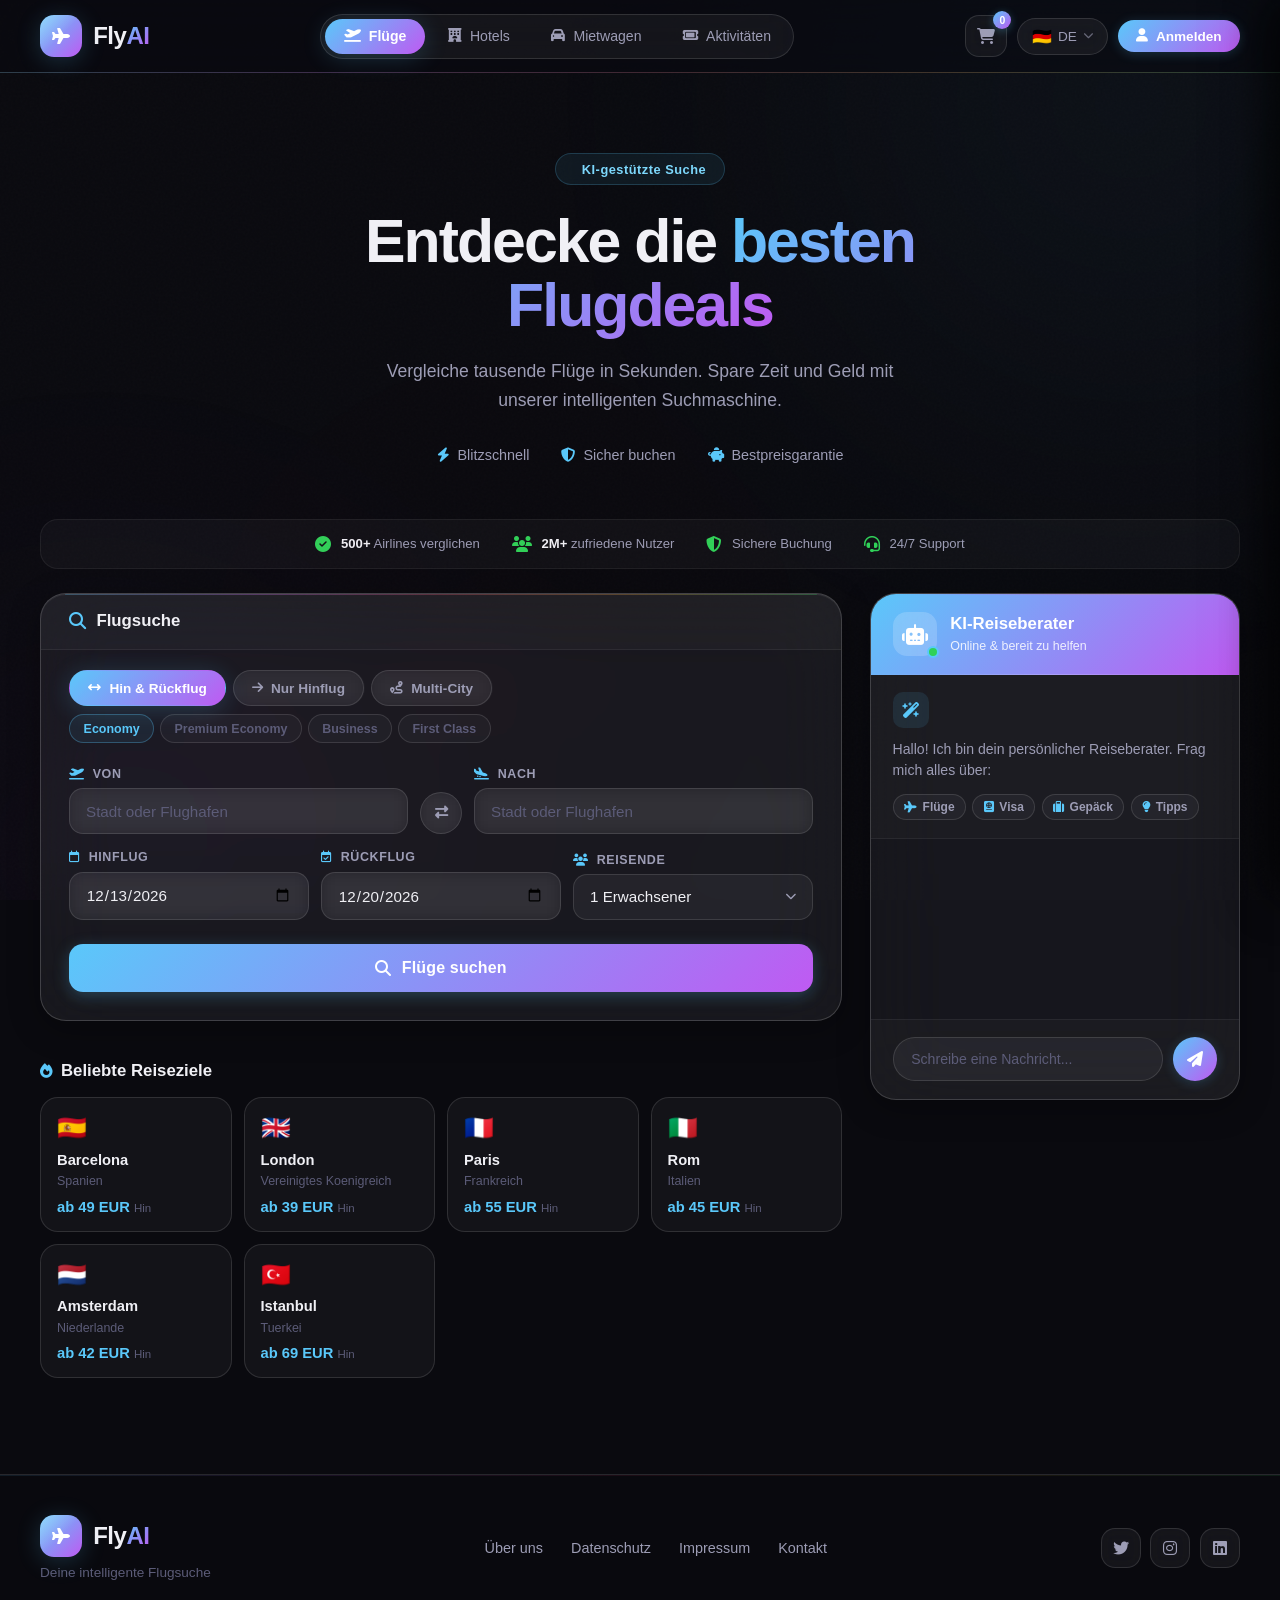
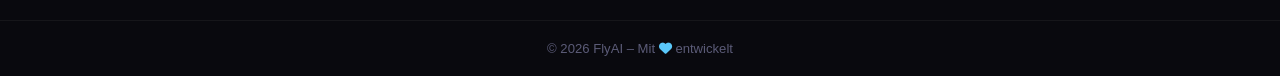
==== commit caa2cc83: "Major update: Security hardening, structured output, full frontend-API integration, UX overhaul & QA" ====
--- a/Frontend/index.html
+++ b/Frontend/index.html
@@ -3,8 +3,11 @@
 <head>
     <meta charset="UTF-8">
     <meta name="viewport" content="width=device-width, initial-scale=1.0">
+    <meta name="description" content="FlyAI - Finde die besten Flugdeals mit KI-gestützter Suche. Vergleiche tausende Flüge in Sekunden.">
+    <meta name="theme-color" content="#0a0a0f">
     <title>FlyAI - KI-gestützte Flugsuche</title>
-    <link rel="stylesheet" href="style.css?v=9">
+    <link rel="icon" type="image/svg+xml" href="data:image/svg+xml,<svg xmlns='http://www.w3.org/2000/svg' viewBox='0 0 100 100'><text y='.9em' font-size='90'>✈️</text></svg>">
+    <link rel="stylesheet" href="style.css?v=10">
     <link href="https://api.fontshare.com/v2/css?f[]=clash-display@400,500,600,700&f[]=satoshi@400,500,600,700&display=swap" rel="stylesheet">
     <link rel="stylesheet" href="https://cdnjs.cloudflare.com/ajax/libs/font-awesome/6.5.1/css/all.min.css">
 </head>
@@ -44,21 +47,21 @@
                 </a>
             </nav>
             <div class="header-actions">
-                <button class="btn-cart" onclick="toggleCart()">
+                <button class="btn-cart" onclick="toggleCart()" aria-label="Warenkorb öffnen">
                     <i class="fa-solid fa-shopping-cart"></i>
                     <span class="cart-badge" id="cart-badge">0</span>
                 </button>
-                <button class="btn-lang">
+                <button class="btn-lang" aria-label="Sprache wechseln">
                     <span class="flag">🇩🇪</span>
                     <span>DE</span>
                     <i class="fa-solid fa-chevron-down"></i>
                 </button>
-                <button class="btn-login">
+                <button class="btn-login" aria-label="Anmelden">
                     <i class="fa-solid fa-user"></i>
                     <span>Anmelden</span>
                 </button>
             </div>
-            <button class="mobile-menu-btn" onclick="toggleMobileMenu()">
+            <button class="mobile-menu-btn" onclick="toggleMobileMenu()" aria-label="Menü öffnen">
                 <i class="fa-solid fa-bars"></i>
             </button>
         </div>
@@ -74,7 +77,7 @@
                 </div>
                 <span class="logo-text">Fly<span class="logo-highlight">AI</span></span>
             </div>
-            <button class="mobile-nav-close" onclick="toggleMobileMenu()">
+            <button class="mobile-nav-close" onclick="toggleMobileMenu()" aria-label="Menü schließen">
                 <i class="fa-solid fa-times"></i>
             </button>
         </div>
@@ -134,6 +137,26 @@
         </div>
     </section>
 
+    <!-- Trust Bar (Booking.com / Expedia style) -->
+    <div class="trust-bar">
+        <div class="trust-item">
+            <i class="fa-solid fa-check-circle"></i>
+            <span><span class="trust-number">500+</span> Airlines verglichen</span>
+        </div>
+        <div class="trust-item">
+            <i class="fa-solid fa-users"></i>
+            <span><span class="trust-number">2M+</span> zufriedene Nutzer</span>
+        </div>
+        <div class="trust-item">
+            <i class="fa-solid fa-shield-halved"></i>
+            <span>Sichere Buchung</span>
+        </div>
+        <div class="trust-item">
+            <i class="fa-solid fa-headset"></i>
+            <span>24/7 Support</span>
+        </div>
+    </div>
+
     <!-- Main Content -->
     <main class="main-container">
 
@@ -159,6 +182,14 @@
                     </button>
                 </div>
 
+                <!-- Cabin Class Selector (Google Flights style) -->
+                <div class="cabin-class-selector">
+                    <button class="cabin-class-btn active" onclick="setCabinClass(this, 'economy')">Economy</button>
+                    <button class="cabin-class-btn" onclick="setCabinClass(this, 'premium')">Premium Economy</button>
+                    <button class="cabin-class-btn" onclick="setCabinClass(this, 'business')">Business</button>
+                    <button class="cabin-class-btn" onclick="setCabinClass(this, 'first')">First Class</button>
+                </div>
+
                 <div class="search-fields">
                     <div class="field-row">
                         <div class="field-group field-from">
@@ -170,7 +201,7 @@
                             <div id="from-dropdown" class="airport-dropdown"></div>
                         </div>
 
-                        <button class="swap-btn" onclick="swapAirports()" title="Flughäfen tauschen">
+                        <button class="swap-btn" onclick="swapAirports()" title="Flughäfen tauschen" aria-label="Flughäfen tauschen">
                             <i class="fa-solid fa-right-left"></i>
                         </button>
 
@@ -259,15 +290,61 @@
                 </button>
             </div>
 
-            <!-- Loading -->
-            <div id="loading" class="loading" style="display: none;">
-                <div class="loading-content">
-                    <div class="plane-animation">
-                        <i class="fa-solid fa-plane"></i>
-                    </div>
-                    <p>Suche die besten Flüge für dich...</p>
-                    <div class="loading-bar">
-                        <div class="loading-progress"></div>
+            <!-- Loading — Skeleton Loading (Booking.com style) -->
+            <div id="loading" style="display: none;">
+                <div class="search-progress">
+                    <div class="progress-steps">
+                        <div class="step active" id="step-search">
+                            <div class="step-icon"><i class="fa-solid fa-magnifying-glass"></i></div>
+                            <span>Suche</span>
+                        </div>
+                        <div class="step" id="step-compare">
+                            <div class="step-icon"><i class="fa-solid fa-scale-balanced"></i></div>
+                            <span>Vergleiche</span>
+                        </div>
+                        <div class="step" id="step-results">
+                            <div class="step-icon"><i class="fa-solid fa-check"></i></div>
+                            <span>Ergebnisse</span>
+                        </div>
+                    </div>
+                    <div class="progress-bar">
+                        <div class="progress-fill" id="progress-fill" style="width: 10%"></div>
+                    </div>
+                    <p class="progress-text" id="progress-text">Durchsuche 500+ Airlines...</p>
+                </div>
+                <div class="skeleton-container">
+                    <div class="skeleton-card">
+                        <div style="flex:1">
+                            <div class="sk-airline"><div class="sk-logo"></div><div class="sk-text sk-text-md"></div></div>
+                            <div class="sk-times">
+                                <div class="sk-time-block"><div class="sk-time"></div><div class="sk-airport"></div></div>
+                                <div class="sk-line-block"><div class="sk-duration"></div><div class="sk-line"></div><div class="sk-stops"></div></div>
+                                <div class="sk-time-block"><div class="sk-time"></div><div class="sk-airport"></div></div>
+                            </div>
+                        </div>
+                        <div class="sk-price-block"><div class="sk-price"></div><div class="sk-price-note"></div><div class="sk-btn"></div></div>
+                    </div>
+                    <div class="skeleton-card">
+                        <div style="flex:1">
+                            <div class="sk-airline"><div class="sk-logo"></div><div class="sk-text sk-text-lg"></div></div>
+                            <div class="sk-times">
+                                <div class="sk-time-block"><div class="sk-time"></div><div class="sk-airport"></div></div>
+                                <div class="sk-line-block"><div class="sk-duration"></div><div class="sk-line"></div><div class="sk-stops"></div></div>
+                                <div class="sk-time-block"><div class="sk-time"></div><div class="sk-airport"></div></div>
+                            </div>
+                        </div>
+                        <div class="sk-price-block"><div class="sk-price"></div><div class="sk-price-note"></div><div class="sk-btn"></div></div>
+                    </div>
+                    <div class="skeleton-card">
+                        <div style="flex:1">
+                            <div class="sk-airline"><div class="sk-logo"></div><div class="sk-text sk-text-sm"></div></div>
+                            <div class="sk-times">
+                                <div class="sk-time-block"><div class="sk-time"></div><div class="sk-airport"></div></div>
+                                <div class="sk-line-block"><div class="sk-duration"></div><div class="sk-line"></div><div class="sk-stops"></div></div>
+                                <div class="sk-time-block"><div class="sk-time"></div><div class="sk-airport"></div></div>
+                            </div>
+                        </div>
+                        <div class="sk-price-block"><div class="sk-price"></div><div class="sk-price-note"></div><div class="sk-btn"></div></div>
                     </div>
                 </div>
             </div>
@@ -373,8 +450,87 @@
                 </div>
             </div>
 
+            <!-- Results Summary (Google Flights style) -->
+            <div id="results-summary" class="results-summary" style="display: none;">
+                <div class="results-count">
+                    <strong id="results-count-num">0</strong> Flüge gefunden
+                </div>
+                <div class="results-price-range">
+                    <span class="price-label-sm">ab</span>
+                    <span class="from-price" id="results-min-price">--</span>
+                </div>
+            </div>
+
+            <!-- Quick Filter Chips (Skyscanner / Kayak style) -->
+            <div id="quick-filters" class="quick-filters" style="display: none;">
+                <button class="quick-filter-chip" onclick="quickFilterDirect()">
+                    <i class="fa-solid fa-arrow-right"></i>
+                    Nur Direkt
+                </button>
+                <button class="quick-filter-chip" onclick="quickFilterCheapest()">
+                    <i class="fa-solid fa-tag"></i>
+                    Guenstigster
+                    <span class="chip-price" id="cheapest-chip-price"></span>
+                </button>
+                <button class="quick-filter-chip" onclick="quickFilterFastest()">
+                    <i class="fa-solid fa-bolt"></i>
+                    Schnellster
+                </button>
+                <button class="quick-filter-chip" onclick="quickFilterMorning()">
+                    <i class="fa-solid fa-sun"></i>
+                    Morgenflug
+                </button>
+                <button class="quick-filter-chip" onclick="quickFilterEvening()">
+                    <i class="fa-solid fa-moon"></i>
+                    Abendflug
+                </button>
+            </div>
+
             <!-- Results -->
             <div id="results" class="results"></div>
+
+            <!-- Popular Destinations (shown before first search) -->
+            <div id="popular-destinations" class="popular-destinations">
+                <h3><i class="fa-solid fa-fire"></i> Beliebte Reiseziele</h3>
+                <div class="destinations-grid">
+                    <div class="destination-card" onclick="setDestination('Barcelona', 'BCN')">
+                        <span class="destination-emoji">&#127466;&#127480;</span>
+                        <span class="destination-city">Barcelona</span>
+                        <span class="destination-country">Spanien</span>
+                        <span class="destination-price">ab 49 EUR <span>Hin</span></span>
+                    </div>
+                    <div class="destination-card" onclick="setDestination('London', 'LHR')">
+                        <span class="destination-emoji">&#127468;&#127463;</span>
+                        <span class="destination-city">London</span>
+                        <span class="destination-country">Vereinigtes Koenigreich</span>
+                        <span class="destination-price">ab 39 EUR <span>Hin</span></span>
+                    </div>
+                    <div class="destination-card" onclick="setDestination('Paris', 'CDG')">
+                        <span class="destination-emoji">&#127467;&#127479;</span>
+                        <span class="destination-city">Paris</span>
+                        <span class="destination-country">Frankreich</span>
+                        <span class="destination-price">ab 55 EUR <span>Hin</span></span>
+                    </div>
+                    <div class="destination-card" onclick="setDestination('Rom', 'FCO')">
+                        <span class="destination-emoji">&#127470;&#127481;</span>
+                        <span class="destination-city">Rom</span>
+                        <span class="destination-country">Italien</span>
+                        <span class="destination-price">ab 45 EUR <span>Hin</span></span>
+                    </div>
+                    <div class="destination-card" onclick="setDestination('Amsterdam', 'AMS')">
+                        <span class="destination-emoji">&#127475;&#127473;</span>
+                        <span class="destination-city">Amsterdam</span>
+                        <span class="destination-country">Niederlande</span>
+                        <span class="destination-price">ab 42 EUR <span>Hin</span></span>
+                    </div>
+                    <div class="destination-card" onclick="setDestination('Istanbul', 'IST')">
+                        <span class="destination-emoji">&#127481;&#127479;</span>
+                        <span class="destination-city">Istanbul</span>
+                        <span class="destination-country">Tuerkei</span>
+                        <span class="destination-price">ab 69 EUR <span>Hin</span></span>
+                    </div>
+                </div>
+            </div>
         </div>
 
         <!-- Right: AI Chat Sidebar -->
@@ -404,7 +560,7 @@
             <div id="chat-messages" class="chat-messages"></div>
             <div class="chat-input-container">
                 <input type="text" id="chat-input" placeholder="Schreibe eine Nachricht..." onkeypress="handleChatEnter(event)">
-                <button onclick="sendChat()" class="chat-send-btn">
+                <button onclick="sendChat()" class="chat-send-btn" aria-label="Nachricht senden">
                     <i class="fa-solid fa-paper-plane"></i>
                 </button>
             </div>
@@ -431,9 +587,9 @@
                 <a href="#">Kontakt</a>
             </div>
             <div class="footer-social">
-                <a href="#" class="social-link"><i class="fa-brands fa-twitter"></i></a>
-                <a href="#" class="social-link"><i class="fa-brands fa-instagram"></i></a>
-                <a href="#" class="social-link"><i class="fa-brands fa-linkedin"></i></a>
+                <a href="#" class="social-link" aria-label="Twitter"><i class="fa-brands fa-twitter"></i></a>
+                <a href="#" class="social-link" aria-label="Instagram"><i class="fa-brands fa-instagram"></i></a>
+                <a href="#" class="social-link" aria-label="LinkedIn"><i class="fa-brands fa-linkedin"></i></a>
             </div>
         </div>
         <div class="footer-bottom">
@@ -445,7 +601,7 @@
     <div id="cart-sidebar" class="cart-sidebar">
         <div class="cart-sidebar-header">
             <h3><i class="fa-solid fa-shopping-cart"></i> Dein Warenkorb</h3>
-            <button class="cart-close-btn" onclick="toggleCart()"><i class="fa-solid fa-times"></i></button>
+            <button class="cart-close-btn" onclick="toggleCart()" aria-label="Warenkorb schließen"><i class="fa-solid fa-times"></i></button>
         </div>
         <div id="cart-items" class="cart-items">
             <div class="cart-empty">
@@ -466,6 +622,6 @@
     </div>
     <div id="cart-overlay" class="cart-overlay" onclick="toggleCart()"></div>
 
-    <script src="app.js?v=19"></script>
+    <script src="app.js?v=20"></script>
 </body>
 </html>
--- a/Frontend/style.css
+++ b/Frontend/style.css
@@ -1393,9 +1393,14 @@
     .trip-toggle { flex-direction: column; }
     .trip-option { justify-content: center; }
     .filters { flex-direction: column; align-items: stretch; }
-    .filter-buttons { justify-content: center; }
+    .filter-buttons { justify-content: center; flex-wrap: wrap; }
     .chat-intro { padding: 0.85rem 1rem; }
     .intro-tags { justify-content: center; }
+    .search-btn { width: calc(100% - 2rem); margin: 0 1rem 1rem; }
+    .search-fields { padding: 1rem; }
+    .search-box-header { padding: 0.85rem 1rem; }
+    .trip-toggle { padding: 1rem 1rem 0; }
+    .chat-input-container { padding: 0.85rem 1rem; }
 }
 
 /* ========== SCROLLBAR ========== */
@@ -1410,6 +1415,25 @@
 ::selection {
     background: rgba(90, 200, 250, 0.25);
     color: var(--text-white);
+}
+
+/* ========== FOCUS VISIBLE — ACCESSIBILITY ========== */
+:focus-visible {
+    outline: 2px solid var(--accent);
+    outline-offset: 2px;
+}
+
+button:focus-visible,
+a:focus-visible,
+input:focus-visible,
+select:focus-visible {
+    outline: 2px solid var(--accent);
+    outline-offset: 2px;
+}
+
+/* Skip focus outline for mouse users */
+:focus:not(:focus-visible) {
+    outline: none;
 }
 
 /* ========== TOAST NOTIFICATIONS ========== */
@@ -3472,4 +3496,1000 @@
         border-left: none;
         border-top: 1px solid var(--glass-border);
     }
-}
+    .hotel-image img { loading: lazy; }
+}
+
+@media (max-width: 480px) {
+    .hotel-image { height: 160px; }
+    .hotel-info { padding: 0.75rem 1rem; }
+    .hotel-name { font-size: 0.95rem; }
+}
+
+/* ================================================================
+   UX IMPROVEMENTS — Inspired by Google Flights, Skyscanner,
+   Booking.com, Kayak, Momondo, Expedia, Hopper, Kiwi.com
+   ================================================================ */
+
+/* ========== SKELETON LOADING (Booking.com style) ========== */
+.skeleton-container {
+    display: flex;
+    flex-direction: column;
+    gap: 0.85rem;
+    margin-top: 1rem;
+}
+
+.skeleton-card {
+    background: rgba(255, 255, 255, 0.05);
+    border-radius: var(--r-lg);
+    padding: 1.35rem 1.5rem;
+    display: flex;
+    justify-content: space-between;
+    align-items: center;
+    border: 1px solid var(--glass-border);
+    backdrop-filter: blur(30px);
+    -webkit-backdrop-filter: blur(30px);
+    animation: skeletonPulse 1.8s ease-in-out infinite;
+}
+
+.skeleton-card .sk-airline {
+    display: flex;
+    align-items: center;
+    gap: 0.7rem;
+    margin-bottom: 0.85rem;
+}
+
+.skeleton-card .sk-logo {
+    width: 40px;
+    height: 40px;
+    background: rgba(255, 255, 255, 0.08);
+    border-radius: var(--r-sm);
+}
+
+.skeleton-card .sk-text {
+    height: 14px;
+    background: rgba(255, 255, 255, 0.08);
+    border-radius: 4px;
+}
+
+.skeleton-card .sk-text-sm {
+    width: 60px;
+}
+
+.skeleton-card .sk-text-md {
+    width: 100px;
+}
+
+.skeleton-card .sk-text-lg {
+    width: 140px;
+}
+
+.skeleton-card .sk-times {
+    display: flex;
+    align-items: center;
+    gap: 1.25rem;
+}
+
+.skeleton-card .sk-time-block {
+    display: flex;
+    flex-direction: column;
+    gap: 6px;
+    align-items: center;
+}
+
+.skeleton-card .sk-time {
+    width: 50px;
+    height: 22px;
+    background: rgba(255, 255, 255, 0.08);
+    border-radius: 4px;
+}
+
+.skeleton-card .sk-airport {
+    width: 30px;
+    height: 12px;
+    background: rgba(255, 255, 255, 0.06);
+    border-radius: 3px;
+}
+
+.skeleton-card .sk-line-block {
+    flex: 1;
+    display: flex;
+    flex-direction: column;
+    align-items: center;
+    gap: 6px;
+    min-width: 80px;
+}
+
+.skeleton-card .sk-duration {
+    width: 50px;
+    height: 10px;
+    background: rgba(255, 255, 255, 0.06);
+    border-radius: 3px;
+}
+
+.skeleton-card .sk-line {
+    width: 100%;
+    height: 2px;
+    background: rgba(255, 255, 255, 0.06);
+    border-radius: 2px;
+}
+
+.skeleton-card .sk-stops {
+    width: 40px;
+    height: 10px;
+    background: rgba(255, 255, 255, 0.06);
+    border-radius: 3px;
+}
+
+.skeleton-card .sk-price-block {
+    display: flex;
+    flex-direction: column;
+    align-items: flex-end;
+    gap: 8px;
+}
+
+.skeleton-card .sk-price {
+    width: 80px;
+    height: 28px;
+    background: rgba(90, 200, 250, 0.08);
+    border-radius: 6px;
+}
+
+.skeleton-card .sk-price-note {
+    width: 60px;
+    height: 10px;
+    background: rgba(255, 255, 255, 0.05);
+    border-radius: 3px;
+}
+
+.skeleton-card .sk-btn {
+    width: 90px;
+    height: 36px;
+    background: rgba(90, 200, 250, 0.1);
+    border-radius: var(--r-md);
+}
+
+@keyframes skeletonPulse {
+    0%, 100% { opacity: 1; }
+    50% { opacity: 0.5; }
+}
+
+/* Skeleton for hotel cards */
+.skeleton-hotel {
+    background: rgba(255, 255, 255, 0.05);
+    border-radius: var(--r-lg);
+    overflow: hidden;
+    display: flex;
+    margin-bottom: 0.85rem;
+    border: 1px solid var(--glass-border);
+    animation: skeletonPulse 1.8s ease-in-out infinite;
+}
+
+.skeleton-hotel .sk-image {
+    width: 220px;
+    height: 180px;
+    background: rgba(255, 255, 255, 0.06);
+    flex-shrink: 0;
+}
+
+.skeleton-hotel .sk-content {
+    flex: 1;
+    padding: 1rem 1.25rem;
+    display: flex;
+    flex-direction: column;
+    gap: 0.5rem;
+}
+
+.skeleton-hotel .sk-title {
+    width: 70%;
+    height: 18px;
+    background: rgba(255, 255, 255, 0.08);
+    border-radius: 4px;
+}
+
+.skeleton-hotel .sk-subtitle {
+    width: 50%;
+    height: 12px;
+    background: rgba(255, 255, 255, 0.06);
+    border-radius: 3px;
+}
+
+.skeleton-hotel .sk-rating {
+    width: 40%;
+    height: 14px;
+    background: rgba(255, 255, 255, 0.06);
+    border-radius: 3px;
+}
+
+.skeleton-hotel .sk-amenities {
+    display: flex;
+    gap: 6px;
+    margin-top: auto;
+}
+
+.skeleton-hotel .sk-amenity {
+    width: 60px;
+    height: 10px;
+    background: rgba(255, 255, 255, 0.05);
+    border-radius: 3px;
+}
+
+.skeleton-hotel .sk-price-section {
+    width: 170px;
+    padding: 1rem;
+    display: flex;
+    flex-direction: column;
+    align-items: flex-end;
+    justify-content: center;
+    gap: 8px;
+    border-left: 1px solid var(--glass-border);
+}
+
+.skeleton-hotel .sk-h-price {
+    width: 70px;
+    height: 22px;
+    background: rgba(90, 200, 250, 0.08);
+    border-radius: 5px;
+}
+
+.skeleton-hotel .sk-h-note {
+    width: 50px;
+    height: 10px;
+    background: rgba(255, 255, 255, 0.05);
+    border-radius: 3px;
+}
+
+/* ========== ENHANCED FLIGHT CARDS (Google Flights / Skyscanner style) ========== */
+
+/* Flight card badge system */
+.flight-badge {
+    display: inline-flex;
+    align-items: center;
+    gap: 4px;
+    padding: 3px 10px;
+    border-radius: var(--r-full);
+    font-size: 0.7rem;
+    font-weight: 700;
+    text-transform: uppercase;
+    letter-spacing: 0.04em;
+}
+
+.flight-badge.cheapest {
+    background: rgba(48, 209, 88, 0.12);
+    color: var(--success);
+    border: 1px solid rgba(48, 209, 88, 0.25);
+}
+
+.flight-badge.fastest {
+    background: rgba(90, 200, 250, 0.12);
+    color: var(--accent);
+    border: 1px solid rgba(90, 200, 250, 0.25);
+}
+
+.flight-badge.best {
+    background: rgba(191, 90, 242, 0.12);
+    color: var(--accent-purple-light);
+    border: 1px solid rgba(191, 90, 242, 0.25);
+}
+
+.flight-badge.direct-badge {
+    background: rgba(48, 209, 88, 0.12);
+    color: var(--success);
+    border: 1px solid rgba(48, 209, 88, 0.25);
+}
+
+/* Flight card header badges row */
+.flight-badges {
+    display: flex;
+    gap: 6px;
+    margin-bottom: 0.6rem;
+    flex-wrap: wrap;
+}
+
+/* Enhanced airline display */
+.airline-badge {
+    display: inline-flex;
+    align-items: center;
+    gap: 0.5rem;
+    padding: 0.35rem 0.75rem;
+    background: rgba(255, 255, 255, 0.06);
+    border: 1px solid var(--glass-border);
+    border-radius: var(--r-full);
+    font-size: 0.78rem;
+    font-weight: 600;
+    color: var(--text-dim);
+}
+
+.airline-badge .airline-code {
+    width: auto;
+    height: auto;
+    padding: 2px 6px;
+    font-size: 0.7rem;
+    font-weight: 800;
+    background: var(--gradient-accent);
+    color: #fff;
+    border-radius: 4px;
+    letter-spacing: 0.04em;
+}
+
+.airline-badge .airline-text {
+    color: var(--text-white);
+    font-weight: 600;
+}
+
+/* Improved price display (all top travel sites) */
+.flight-price .price {
+    font-size: 2rem;
+    line-height: 1;
+    margin-bottom: 2px;
+}
+
+.flight-price .price-was {
+    font-size: 0.82rem;
+    color: var(--text-muted);
+    text-decoration: line-through;
+    margin-bottom: 2px;
+}
+
+.flight-price .price-savings {
+    display: inline-flex;
+    align-items: center;
+    gap: 3px;
+    font-size: 0.72rem;
+    font-weight: 700;
+    color: var(--success);
+    padding: 2px 8px;
+    background: rgba(48, 209, 88, 0.1);
+    border-radius: var(--r-full);
+    margin-bottom: 4px;
+}
+
+/* Enhanced flight card hover with left border accent */
+.flight-card {
+    border-left: 3px solid transparent;
+    transition: all 0.35s var(--ease), border-left-color 0.35s var(--ease);
+}
+
+.flight-card:hover {
+    border-left-color: var(--accent);
+}
+
+.flight-card.cheapest-card {
+    border-left-color: var(--success);
+}
+
+.flight-card.fastest-card {
+    border-left-color: var(--accent);
+}
+
+/* Flight card expanded details (Skyscanner-style) */
+.flight-details-row {
+    display: flex;
+    align-items: center;
+    gap: 1rem;
+    margin-top: 0.75rem;
+    padding-top: 0.75rem;
+    border-top: 1px solid rgba(255, 255, 255, 0.05);
+    flex-wrap: wrap;
+}
+
+.flight-detail-chip {
+    display: inline-flex;
+    align-items: center;
+    gap: 5px;
+    font-size: 0.75rem;
+    color: var(--text-dim);
+    padding: 4px 10px;
+    background: rgba(255, 255, 255, 0.03);
+    border-radius: var(--r-full);
+    border: 1px solid rgba(255, 255, 255, 0.05);
+}
+
+.flight-detail-chip i {
+    font-size: 0.7rem;
+    color: var(--accent);
+}
+
+.flight-detail-chip.luggage-included {
+    color: var(--success);
+    border-color: rgba(48, 209, 88, 0.15);
+    background: rgba(48, 209, 88, 0.05);
+}
+
+.flight-detail-chip.luggage-included i {
+    color: var(--success);
+}
+
+/* ========== RESULT SUMMARY BAR (Google Flights style) ========== */
+.results-summary {
+    display: flex;
+    align-items: center;
+    justify-content: space-between;
+    padding: 0.85rem 1.25rem;
+    margin-bottom: 0.5rem;
+    background: rgba(255, 255, 255, 0.03);
+    border-radius: var(--r-lg);
+    border: 1px solid rgba(255, 255, 255, 0.06);
+}
+
+.results-count {
+    font-size: 0.9rem;
+    font-weight: 600;
+    color: var(--text-dim);
+}
+
+.results-count strong {
+    color: var(--text-white);
+    font-weight: 700;
+}
+
+.results-price-range {
+    display: flex;
+    align-items: center;
+    gap: 8px;
+    font-size: 0.85rem;
+}
+
+.results-price-range .from-price {
+    font-weight: 700;
+    color: var(--success);
+    font-family: 'Clash Display', 'Outfit', sans-serif;
+    font-size: 1rem;
+}
+
+.results-price-range .price-label-sm {
+    color: var(--text-muted);
+    font-size: 0.78rem;
+}
+
+/* ========== QUICK FILTER CHIPS (Skyscanner / Kayak style) ========== */
+.quick-filters {
+    display: flex;
+    gap: 0.5rem;
+    padding: 0.75rem 0;
+    overflow-x: auto;
+    scrollbar-width: none;
+    -ms-overflow-style: none;
+    flex-wrap: wrap;
+}
+
+.quick-filters::-webkit-scrollbar { display: none; }
+
+.quick-filter-chip {
+    display: inline-flex;
+    align-items: center;
+    gap: 6px;
+    padding: 0.5rem 1rem;
+    background: rgba(255, 255, 255, 0.04);
+    border: 1px solid var(--glass-border);
+    border-radius: var(--r-full);
+    font-size: 0.82rem;
+    font-weight: 600;
+    color: var(--text-dim);
+    cursor: pointer;
+    transition: all 0.3s var(--ease);
+    white-space: nowrap;
+    font-family: inherit;
+}
+
+.quick-filter-chip:hover {
+    background: rgba(90, 200, 250, 0.08);
+    border-color: rgba(90, 200, 250, 0.2);
+    color: var(--accent);
+}
+
+.quick-filter-chip.active {
+    background: rgba(90, 200, 250, 0.12);
+    border-color: rgba(90, 200, 250, 0.3);
+    color: var(--accent);
+}
+
+.quick-filter-chip i {
+    font-size: 0.78rem;
+}
+
+.quick-filter-chip .chip-price {
+    font-weight: 700;
+    color: var(--accent);
+    margin-left: 2px;
+}
+
+/* ========== TRUST INDICATORS (Booking.com / Expedia style) ========== */
+.trust-bar {
+    display: flex;
+    justify-content: center;
+    gap: 2rem;
+    padding: 1rem 2rem;
+    margin: 0 2.5rem 1.5rem;
+    background: rgba(255, 255, 255, 0.03);
+    border-radius: var(--r-lg);
+    border: 1px solid rgba(255, 255, 255, 0.06);
+    flex-wrap: wrap;
+}
+
+.trust-item {
+    display: flex;
+    align-items: center;
+    gap: 0.6rem;
+    font-size: 0.82rem;
+    color: var(--text-dim);
+    font-weight: 500;
+}
+
+.trust-item i {
+    font-size: 1rem;
+    color: var(--success);
+}
+
+.trust-item .trust-number {
+    font-weight: 700;
+    color: var(--text-white);
+}
+
+/* ========== SEARCH FORM IMPROVEMENTS (Google Flights style) ========== */
+
+/* Class toggle indicator */
+.cabin-class-selector {
+    display: flex;
+    gap: 0.35rem;
+    padding: 0.5rem 1.75rem 0;
+}
+
+.cabin-class-btn {
+    padding: 0.4rem 0.85rem;
+    border: 1px solid var(--glass-border);
+    background: rgba(255, 255, 255, 0.03);
+    border-radius: var(--r-full);
+    font-size: 0.78rem;
+    font-weight: 600;
+    color: var(--text-muted);
+    cursor: pointer;
+    transition: all 0.3s var(--ease);
+    font-family: inherit;
+}
+
+.cabin-class-btn:hover {
+    color: var(--text-dim);
+    background: rgba(255, 255, 255, 0.06);
+}
+
+.cabin-class-btn.active {
+    color: var(--accent);
+    border-color: rgba(90, 200, 250, 0.3);
+    background: rgba(90, 200, 250, 0.08);
+}
+
+/* Improved search button with price hint */
+.search-btn-wrapper {
+    display: flex;
+    align-items: center;
+    gap: 1rem;
+    padding: 0 1.75rem 1.75rem;
+}
+
+.search-btn-hint {
+    display: flex;
+    align-items: center;
+    gap: 6px;
+    font-size: 0.78rem;
+    color: var(--text-muted);
+}
+
+.search-btn-hint i {
+    color: var(--success);
+    font-size: 0.75rem;
+}
+
+/* ========== POPULAR DESTINATIONS (Airbnb / Google Flights style) ========== */
+.popular-destinations {
+    margin-top: 1.5rem;
+}
+
+.popular-destinations h3 {
+    font-family: 'Clash Display', 'Outfit', sans-serif;
+    font-size: 1.05rem;
+    font-weight: 700;
+    color: var(--text-white);
+    margin-bottom: 1rem;
+    display: flex;
+    align-items: center;
+    gap: 0.5rem;
+}
+
+.popular-destinations h3 i {
+    color: var(--accent);
+    font-size: 0.9rem;
+}
+
+.destinations-grid {
+    display: grid;
+    grid-template-columns: repeat(auto-fill, minmax(180px, 1fr));
+    gap: 0.75rem;
+}
+
+.destination-card {
+    background: rgba(255, 255, 255, 0.04);
+    border: 1px solid var(--glass-border);
+    border-radius: var(--r-lg);
+    padding: 1rem;
+    cursor: pointer;
+    transition: all 0.35s var(--ease);
+    display: flex;
+    flex-direction: column;
+    gap: 0.4rem;
+    position: relative;
+    overflow: hidden;
+}
+
+.destination-card::before {
+    content: '';
+    position: absolute;
+    top: 0;
+    left: 10px;
+    right: 10px;
+    height: 1px;
+    background: var(--gradient-prismatic);
+    opacity: 0;
+    transition: opacity 0.3s var(--ease);
+}
+
+.destination-card:hover {
+    transform: translateY(-3px);
+    background: rgba(255, 255, 255, 0.06);
+    border-color: rgba(90, 200, 250, 0.2);
+    box-shadow: 0 8px 24px rgba(0, 0, 0, 0.3);
+}
+
+.destination-card:hover::before {
+    opacity: 0.4;
+}
+
+.destination-emoji {
+    font-size: 1.5rem;
+    margin-bottom: 0.2rem;
+}
+
+.destination-city {
+    font-weight: 700;
+    color: var(--text-white);
+    font-size: 0.92rem;
+}
+
+.destination-country {
+    font-size: 0.78rem;
+    color: var(--text-muted);
+}
+
+.destination-price {
+    font-family: 'Clash Display', 'Outfit', sans-serif;
+    font-weight: 700;
+    color: var(--accent);
+    font-size: 0.92rem;
+    margin-top: 0.25rem;
+}
+
+.destination-price span {
+    font-family: 'Satoshi', sans-serif;
+    font-size: 0.72rem;
+    font-weight: 500;
+    color: var(--text-muted);
+}
+
+/* ========== ENHANCED HOTEL CARDS — Trust Indicators (Booking.com style) ========== */
+.hotel-trust-badges {
+    display: flex;
+    gap: 6px;
+    flex-wrap: wrap;
+    margin-top: 0.25rem;
+}
+
+.hotel-trust-badge {
+    display: inline-flex;
+    align-items: center;
+    gap: 4px;
+    padding: 2px 8px;
+    border-radius: var(--r-full);
+    font-size: 0.68rem;
+    font-weight: 600;
+}
+
+.hotel-trust-badge.free-cancel {
+    background: rgba(48, 209, 88, 0.1);
+    color: var(--success);
+    border: 1px solid rgba(48, 209, 88, 0.2);
+}
+
+.hotel-trust-badge.breakfast {
+    background: rgba(255, 159, 10, 0.1);
+    color: var(--accent-warm);
+    border: 1px solid rgba(255, 159, 10, 0.2);
+}
+
+.hotel-trust-badge.top-rated {
+    background: rgba(191, 90, 242, 0.1);
+    color: var(--accent-purple-light);
+    border: 1px solid rgba(191, 90, 242, 0.2);
+}
+
+.hotel-trust-badge.limited {
+    background: rgba(255, 55, 95, 0.1);
+    color: var(--accent-pink);
+    border: 1px solid rgba(255, 55, 95, 0.2);
+}
+
+/* Hotel rating text descriptions (Booking.com style) */
+.rating-label {
+    font-size: 0.78rem;
+    font-weight: 600;
+}
+
+.rating-label.excellent { color: var(--success); }
+.rating-label.very-good { color: var(--accent); }
+.rating-label.good { color: var(--accent-warm); }
+
+/* ========== MICRO-INTERACTIONS ========== */
+
+/* Card entrance animation */
+.flight-card, .hotel-card {
+    animation: cardSlideIn 0.4s var(--ease) backwards;
+}
+
+.flight-card:nth-child(1), .hotel-card:nth-child(1) { animation-delay: 0.05s; }
+.flight-card:nth-child(2), .hotel-card:nth-child(2) { animation-delay: 0.1s; }
+.flight-card:nth-child(3), .hotel-card:nth-child(3) { animation-delay: 0.15s; }
+.flight-card:nth-child(4), .hotel-card:nth-child(4) { animation-delay: 0.2s; }
+.flight-card:nth-child(5), .hotel-card:nth-child(5) { animation-delay: 0.25s; }
+.flight-card:nth-child(6), .hotel-card:nth-child(6) { animation-delay: 0.3s; }
+.flight-card:nth-child(7), .hotel-card:nth-child(7) { animation-delay: 0.35s; }
+.flight-card:nth-child(8), .hotel-card:nth-child(8) { animation-delay: 0.4s; }
+
+@keyframes cardSlideIn {
+    from {
+        opacity: 0;
+        transform: translateY(16px);
+    }
+    to {
+        opacity: 1;
+        transform: translateY(0);
+    }
+}
+
+/* Smooth button press effect */
+.select-btn:active,
+.search-btn:active,
+.filter-btn:active {
+    transform: scale(0.97);
+}
+
+/* Pulse animation for urgency badges */
+.urgency-pulse {
+    animation: urgencyPulse 2s ease-in-out infinite;
+}
+
+@keyframes urgencyPulse {
+    0%, 100% { opacity: 1; }
+    50% { opacity: 0.7; }
+}
+
+/* Swap button enhanced animation */
+.swap-btn {
+    transition: all 0.4s var(--spring);
+}
+
+.swap-btn:active {
+    transform: rotate(180deg) scale(0.9);
+}
+
+/* Filter slide animation */
+.filters {
+    animation: filterSlideIn 0.35s var(--ease);
+}
+
+@keyframes filterSlideIn {
+    from {
+        opacity: 0;
+        transform: translateY(-10px);
+    }
+    to {
+        opacity: 1;
+        transform: translateY(0);
+    }
+}
+
+/* ========== SEARCH PROGRESS BAR (Hopper / Kiwi style) ========== */
+.search-progress {
+    display: flex;
+    flex-direction: column;
+    gap: 1rem;
+    padding: 2rem;
+    margin-top: 1.5rem;
+    background: rgba(255, 255, 255, 0.05);
+    border-radius: var(--r-xl);
+    backdrop-filter: blur(40px);
+    -webkit-backdrop-filter: blur(40px);
+    border: 1px solid var(--glass-border);
+    text-align: center;
+}
+
+.search-progress .progress-steps {
+    display: flex;
+    justify-content: center;
+    gap: 2rem;
+    margin-bottom: 0.5rem;
+}
+
+.search-progress .step {
+    display: flex;
+    flex-direction: column;
+    align-items: center;
+    gap: 0.5rem;
+    font-size: 0.82rem;
+    color: var(--text-muted);
+    transition: color 0.3s var(--ease);
+}
+
+.search-progress .step.active {
+    color: var(--accent);
+}
+
+.search-progress .step.done {
+    color: var(--success);
+}
+
+.search-progress .step-icon {
+    width: 36px;
+    height: 36px;
+    border-radius: 50%;
+    background: rgba(255, 255, 255, 0.05);
+    border: 2px solid var(--glass-border);
+    display: flex;
+    align-items: center;
+    justify-content: center;
+    font-size: 0.9rem;
+    transition: all 0.3s var(--ease);
+}
+
+.search-progress .step.active .step-icon {
+    background: rgba(90, 200, 250, 0.1);
+    border-color: var(--accent);
+    color: var(--accent);
+    animation: stepPulse 1.5s ease-in-out infinite;
+}
+
+.search-progress .step.done .step-icon {
+    background: rgba(48, 209, 88, 0.1);
+    border-color: var(--success);
+    color: var(--success);
+}
+
+@keyframes stepPulse {
+    0%, 100% { box-shadow: 0 0 0 0 rgba(90, 200, 250, 0.3); }
+    50% { box-shadow: 0 0 0 8px rgba(90, 200, 250, 0); }
+}
+
+.search-progress .progress-bar {
+    width: 100%;
+    height: 4px;
+    background: rgba(255, 255, 255, 0.06);
+    border-radius: var(--r-full);
+    overflow: hidden;
+}
+
+.search-progress .progress-fill {
+    height: 100%;
+    background: var(--gradient-accent);
+    border-radius: var(--r-full);
+    transition: width 0.5s var(--ease);
+    animation: progressShimmer 2s linear infinite;
+    background-size: 200% 100%;
+}
+
+@keyframes progressShimmer {
+    0% { background-position: 200% 0; }
+    100% { background-position: -200% 0; }
+}
+
+.search-progress .progress-text {
+    font-size: 0.88rem;
+    color: var(--text-dim);
+    font-weight: 500;
+}
+
+/* ========== ENHANCED HOTEL SEARCH — Rating Stars ========== */
+.star-rating {
+    display: inline-flex;
+    gap: 2px;
+}
+
+.star-rating i {
+    font-size: 0.75rem;
+}
+
+.star-rating i.filled {
+    color: var(--accent-warm);
+}
+
+.star-rating i.empty {
+    color: var(--text-muted);
+    opacity: 0.3;
+}
+
+/* ========== RESPONSIVE ADDITIONS ========== */
+@media (max-width: 900px) {
+    .trust-bar {
+        margin: 0 1.25rem 1rem;
+        gap: 1rem;
+        padding: 0.85rem 1rem;
+    }
+
+    .trust-item {
+        font-size: 0.75rem;
+    }
+
+    .popular-destinations {
+        margin-top: 1rem;
+    }
+
+    .destinations-grid {
+        grid-template-columns: repeat(2, 1fr);
+    }
+
+    .results-summary {
+        flex-direction: column;
+        gap: 0.5rem;
+        text-align: center;
+    }
+
+    .skeleton-card {
+        flex-direction: column;
+        gap: 1rem;
+    }
+
+    .skeleton-card .sk-price-block {
+        align-items: center;
+    }
+}
+
+@media (max-width: 600px) {
+    .trust-bar {
+        flex-direction: column;
+        gap: 0.5rem;
+        align-items: center;
+    }
+
+    .destinations-grid {
+        grid-template-columns: repeat(2, 1fr);
+        gap: 0.5rem;
+    }
+
+    .destination-card {
+        padding: 0.75rem;
+    }
+
+    .quick-filters {
+        flex-wrap: nowrap;
+        overflow-x: auto;
+    }
+
+    .cabin-class-selector {
+        padding: 0.5rem 1rem 0;
+        flex-wrap: wrap;
+    }
+
+    .skeleton-hotel {
+        flex-direction: column;
+    }
+
+    .skeleton-hotel .sk-image {
+        width: 100%;
+        height: 140px;
+    }
+
+    .skeleton-hotel .sk-price-section {
+        width: 100%;
+        border-left: none;
+        border-top: 1px solid var(--glass-border);
+        flex-direction: row;
+        justify-content: space-between;
+        align-items: center;
+    }
+}
